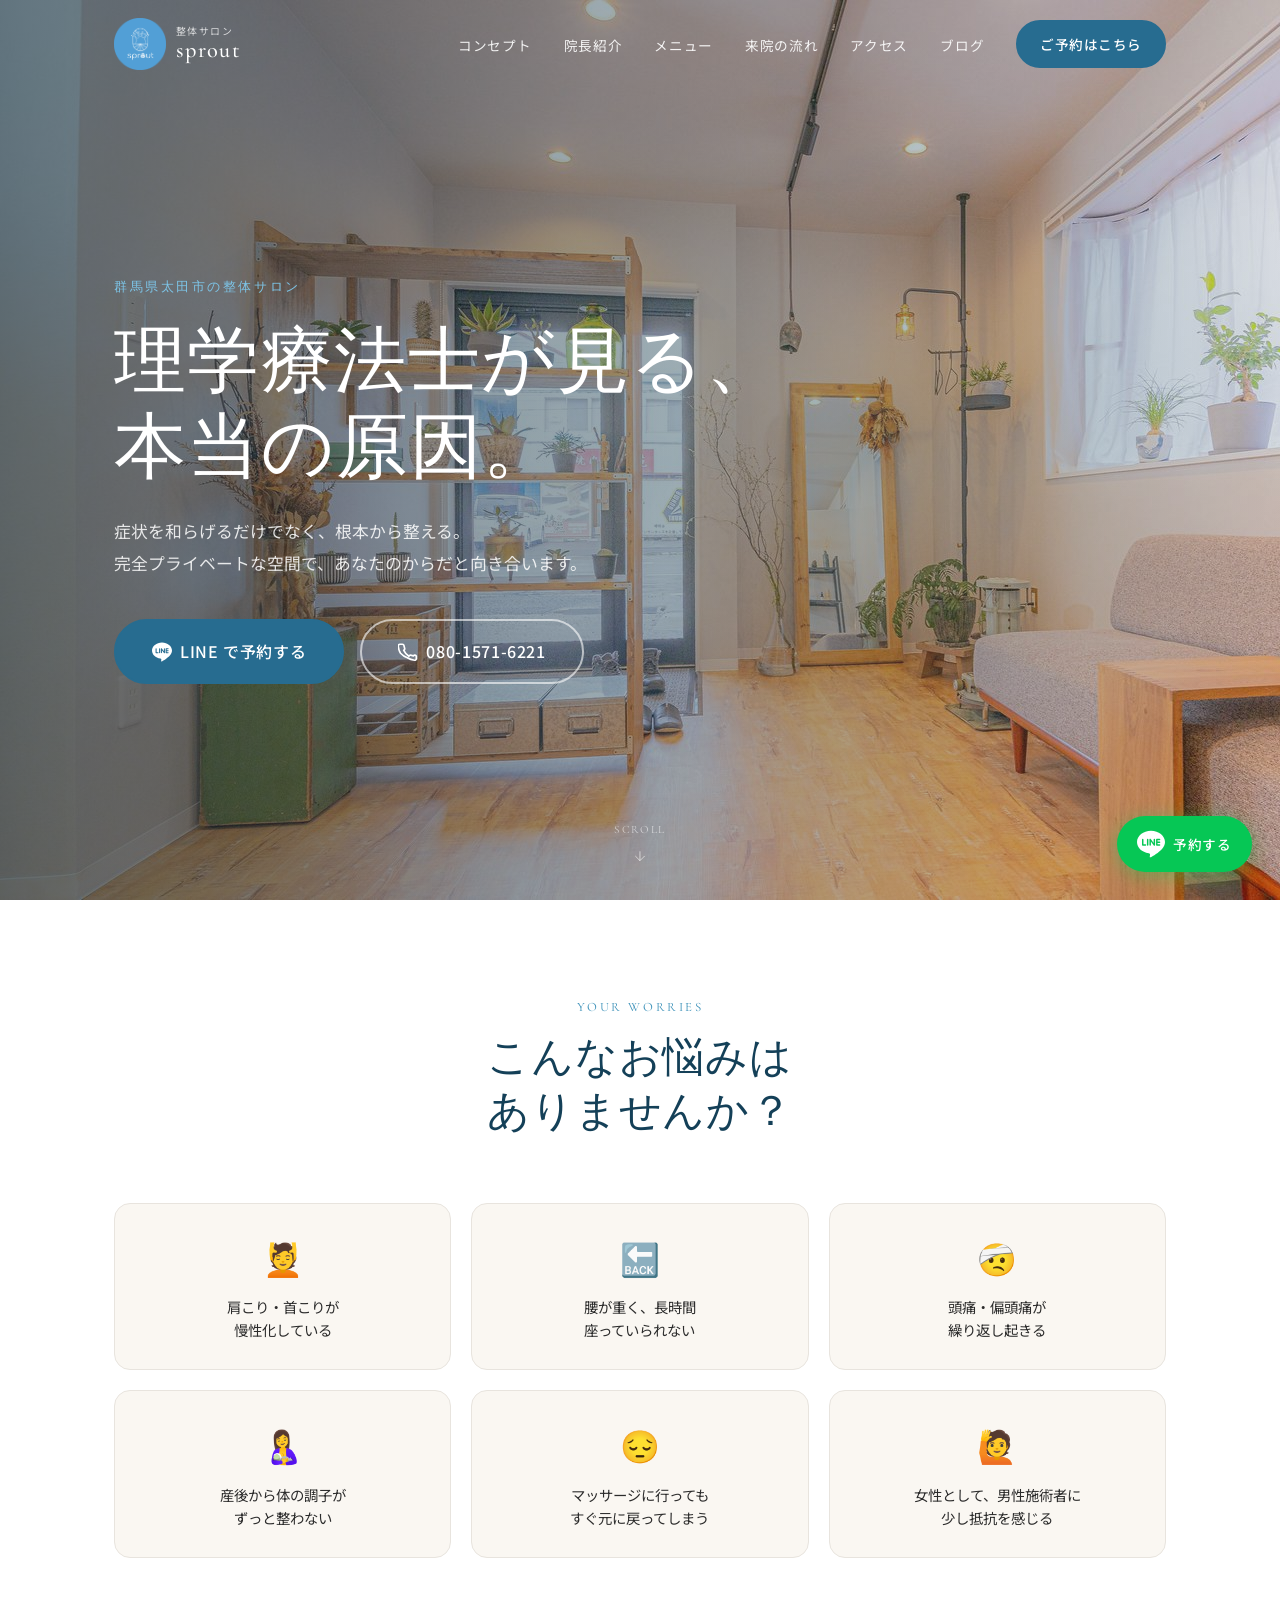
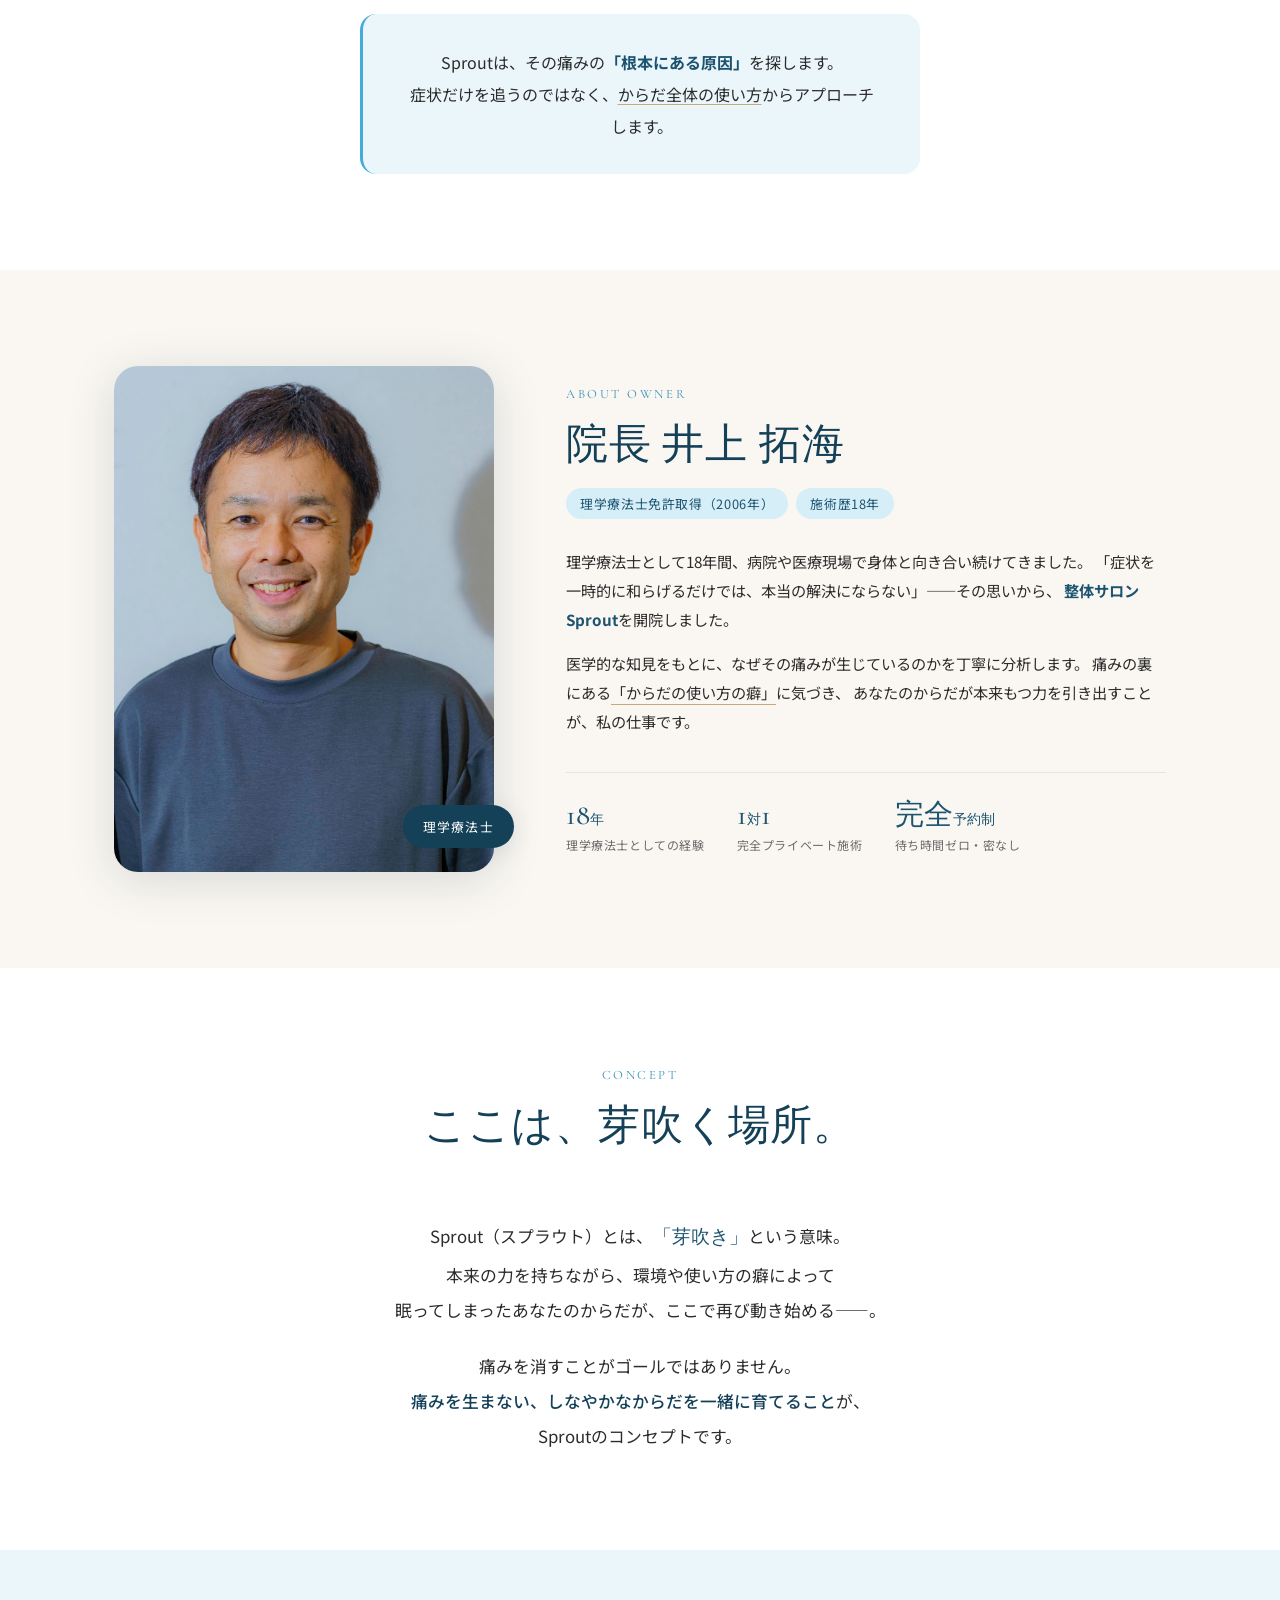
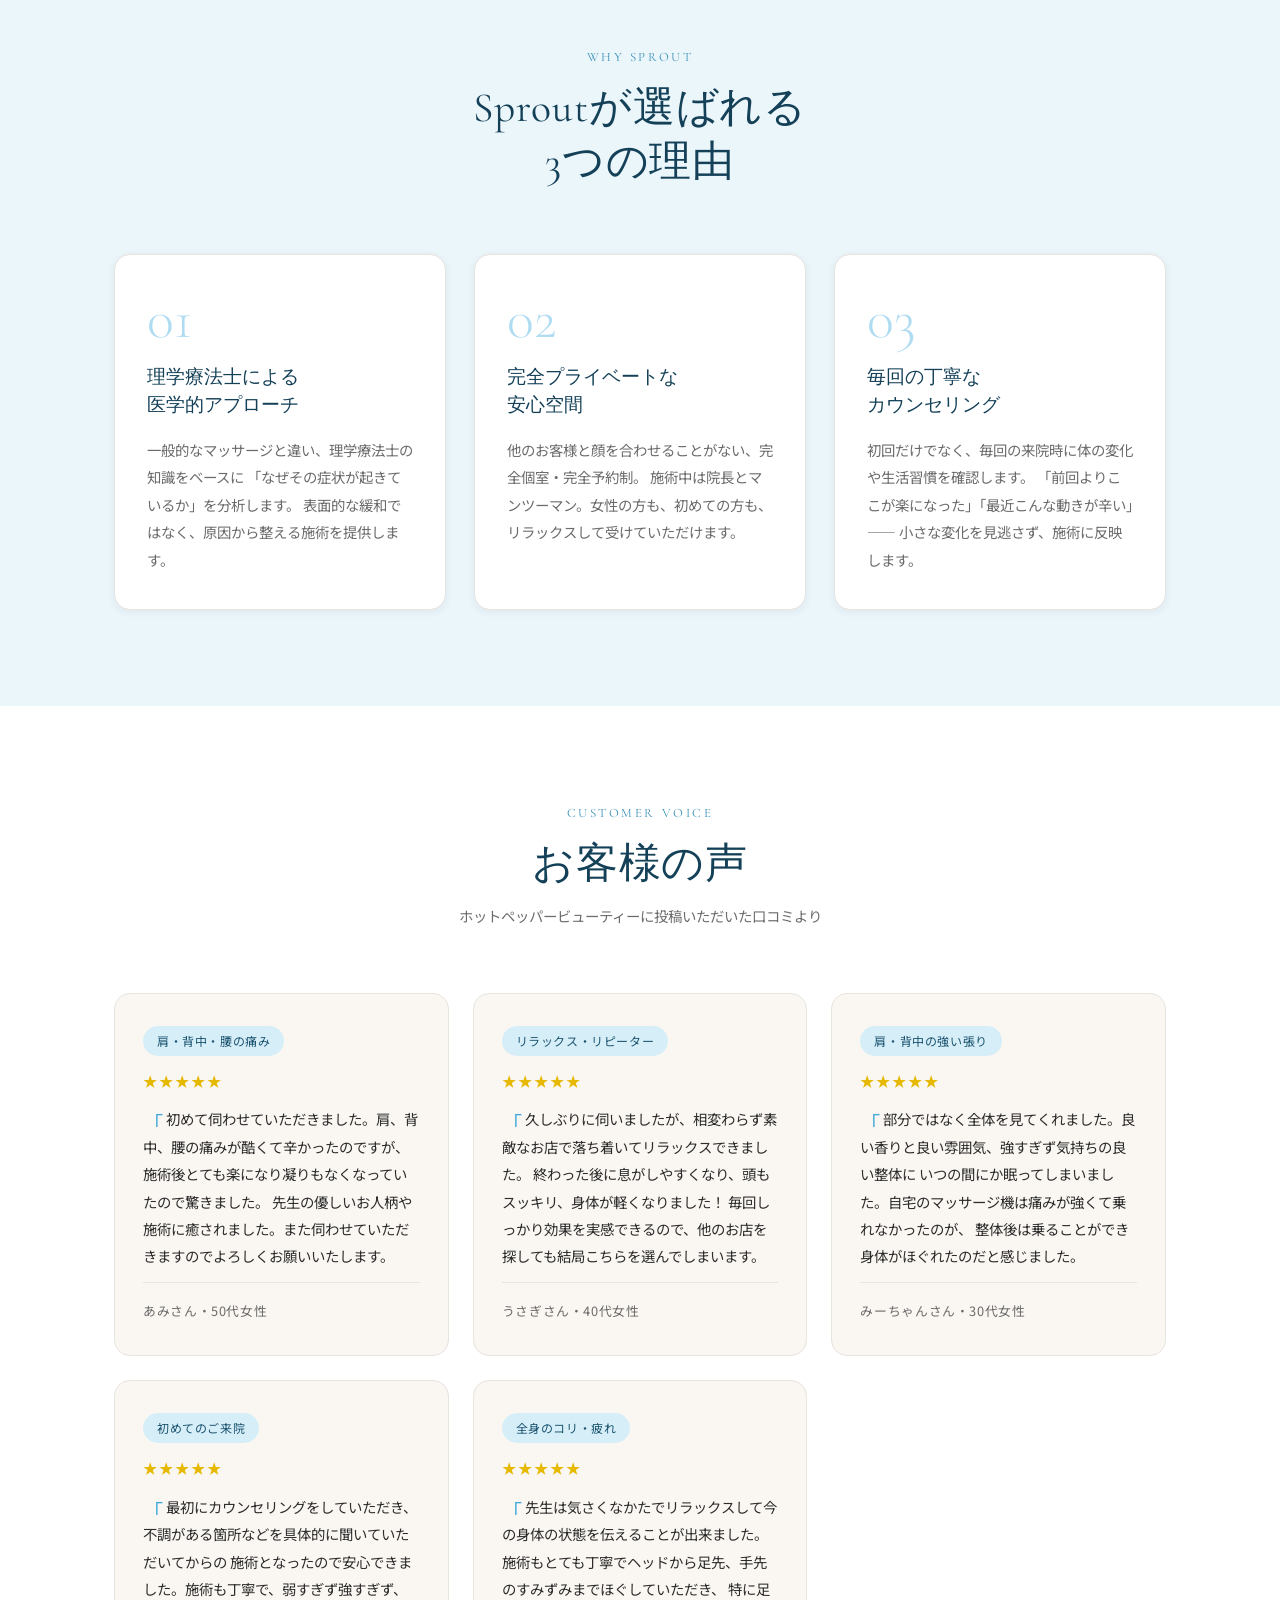
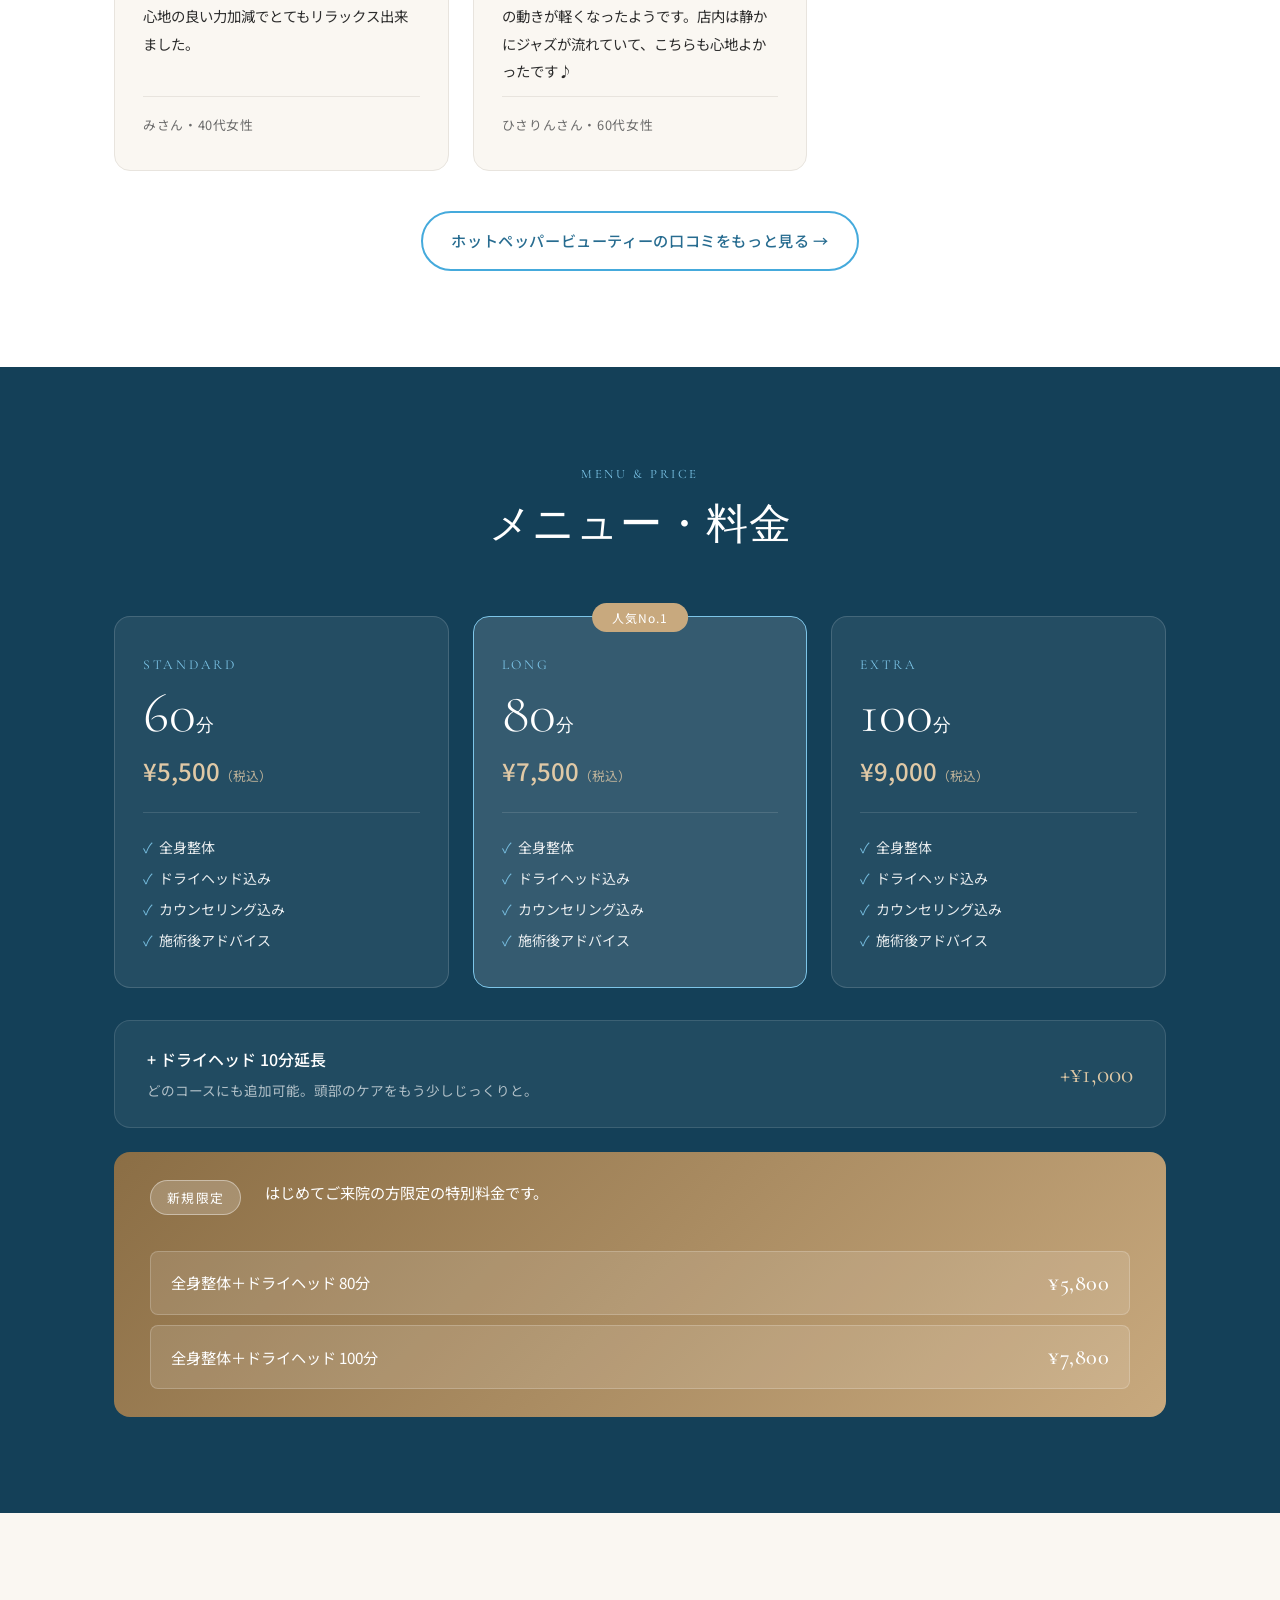
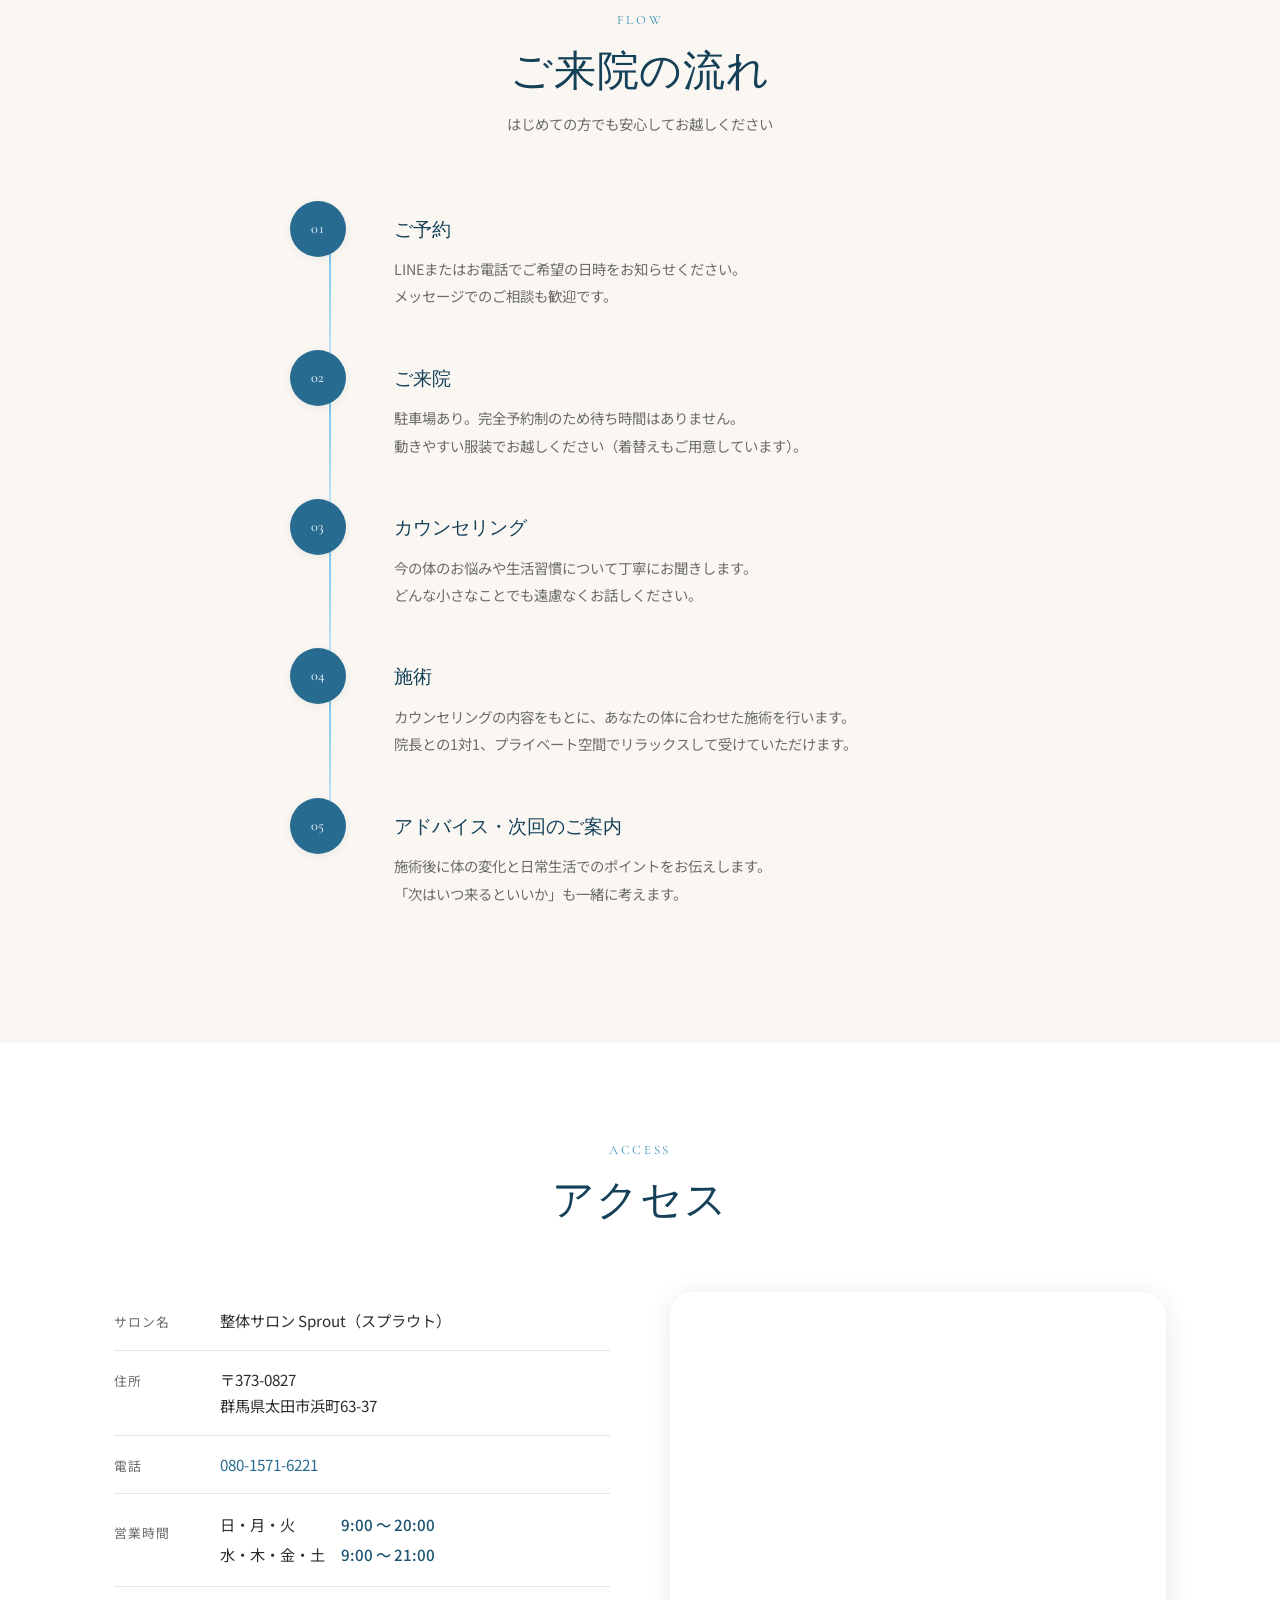
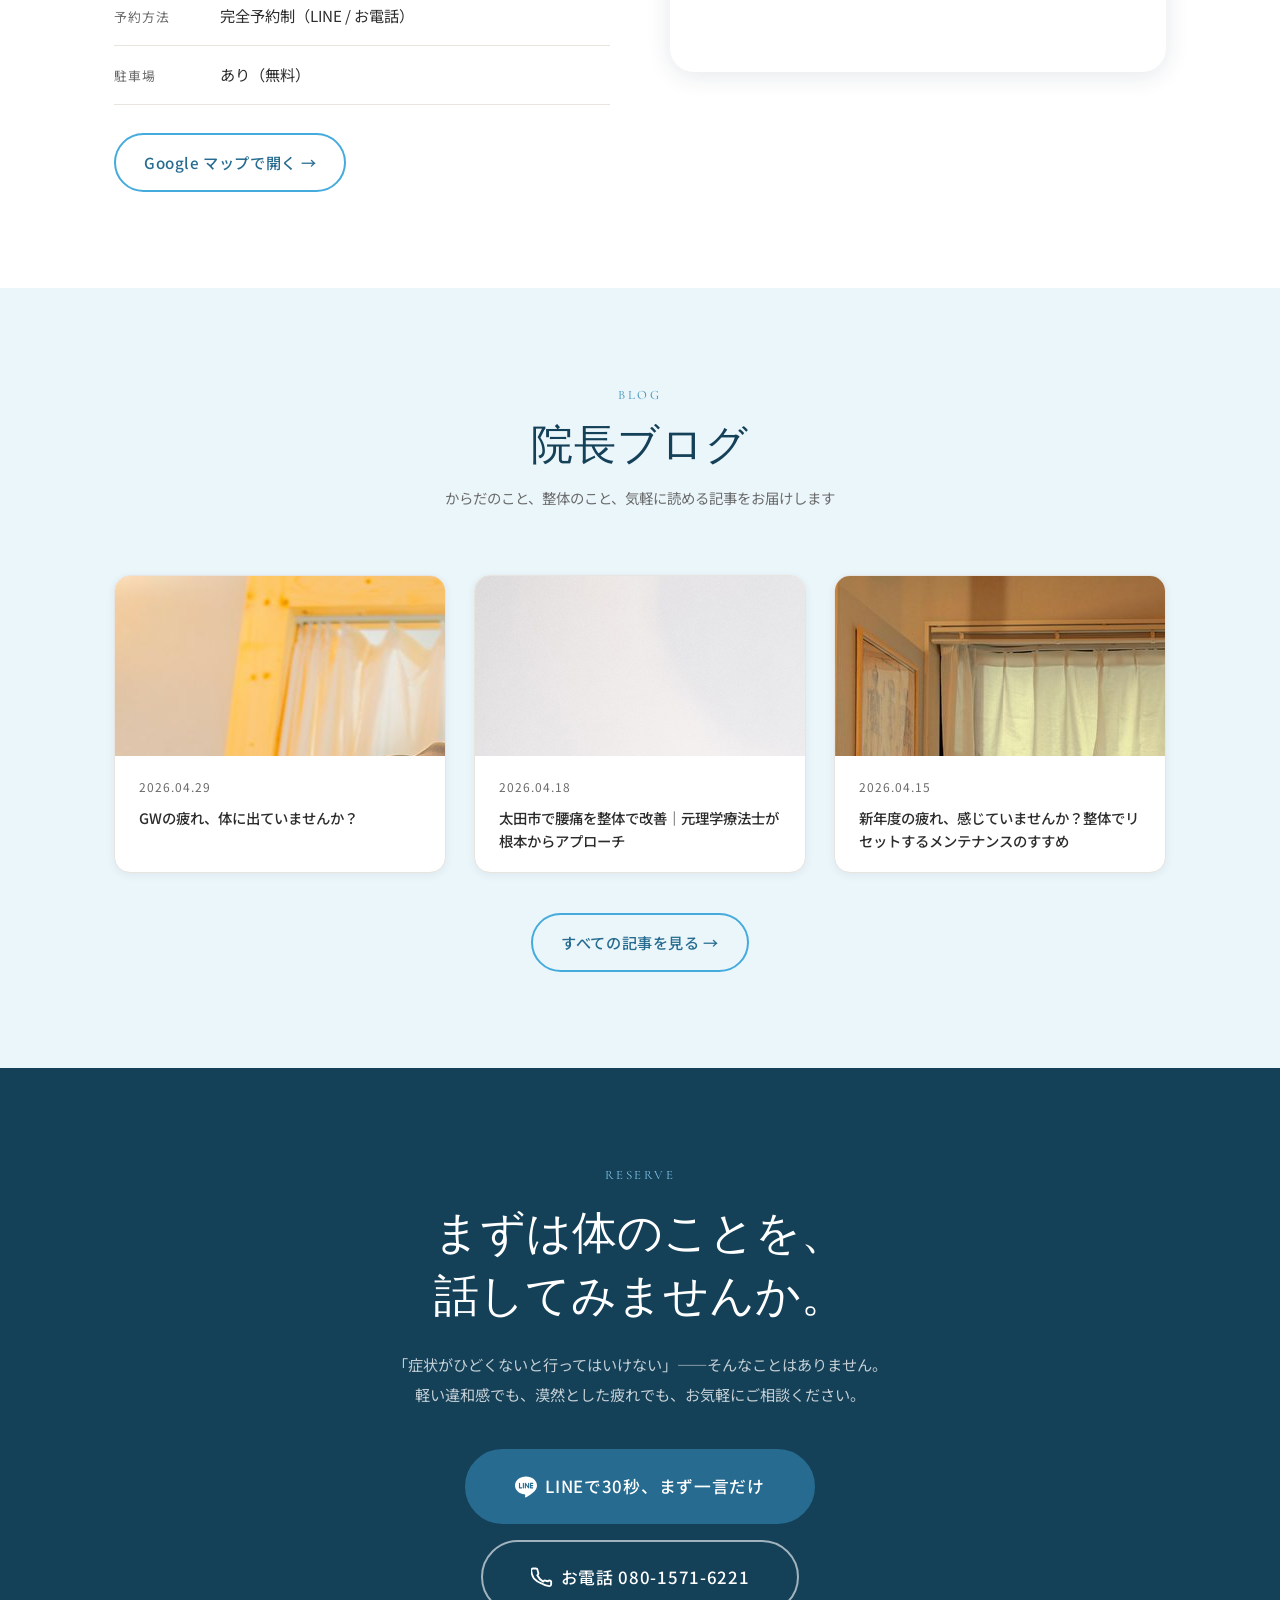
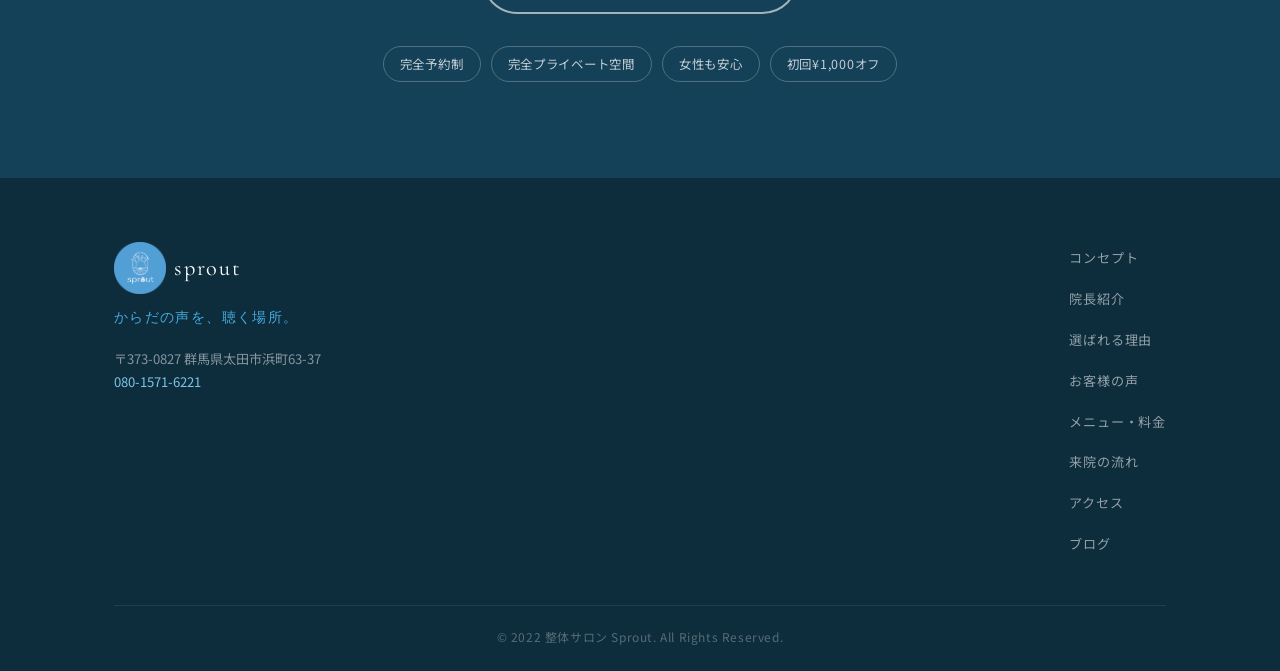
==== index.html @ b01bce03 "HP全面リニューアル：院長写真・口コミ・メニュー・OGP等を更新 - 院長プロフィール写真6枚を追加（owner_headshot, portrait, laugh等） - 院長紹介ページ（about" ====
<!DOCTYPE html>
<html lang="ja">
<head>
  <meta charset="UTF-8">
  <meta name="viewport" content="width=device-width, initial-scale=1.0">

  <!-- ============================================================
       SEO: Title & Description（エリナ仕様）
       ============================================================ -->
  <title>整体サロン Sprout（スプラウト）| 太田市の理学療法士による整体・ドライヘッド | 肩こり・腰痛・産後ケア</title>
  <meta name="description" content="群馬県太田市の整体サロンSprout。元理学療法士が肩こり・腰痛・頭痛・産後の不調を根本から整えます。完全プライベート空間で女性も安心。完全予約制。初回¥1,000オフ。">
  <link rel="canonical" href="https://seitai-sprout.com/">

  <!-- OGP -->
  <meta property="og:type" content="website">
  <meta property="og:title" content="整体サロン Sprout | 太田市の理学療法士による整体">
  <meta property="og:description" content="元理学療法士が肩こり・腰痛・産後の不調を根本から整えます。群馬県太田市、完全プライベート空間。">
  <meta property="og:url" content="https://seitai-sprout.com/">
  <meta property="og:image" content="https://seitai-sprout.com/images/ogp.jpg">
  <meta property="og:site_name" content="整体サロン Sprout">
  <meta property="og:locale" content="ja_JP">
  <meta name="twitter:card" content="summary_large_image">

  <!-- Schema.org 構造化データ -->
  <script type="application/ld+json">
  {
    "@context": "https://schema.org",
    "@type": "HealthAndBeautyBusiness",
    "name": "整体サロン Sprout（スプラウト）",
    "description": "元理学療法士が肩こり・腰痛・産後の不調を根本から整える整体サロン",
    "url": "https://seitai-sprout.com",
    "telephone": "080-1571-6221",
    "address": {
      "@type": "PostalAddress",
      "streetAddress": "浜町63-37",
      "addressLocality": "太田市",
      "addressRegion": "群馬県",
      "postalCode": "373-0827",
      "addressCountry": "JP"
    },
    "openingHoursSpecification": [
      {
        "@type": "OpeningHoursSpecification",
        "dayOfWeek": ["Sunday","Monday","Tuesday"],
        "opens": "09:00",
        "closes": "20:00"
      },
      {
        "@type": "OpeningHoursSpecification",
        "dayOfWeek": ["Wednesday","Thursday","Friday","Saturday"],
        "opens": "09:00",
        "closes": "21:00"
      }
    ],
    "priceRange": "¥5,500〜¥9,000"
  }
  </script>

  <!-- Fonts -->
  <link rel="preconnect" href="https://fonts.googleapis.com">
  <link rel="preconnect" href="https://fonts.gstatic.com" crossorigin>
  <link href="https://fonts.googleapis.com/css2?family=Cormorant+Garamond:ital,wght@0,300;0,400;0,500;0,600;1,300;1,400&family=Noto+Sans+JP:wght@300;400;500&display=swap" rel="stylesheet">

  <link rel="stylesheet" href="css/style.css?v=4">
</head>
<body>

  <!-- ============================================================
       HEADER
       ============================================================ -->
  <header class="header" id="header">
    <div class="header__inner">
      <a href="#" class="header__logo" aria-label="整体サロン Sprout トップへ">
        <!-- ロゴ画像版（logo.png を images/ に配置後に有効化） -->
        <img src="images/logo.png" alt="整体サロン Sprout" class="header__logo-img" width="52" height="52">
        <span class="header__logo-texts">
          <span class="header__logo-sub">整体サロン</span>
          <span class="header__logo-text">sprout</span>
        </span>
      </a>
      <nav class="header__nav" id="nav" aria-label="メインナビゲーション">
        <ul class="header__nav-list">
          <li><a href="#concept">コンセプト</a></li>
          <li><a href="about/">院長紹介</a></li>
          <li><a href="#menu">メニュー</a></li>
          <li><a href="#flow">来院の流れ</a></li>
          <li><a href="#access">アクセス</a></li>
          <li><a href="#blog">ブログ</a></li>
        </ul>
      </nav>
      <a href="#reserve" class="btn btn--primary header__cta">ご予約はこちら</a>
      <button class="header__burger" id="burger" aria-label="メニューを開く" aria-expanded="false">
        <span></span><span></span><span></span>
      </button>
    </div>
  </header>

  <main>

    <!-- ============================================================
         HERO
         ============================================================ -->
    <section class="hero" id="hero">
      <div class="hero__bg" style="background-image: url('images/hero.jpg');">
        <div class="hero__overlay"></div>
      </div>
      <div class="hero__content fade-in">
        <p class="hero__label">群馬県太田市の整体サロン</p>
        <h1 class="hero__title">
          理学療法士が見る、<br>本当の原因。
        </h1>
        <p class="hero__sub">
          症状を和らげるだけでなく、根本から整える。<br>
          完全プライベートな空間で、あなたのからだと向き合います。
        </p>
        <div class="hero__actions">
          <a href="https://lin.ee/uu1mPwV" class="btn btn--primary btn--lg" target="_blank" rel="noopener">
            <svg viewBox="0 0 24 24" fill="currentColor" width="20" height="20" aria-hidden="true"><path d="M19.365 9.863c.349 0 .63.285.63.631 0 .345-.281.63-.63.63H17.61v1.125h1.755c.349 0 .63.283.63.63 0 .344-.281.629-.63.629h-2.386c-.345 0-.627-.285-.627-.629V8.108c0-.345.282-.63.627-.63h2.386c.349 0 .63.285.63.63 0 .349-.281.63-.63.63H17.61v1.125h1.755zm-3.855 3.016c0 .27-.174.51-.432.596-.064.021-.133.031-.199.031-.211 0-.391-.09-.51-.25l-2.443-3.317v2.94c0 .344-.279.629-.631.629-.346 0-.626-.285-.626-.629V8.108c0-.27.173-.51.43-.595.06-.023.136-.033.194-.033.195 0 .375.104.495.254l2.462 3.33V8.108c0-.345.282-.63.63-.63.345 0 .63.285.63.63v4.771zm-5.741 0c0 .344-.282.629-.631.629-.345 0-.627-.285-.627-.629V8.108c0-.345.282-.63.627-.63.349 0 .631.285.631.63v4.771zm-2.466.629H4.917c-.345 0-.63-.285-.63-.629V8.108c0-.345.285-.63.63-.63.348 0 .63.285.63.63v4.141h1.756c.348 0 .629.283.629.63 0 .344-.281.629-.629.629M24 10.314C24 4.943 18.615.572 12 .572S0 4.943 0 10.314c0 4.811 4.27 8.842 10.035 9.608.391.082.923.258 1.058.59.12.301.079.766.038 1.08l-.164 1.02c-.045.301-.24 1.186 1.049.645 1.291-.539 6.916-4.070 9.436-6.975C23.176 14.393 24 12.458 24 10.314"/></svg>
            LINE で予約する
          </a>
          <a href="tel:080-1571-6221" class="btn btn--outline btn--lg">
            <svg viewBox="0 0 24 24" fill="none" stroke="currentColor" stroke-width="2" width="20" height="20" aria-hidden="true"><path d="M22 16.92v3a2 2 0 01-2.18 2 19.79 19.79 0 01-8.63-3.07A19.5 19.5 0 013.07 13.5 19.79 19.79 0 01.22 4.9 2 2 0 012.2 2.73h3a2 2 0 012 1.72c.127.96.361 1.903.7 2.81a2 2 0 01-.45 2.11L6.91 10.09A16 16 0 0013.09 17l.59-.59a2 2 0 012.11-.45c.907.339 1.85.573 2.81.7A2 2 0 0122 16.92z"/></svg>
            080-1571-6221
          </a>
        </div>
      </div>
      <a href="#worries" class="hero__scroll" aria-label="下へスクロール">
        <span>Scroll</span>
        <svg viewBox="0 0 24 24" fill="none" stroke="currentColor" stroke-width="1.5" width="16" height="16"><path d="M12 5v14M5 12l7 7 7-7"/></svg>
      </a>
    </section>

    <!-- ============================================================
         WORRIES（お悩み共感）
         ============================================================ -->
    <section class="worries section" id="worries">
      <div class="container">
        <div class="section-head reveal">
          <span class="section-label">Your Worries</span>
          <h2 class="section-title">こんなお悩みは<br>ありませんか？</h2>
        </div>
        <ul class="worries__list">
          <li class="worries__item reveal">
            <span class="worries__icon">💆</span>
            <span>肩こり・首こりが<br>慢性化している</span>
          </li>
          <li class="worries__item reveal">
            <span class="worries__icon">🔙</span>
            <span>腰が重く、長時間<br>座っていられない</span>
          </li>
          <li class="worries__item reveal">
            <span class="worries__icon">🤕</span>
            <span>頭痛・偏頭痛が<br>繰り返し起きる</span>
          </li>
          <li class="worries__item reveal">
            <span class="worries__icon">🤱</span>
            <span>産後から体の調子が<br>ずっと整わない</span>
          </li>
          <li class="worries__item reveal">
            <span class="worries__icon">😔</span>
            <span>マッサージに行っても<br>すぐ元に戻ってしまう</span>
          </li>
          <li class="worries__item reveal">
            <span class="worries__icon">🙋</span>
            <span>女性として、男性施術者に<br>少し抵抗を感じる</span>
          </li>
        </ul>
        <div class="worries__answer reveal">
          <p>Sproutは、その痛みの<strong>「根本にある原因」</strong>を探します。<br>
          症状だけを追うのではなく、<em>からだ全体の使い方</em>からアプローチします。</p>
        </div>
      </div>
    </section>

    <!-- ============================================================
         OWNER（院長紹介）
         ============================================================ -->
    <section class="owner section section--cream" id="owner">
      <div class="container">
        <div class="owner__inner">
          <div class="owner__photo reveal">
            <!-- 院長の顔写真を以下の div に background-image として設定してください -->
            <!-- 例: style="background-image: url('images/owner.jpg')" -->
            <img src="images/owner_headshot1.jpg" alt="整体サロン Sprout 院長 井上拓海" class="owner__real-photo">
            <div class="owner__badge">
              <span>理学療法士</span>
            </div>
          </div>
          <div class="owner__content reveal">
            <span class="section-label">About Owner</span>
            <h2 class="section-title owner__title">院長 井上 拓海</h2>
            <div class="owner__credential">
              <span class="tag">理学療法士免許取得（2006年）</span>
              <span class="tag">施術歴18年</span>
            </div>
            <div class="owner__text">
              <p>
                理学療法士として18年間、病院や医療現場で身体と向き合い続けてきました。
                「症状を一時的に和らげるだけでは、本当の解決にならない」——その思いから、
                <strong>整体サロン Sprout</strong>を開院しました。
              </p>
              <p>
                医学的な知見をもとに、なぜその痛みが生じているのかを丁寧に分析します。
                痛みの裏にある<em>「からだの使い方の癖」</em>に気づき、
                あなたのからだが本来もつ力を引き出すことが、私の仕事です。
              </p>
            </div>
            <div class="owner__stats">
              <div class="owner__stat">
                <span class="owner__stat-num">18<small>年</small></span>
                <span class="owner__stat-label">理学療法士としての経験</span>
              </div>
              <div class="owner__stat">
                <span class="owner__stat-num">1<small>対</small>1</span>
                <span class="owner__stat-label">完全プライベート施術</span>
              </div>
              <div class="owner__stat">
                <span class="owner__stat-num">完全<small>予約制</small></span>
                <span class="owner__stat-label">待ち時間ゼロ・密なし</span>
              </div>
            </div>
          </div>
        </div>
      </div>
    </section>

    <!-- ============================================================
         CONCEPT（コンセプト）
         ============================================================ -->
    <section class="concept section" id="concept">
      <div class="container container--narrow">
        <div class="section-head reveal">
          <span class="section-label">Concept</span>
          <h2 class="section-title">ここは、芽吹く場所。</h2>
        </div>
        <div class="concept__body reveal">
          <p>
            Sprout（スプラウト）とは、<em>「芽吹き」</em>という意味。<br>
            本来の力を持ちながら、環境や使い方の癖によって<br>
            眠ってしまったあなたのからだが、ここで再び動き始める——。
          </p>
          <p>
            痛みを消すことがゴールではありません。<br>
            <strong>痛みを生まない、しなやかなからだを一緒に育てること</strong>が、<br>
            Sproutのコンセプトです。
          </p>
        </div>
      </div>
    </section>

    <!-- ============================================================
         WHY SPROUT（選ばれる理由）
         ============================================================ -->
    <section class="why section section--sage-light" id="why">
      <div class="container">
        <div class="section-head reveal">
          <span class="section-label">Why Sprout</span>
          <h2 class="section-title">Sproutが選ばれる<br>3つの理由</h2>
        </div>
        <div class="why__grid">
          <div class="why__card reveal">
            <div class="why__num">01</div>
            <h3 class="why__title">理学療法士による<br>医学的アプローチ</h3>
            <p class="why__text">
              一般的なマッサージと違い、理学療法士の知識をベースに
              「なぜその症状が起きているか」を分析します。
              表面的な緩和ではなく、原因から整える施術を提供します。
            </p>
          </div>
          <div class="why__card reveal">
            <div class="why__num">02</div>
            <h3 class="why__title">完全プライベートな<br>安心空間</h3>
            <p class="why__text">
              他のお客様と顔を合わせることがない、完全個室・完全予約制。
              施術中は院長とマンツーマン。女性の方も、初めての方も、
              リラックスして受けていただけます。
            </p>
          </div>
          <div class="why__card reveal">
            <div class="why__num">03</div>
            <h3 class="why__title">毎回の丁寧な<br>カウンセリング</h3>
            <p class="why__text">
              初回だけでなく、毎回の来院時に体の変化や生活習慣を確認します。
              「前回よりここが楽になった」「最近こんな動きが辛い」——
              小さな変化を見逃さず、施術に反映します。
            </p>
          </div>
        </div>
      </div>
    </section>

    <!-- ============================================================
         VOICE（お客様の声）
         ============================================================ -->
    <section class="voice section" id="voice">
      <div class="container">
        <div class="section-head reveal">
          <span class="section-label">Customer Voice</span>
          <h2 class="section-title">お客様の声</h2>
          <p class="section-sub">ホットペッパービューティーに投稿いただいた口コミより</p>
        </div>
        <div class="voice__grid">
          <article class="voice__card reveal">
            <div class="voice__tag">肩・背中・腰の痛み</div>
            <div class="voice__stars" aria-label="評価：5つ星">★★★★★</div>
            <blockquote class="voice__text">
              初めて伺わせていただきました。肩、背中、腰の痛みが酷くて辛かったのですが、
              施術後とても楽になり凝りもなくなっていたので驚きました。
              先生の優しいお人柄や施術に癒されました。また伺わせていただきますのでよろしくお願いいたします。
            </blockquote>
            <footer class="voice__footer">
              <span class="voice__author">あみさん・50代女性</span>
            </footer>
          </article>
          <article class="voice__card reveal">
            <div class="voice__tag">リラックス・リピーター</div>
            <div class="voice__stars" aria-label="評価：5つ星">★★★★★</div>
            <blockquote class="voice__text">
              久しぶりに伺いましたが、相変わらず素敵なお店で落ち着いてリラックスできました。
              終わった後に息がしやすくなり、頭もスッキリ、身体が軽くなりました！
              毎回しっかり効果を実感できるので、他のお店を探しても結局こちらを選んでしまいます。
            </blockquote>
            <footer class="voice__footer">
              <span class="voice__author">うさぎさん・40代女性</span>
            </footer>
          </article>
          <article class="voice__card reveal">
            <div class="voice__tag">肩・背中の強い張り</div>
            <div class="voice__stars" aria-label="評価：5つ星">★★★★★</div>
            <blockquote class="voice__text">
              部分ではなく全体を見てくれました。良い香りと良い雰囲気、強すぎず気持ちの良い整体に
              いつの間にか眠ってしまいました。自宅のマッサージ機は痛みが強くて乗れなかったのが、
              整体後は乗ることができ身体がほぐれたのだと感じました。
            </blockquote>
            <footer class="voice__footer">
              <span class="voice__author">みーちゃんさん・30代女性</span>
            </footer>
          </article>
          <article class="voice__card reveal">
            <div class="voice__tag">初めてのご来院</div>
            <div class="voice__stars" aria-label="評価：5つ星">★★★★★</div>
            <blockquote class="voice__text">
              最初にカウンセリングをしていただき、不調がある箇所などを具体的に聞いていただいてからの
              施術となったので安心できました。施術も丁寧で、弱すぎず強すぎず、
              心地の良い力加減でとてもリラックス出来ました。
            </blockquote>
            <footer class="voice__footer">
              <span class="voice__author">みさん・40代女性</span>
            </footer>
          </article>
          <article class="voice__card reveal">
            <div class="voice__tag">全身のコリ・疲れ</div>
            <div class="voice__stars" aria-label="評価：5つ星">★★★★★</div>
            <blockquote class="voice__text">
              先生は気さくなかたでリラックスして今の身体の状態を伝えることが出来ました。
              施術もとても丁寧でヘッドから足先、手先のすみずみまでほぐしていただき、
              特に足の動きが軽くなったようです。店内は静かにジャズが流れていて、こちらも心地よかったです♪
            </blockquote>
            <footer class="voice__footer">
              <span class="voice__author">ひさりんさん・60代女性</span>
            </footer>
          </article>
        </div>
        <div class="voice__more reveal">
          <a href="http://b.hpr.jp/kr/hp/H000652698" target="_blank" rel="noopener" class="btn btn--ghost">
            ホットペッパービューティーの口コミをもっと見る →
          </a>
        </div>
      </div>
    </section>

    <!-- ============================================================
         MENU（メニュー・料金）
         ============================================================ -->
    <section class="menu section section--dark" id="menu">
      <div class="container">
        <div class="section-head reveal">
          <span class="section-label" style="color: var(--c-sage-300);">Menu & Price</span>
          <h2 class="section-title" style="color: var(--c-white);">メニュー・料金</h2>
        </div>
        <div class="menu__grid">
          <div class="menu__card reveal">
            <div class="menu__type">Standard</div>
            <div class="menu__time">60<small>分</small></div>
            <div class="menu__price">¥5,500<small>（税込）</small></div>
            <ul class="menu__features">
              <li>全身整体</li>
              <li>ドライヘッド込み</li>
              <li>カウンセリング込み</li>
              <li>施術後アドバイス</li>
            </ul>
          </div>
          <div class="menu__card menu__card--featured reveal">
            <div class="menu__badge">人気No.1</div>
            <div class="menu__type">Long</div>
            <div class="menu__time">80<small>分</small></div>
            <div class="menu__price">¥7,500<small>（税込）</small></div>
            <ul class="menu__features">
              <li>全身整体</li>
              <li>ドライヘッド込み</li>
              <li>カウンセリング込み</li>
              <li>施術後アドバイス</li>
            </ul>
          </div>
          <div class="menu__card reveal">
            <div class="menu__type">Extra</div>
            <div class="menu__time">100<small>分</small></div>
            <div class="menu__price">¥9,000<small>（税込）</small></div>
            <ul class="menu__features">
              <li>全身整体</li>
              <li>ドライヘッド込み</li>
              <li>カウンセリング込み</li>
              <li>施術後アドバイス</li>
            </ul>
          </div>
        </div>

        <!-- オプション -->
        <div class="menu__option reveal">
          <div class="menu__option-inner">
            <div>
              <p class="menu__option-name">+ ドライヘッド 10分延長</p>
              <p class="menu__option-desc">どのコースにも追加可能。頭部のケアをもう少しじっくりと。</p>
            </div>
            <div class="menu__option-price">+¥1,000</div>
          </div>
        </div>

        <!-- 新規限定 -->
        <div class="menu__firsttime reveal">
          <div class="menu__firsttime-inner">
            <span class="menu__firsttime-label">新規限定</span>
            <p>はじめてご来院の方限定の特別料金です。</p>
            <div class="menu__firsttime-prices">
              <div class="menu__firsttime-item">
                <span class="menu__firsttime-name">全身整体＋ドライヘッド 80分</span>
                <span class="menu__firsttime-price">¥5,800</span>
              </div>
              <div class="menu__firsttime-item">
                <span class="menu__firsttime-name">全身整体＋ドライヘッド 100分</span>
                <span class="menu__firsttime-price">¥7,800</span>
              </div>
            </div>
          </div>
        </div>
      </div>
    </section>

    <!-- ============================================================
         FLOW（来院の流れ）
         ============================================================ -->
    <section class="flow section section--cream" id="flow">
      <div class="container">
        <div class="section-head reveal">
          <span class="section-label">Flow</span>
          <h2 class="section-title">ご来院の流れ</h2>
          <p class="section-sub">はじめての方でも安心してお越しください</p>
        </div>
        <ol class="flow__list">
          <li class="flow__step reveal">
            <div class="flow__num">01</div>
            <div class="flow__content">
              <h3 class="flow__title">ご予約</h3>
              <p class="flow__text">LINEまたはお電話でご希望の日時をお知らせください。<br>メッセージでのご相談も歓迎です。</p>
            </div>
          </li>
          <li class="flow__step reveal">
            <div class="flow__num">02</div>
            <div class="flow__content">
              <h3 class="flow__title">ご来院</h3>
              <p class="flow__text">駐車場あり。完全予約制のため待ち時間はありません。<br>動きやすい服装でお越しください（着替えもご用意しています）。</p>
            </div>
          </li>
          <li class="flow__step reveal">
            <div class="flow__num">03</div>
            <div class="flow__content">
              <h3 class="flow__title">カウンセリング</h3>
              <p class="flow__text">今の体のお悩みや生活習慣について丁寧にお聞きします。<br>どんな小さなことでも遠慮なくお話しください。</p>
            </div>
          </li>
          <li class="flow__step reveal">
            <div class="flow__num">04</div>
            <div class="flow__content">
              <h3 class="flow__title">施術</h3>
              <p class="flow__text">カウンセリングの内容をもとに、あなたの体に合わせた施術を行います。<br>院長との1対1、プライベート空間でリラックスして受けていただけます。</p>
            </div>
          </li>
          <li class="flow__step reveal">
            <div class="flow__num">05</div>
            <div class="flow__content">
              <h3 class="flow__title">アドバイス・次回のご案内</h3>
              <p class="flow__text">施術後に体の変化と日常生活でのポイントをお伝えします。<br>「次はいつ来るといいか」も一緒に考えます。</p>
            </div>
          </li>
        </ol>
      </div>
    </section>

    <!-- ============================================================
         ACCESS（アクセス）
         ============================================================ -->
    <section class="access section" id="access">
      <div class="container">
        <div class="section-head reveal">
          <span class="section-label">Access</span>
          <h2 class="section-title">アクセス</h2>
        </div>
        <div class="access__inner">
          <div class="access__info reveal">
            <dl class="access__list">
              <div class="access__row">
                <dt>サロン名</dt>
                <dd>整体サロン Sprout（スプラウト）</dd>
              </div>
              <div class="access__row">
                <dt>住所</dt>
                <dd>
                  〒373-0827<br>
                  群馬県太田市浜町63-37
                </dd>
              </div>
              <div class="access__row">
                <dt>電話</dt>
                <dd><a href="tel:080-1571-6221">080-1571-6221</a></dd>
              </div>
              <div class="access__row">
                <dt>営業時間</dt>
                <dd>
                  <table class="access__hours">
                    <tr>
                      <td>日・月・火</td>
                      <td>9:00 〜 20:00</td>
                    </tr>
                    <tr>
                      <td>水・木・金・土</td>
                      <td>9:00 〜 21:00</td>
                    </tr>
                  </table>
                </dd>
              </div>
              <div class="access__row">
                <dt>予約方法</dt>
                <dd>完全予約制（LINE / お電話）</dd>
              </div>
              <div class="access__row">
                <dt>駐車場</dt>
                <dd>あり（無料）</dd>
              </div>
            </dl>
            <div class="access__cta">
              <a href="https://maps.google.com/?q=群馬県太田市浜町63-37" target="_blank" rel="noopener" class="btn btn--ghost">
                Google マップで開く →
              </a>
            </div>
          </div>
          <div class="access__map reveal">
            <!-- Google マップ埋め込み -->
            <iframe
              src="https://maps.google.com/maps?q=36.289674,139.3644225&z=17&output=embed&hl=ja"
              width="100%" height="100%" style="border:0;" allowfullscreen
              loading="lazy" referrerpolicy="no-referrer-when-downgrade"
              title="整体サロン Sprout の地図">
            </iframe>
          </div>
        </div>
      </div>
    </section>

    <!-- ============================================================
         BLOG
         ============================================================ -->
    <section class="blog section section--sage-light" id="blog">
      <div class="container">
        <div class="section-head reveal">
          <span class="section-label">Blog</span>
          <h2 class="section-title">院長ブログ</h2>
          <p class="section-sub">からだのこと、整体のこと、気軽に読める記事をお届けします</p>
        </div>
        <div class="blog__grid" id="blogGrid">
          <article class="blog__card reveal">
            <a href="https://blog.seitai-sprout.com/gw-tsukareseitai/" class="blog__link" target="_blank" rel="noopener">
              <div class="blog__thumb" style="background-image:url('images/treatment.jpg');" aria-hidden="true"></div>
              <div class="blog__body">
                <p class="blog__date">2026.04.29</p>
                <h3 class="blog__title">GWの疲れ、体に出ていませんか？</h3>
              </div>
            </a>
          </article>
          <article class="blog__card reveal">
            <a href="https://blog.seitai-sprout.com/ota-lumbago-seitai/" class="blog__link" target="_blank" rel="noopener">
              <div class="blog__thumb" style="background-image:url('images/counseling.jpg');" aria-hidden="true"></div>
              <div class="blog__body">
                <p class="blog__date">2026.04.18</p>
                <h3 class="blog__title">太田市で腰痛を整体で改善｜元理学療法士が根本からアプローチ</h3>
              </div>
            </a>
          </article>
          <article class="blog__card reveal">
            <a href="https://blog.seitai-sprout.com/shinnendo-tsukare-seitai/" class="blog__link" target="_blank" rel="noopener">
              <div class="blog__thumb" style="background-image:url('images/room.jpg');" aria-hidden="true"></div>
              <div class="blog__body">
                <p class="blog__date">2026.04.15</p>
                <h3 class="blog__title">新年度の疲れ、感じていませんか？整体でリセットするメンテナンスのすすめ</h3>
              </div>
            </a>
          </article>
        </div>
        <div class="blog__more reveal">
          <a href="https://blog.seitai-sprout.com/blog/" class="btn btn--ghost" target="_blank" rel="noopener">すべての記事を見る →</a>
        </div>
      </div>
    </section>

    <!-- ============================================================
         RESERVE（最終CTA）
         ============================================================ -->
    <section class="reserve section section--dark" id="reserve">
      <div class="container container--narrow">
        <div class="reserve__inner reveal">
          <span class="section-label" style="color: var(--c-sage-300);">Reserve</span>
          <h2 class="reserve__title">まずは体のことを、<br>話してみませんか。</h2>
          <p class="reserve__sub">
            「症状がひどくないと行ってはいけない」——そんなことはありません。<br>
            軽い違和感でも、漠然とした疲れでも、お気軽にご相談ください。
          </p>
          <div class="reserve__actions">
            <a href="https://lin.ee/uu1mPwV" class="btn btn--primary btn--xl" target="_blank" rel="noopener">
              <svg viewBox="0 0 24 24" fill="currentColor" width="22" height="22" aria-hidden="true"><path d="M19.365 9.863c.349 0 .63.285.63.631 0 .345-.281.63-.63.63H17.61v1.125h1.755c.349 0 .63.283.63.63 0 .344-.281.629-.63.629h-2.386c-.345 0-.627-.285-.627-.629V8.108c0-.345.282-.63.627-.63h2.386c.349 0 .63.285.63.63 0 .349-.281.63-.63.63H17.61v1.125h1.755zm-3.855 3.016c0 .27-.174.51-.432.596-.064.021-.133.031-.199.031-.211 0-.391-.09-.51-.25l-2.443-3.317v2.94c0 .344-.279.629-.631.629-.346 0-.626-.285-.626-.629V8.108c0-.27.173-.51.43-.595.06-.023.136-.033.194-.033.195 0 .375.104.495.254l2.462 3.33V8.108c0-.345.282-.63.63-.63.345 0 .63.285.63.63v4.771zm-5.741 0c0 .344-.282.629-.631.629-.345 0-.627-.285-.627-.629V8.108c0-.345.282-.63.627-.63.349 0 .631.285.631.63v4.771zm-2.466.629H4.917c-.345 0-.63-.285-.63-.629V8.108c0-.345.285-.63.63-.63.348 0 .63.285.63.63v4.141h1.756c.348 0 .629.283.629.63 0 .344-.281.629-.629.629M24 10.314C24 4.943 18.615.572 12 .572S0 4.943 0 10.314c0 4.811 4.27 8.842 10.035 9.608.391.082.923.258 1.058.59.12.301.079.766.038 1.08l-.164 1.02c-.045.301-.24 1.186 1.049.645 1.291-.539 6.916-4.070 9.436-6.975C23.176 14.393 24 12.458 24 10.314"/></svg>
              LINEで30秒、まず一言だけ
            </a>
            <a href="tel:080-1571-6221" class="btn btn--outline btn--xl">
              <svg viewBox="0 0 24 24" fill="none" stroke="currentColor" stroke-width="2" width="22" height="22" aria-hidden="true"><path d="M22 16.92v3a2 2 0 01-2.18 2 19.79 19.79 0 01-8.63-3.07A19.5 19.5 0 013.07 13.5 19.79 19.79 0 01.22 4.9 2 2 0 012.2 2.73h3a2 2 0 012 1.72c.127.96.361 1.903.7 2.81a2 2 0 01-.45 2.11L6.91 10.09A16 16 0 0013.09 17l.59-.59a2 2 0 012.11-.45c.907.339 1.85.573 2.81.7A2 2 0 0122 16.92z"/></svg>
              お電話 080-1571-6221
            </a>
          </div>
          <ul class="reserve__tags">
            <li>完全予約制</li>
            <li>完全プライベート空間</li>
            <li>女性も安心</li>
            <li>初回¥1,000オフ</li>
          </ul>
        </div>
      </div>
    </section>

  </main>

  <!-- ============================================================
       FOOTER
       ============================================================ -->
  <footer class="footer">
    <div class="container">
      <div class="footer__inner">
        <div class="footer__brand">
          <a href="#" class="footer__logo" aria-label="トップへ">
            <img src="images/logo.png" alt="" class="header__logo-img" width="36" height="36" aria-hidden="true">
            <span>sprout</span>
          </a>
          <p class="footer__tagline">からだの声を、聴く場所。</p>
          <address class="footer__address">
            〒373-0827 群馬県太田市浜町63-37<br>
            <a href="tel:080-1571-6221">080-1571-6221</a>
          </address>
        </div>
        <nav class="footer__nav" aria-label="フッターナビゲーション">
          <ul>
            <li><a href="#concept">コンセプト</a></li>
            <li><a href="#owner">院長紹介</a></li>
            <li><a href="#why">選ばれる理由</a></li>
            <li><a href="#voice">お客様の声</a></li>
            <li><a href="#menu">メニュー・料金</a></li>
            <li><a href="#flow">来院の流れ</a></li>
            <li><a href="#access">アクセス</a></li>
            <li><a href="#blog">ブログ</a></li>
          </ul>
        </nav>
      </div>
      <div class="footer__bottom">
        <p class="footer__copy">&copy; 2022 整体サロン Sprout. All Rights Reserved.</p>
      </div>
    </div>
  </footer>

  <!-- LINE floating button -->
  <a href="https://lin.ee/uu1mPwV" class="fab-line" target="_blank" rel="noopener" aria-label="LINEで予約する">
    <svg viewBox="0 0 24 24" fill="currentColor" width="28" height="28" aria-hidden="true"><path d="M19.365 9.863c.349 0 .63.285.63.631 0 .345-.281.63-.63.63H17.61v1.125h1.755c.349 0 .63.283.63.63 0 .344-.281.629-.63.629h-2.386c-.345 0-.627-.285-.627-.629V8.108c0-.345.282-.63.627-.63h2.386c.349 0 .63.285.63.63 0 .349-.281.63-.63.63H17.61v1.125h1.755zm-3.855 3.016c0 .27-.174.51-.432.596-.064.021-.133.031-.199.031-.211 0-.391-.09-.51-.25l-2.443-3.317v2.94c0 .344-.279.629-.631.629-.346 0-.626-.285-.626-.629V8.108c0-.27.173-.51.43-.595.06-.023.136-.033.194-.033.195 0 .375.104.495.254l2.462 3.33V8.108c0-.345.282-.63.63-.63.345 0 .63.285.63.63v4.771zm-5.741 0c0 .344-.282.629-.631.629-.345 0-.627-.285-.627-.629V8.108c0-.345.282-.63.627-.63.349 0 .631.285.631.63v4.771zm-2.466.629H4.917c-.345 0-.63-.285-.63-.629V8.108c0-.345.285-.63.63-.63.348 0 .63.285.63.63v4.141h1.756c.348 0 .629.283.629.63 0 .344-.281.629-.629.629M24 10.314C24 4.943 18.615.572 12 .572S0 4.943 0 10.314c0 4.811 4.27 8.842 10.035 9.608.391.082.923.258 1.058.59.12.301.079.766.038 1.08l-.164 1.02c-.045.301-.24 1.186 1.049.645 1.291-.539 6.916-4.070 9.436-6.975C23.176 14.393 24 12.458 24 10.314"/></svg>
    <span>予約する</span>
  </a>

  <script src="js/main.js"></script>
</body>
</html>
---- css/style.css ----
/* ============================================================
   整体サロン Sprout — Design System
   デザイン: ハル | 実装: ジン
   カラー: 薄い水色（水色スケール）
   ============================================================ */

/* ============================================================
   1. CSS Variables（設計トークン）
   ============================================================ */
:root {
  /* Colors — 水色（Mizuiro / Light Blue）Palette
     ロゴ実測値ベース: #45AADC（ロゴ背景の青）
  ================================================ */
  --c-sage-900: #0D2C3C;   /* 深い紺青 — hero, footer */
  --c-sage-800: #144058;   /* 濃い水青 — dark sections */
  --c-sage-700: #1C5470;   /* 中深い青 */
  --c-sage-600: #276C90;   /* ボタン・アクセント（アクセシブルな濃度） */
  --c-sage-500: #3A90B8;   /* ミディアム水色 */
  --c-sage-400: #45AADC;   /* ロゴの青（メインカラー）✦ */
  --c-sage-300: #7DC5E8;   /* ソフト水色 */
  --c-sage-200: #B0DCF2;   /* 非常に薄い水色 */
  --c-sage-100: #D6EEF8;   /* 限りなく白に近い水色 */
  --c-sage-50:  #EBF6FB;   /* 背景用 水色白 */

  /* Colors — Beige / Warm（温かみのアクセント・変更なし） */
  --c-beige-700: #8b6e45;
  --c-beige-500: #c8a97e;
  --c-beige-300: #e0c9a6;
  --c-beige-100: #f5ede0;
  --c-beige-50:  #faf7f2;

  /* Neutral */
  --c-white:      #ffffff;
  --c-text:       #2c2c2c;
  --c-text-muted: #6b6b6b;
  --c-border:     #e8e4de;

  /* Typography */
  --font-serif: 'Cormorant Garamond', 'Noto Serif JP', Georgia, serif;
  --font-sans:  'Noto Sans JP', 'Hiragino Kaku Gothic ProN', 'Yu Gothic', sans-serif;

  /* Spacing */
  --section-y:     96px;
  --content-max:   1100px;
  --content-narrow: 720px;

  /* Effects */
  --shadow-sm: 0 2px 8px rgba(18, 48, 63, 0.07);
  --shadow-md: 0 4px 24px rgba(18, 48, 63, 0.11);
  --shadow-lg: 0 8px 48px rgba(18, 48, 63, 0.15);
  --radius:    8px;
  --radius-lg: 16px;
  --radius-xl: 24px;
  --transition: 0.35s cubic-bezier(0.4, 0, 0.2, 1);
}

/* ============================================================
   2. Reset & Base
   ============================================================ */
*, *::before, *::after {
  box-sizing: border-box;
  margin: 0;
  padding: 0;
}

html {
  scroll-behavior: smooth;
  font-size: 16px;
  -webkit-text-size-adjust: 100%;
}

body {
  font-family: var(--font-sans);
  color: var(--c-text);
  background: var(--c-white);
  line-height: 1.8;
  -webkit-font-smoothing: antialiased;
}

img {
  max-width: 100%;
  height: auto;
  display: block;
}

a {
  color: inherit;
  text-decoration: none;
  transition: opacity var(--transition);
}

a:hover { opacity: 0.75; }

ul, ol { list-style: none; }

address { font-style: normal; }

/* ============================================================
   3. Typography helpers
   ============================================================ */
.section-label {
  display: block;
  font-family: var(--font-serif);
  font-size: 0.8rem;
  letter-spacing: 0.2em;
  text-transform: uppercase;
  color: var(--c-sage-500);
  margin-bottom: 12px;
}

.section-title {
  font-family: var(--font-serif);
  font-size: clamp(1.8rem, 4vw, 2.6rem);
  font-weight: 400;
  line-height: 1.3;
  color: var(--c-sage-800);
  letter-spacing: 0.02em;
}

.section-sub {
  margin-top: 12px;
  color: var(--c-text-muted);
  font-size: 0.9rem;
}

.section-head {
  text-align: center;
  margin-bottom: 64px;
}

/* ============================================================
   4. Layout helpers
   ============================================================ */
.container {
  max-width: var(--content-max);
  margin: 0 auto;
  padding: 0 24px;
}

.container--narrow {
  max-width: var(--content-narrow);
}

.section {
  padding: var(--section-y) 0;
}

.section--cream     { background: var(--c-beige-50); }
.section--sage-light { background: var(--c-sage-50); }
.section--dark       { background: var(--c-sage-800); }

/* ============================================================
   5. Buttons
   ============================================================ */
.btn {
  display: inline-flex;
  align-items: center;
  gap: 8px;
  padding: 14px 28px;
  border-radius: 100px;
  font-family: var(--font-sans);
  font-size: 0.95rem;
  font-weight: 500;
  letter-spacing: 0.04em;
  cursor: pointer;
  border: 2px solid transparent;
  transition: all var(--transition);
  white-space: nowrap;
  text-decoration: none;
}

.btn--primary {
  background: var(--c-sage-600);
  color: var(--c-white);
  border-color: var(--c-sage-600);
}
.btn--primary:hover {
  background: var(--c-sage-700);
  border-color: var(--c-sage-700);
  opacity: 1;
  transform: translateY(-2px);
  box-shadow: var(--shadow-md);
}

.btn--outline {
  background: transparent;
  color: var(--c-white);
  border-color: rgba(255,255,255,0.6);
}
.btn--outline:hover {
  background: rgba(255,255,255,0.12);
  border-color: var(--c-white);
  opacity: 1;
  transform: translateY(-2px);
}

.btn--ghost {
  background: transparent;
  color: var(--c-sage-600);
  border-color: var(--c-sage-400);
}
.btn--ghost:hover {
  background: var(--c-sage-50);
  border-color: var(--c-sage-600);
  opacity: 1;
  transform: translateY(-2px);
}

.btn--lg  { padding: 16px 36px; font-size: 1rem; }
.btn--xl  { padding: 20px 48px; font-size: 1.05rem; }

/* Tags */
.tag {
  display: inline-block;
  padding: 4px 14px;
  border-radius: 100px;
  background: var(--c-sage-100);
  color: var(--c-sage-700);
  font-size: 0.8rem;
  letter-spacing: 0.05em;
}

/* ============================================================
   6. Scroll animations
   ============================================================ */
.reveal {
  opacity: 0;
  transform: translateY(28px);
  transition: opacity 0.7s ease, transform 0.7s ease;
}

.reveal.visible {
  opacity: 1;
  transform: translateY(0);
}

.fade-in {
  opacity: 0;
  animation: fadeIn 1.2s ease 0.3s forwards;
}

@keyframes fadeIn {
  to { opacity: 1; }
}

/* ============================================================
   7. Header
   ============================================================ */
.header {
  position: fixed;
  top: 0;
  left: 0;
  right: 0;
  z-index: 1000;
  padding: 18px 0;
  transition: background var(--transition), box-shadow var(--transition), padding var(--transition);
}

.header.scrolled {
  background: rgba(255, 255, 255, 0.96);
  backdrop-filter: blur(8px);
  -webkit-backdrop-filter: blur(8px);
  box-shadow: var(--shadow-sm);
  padding: 12px 0;
}

.header__inner {
  max-width: var(--content-max);
  margin: 0 auto;
  padding: 0 24px;
  display: flex;
  align-items: center;
  gap: 32px;
}

.header__logo {
  display: grid;
  grid-template-columns: 52px auto;
  align-items: center;
  gap: 10px;
  flex-shrink: 0;
}

.header__logo-img {
  width: 52px;
  height: 52px;
  object-fit: contain;
  display: block;
  transition: opacity var(--transition);
}

/* ロゴ画像が読み込めない場合のフォールバックマーク */
.header__logo-mark {
  color: var(--c-sage-400);
  font-size: 1rem;
  display: none; /* ロゴ画像配置後は非表示 */
}

.header__logo-text {
  font-family: var(--font-serif);
  font-size: 1.4rem;
  font-weight: 500;
  color: var(--c-white);
  letter-spacing: 0.06em;
  transition: color var(--transition);
  line-height: 1;
}

.header.scrolled .header__logo-text { color: var(--c-sage-800); }

.header__logo-sub {
  font-size: 0.62rem;
  letter-spacing: 0.14em;
  color: rgba(255,255,255,0.75);
  transition: color var(--transition);
  line-height: 1;
}

.header.scrolled .header__logo-sub { color: var(--c-text-muted); }

/* テキストグループ：縦並び・Grid親が align-items:center で中央揃え */
.header__logo-texts {
  display: flex;
  flex-direction: column;
  align-items: flex-start;
  gap: 3px;
}

.header__nav {
  margin-left: auto;
}

.header__nav-list {
  display: flex;
  gap: 32px;
}

.header__nav-list a {
  font-size: 0.85rem;
  letter-spacing: 0.05em;
  color: rgba(255,255,255,0.9);
  position: relative;
  transition: color var(--transition);
}

.header__nav-list a::after {
  content: '';
  position: absolute;
  bottom: -2px;
  left: 0;
  width: 0;
  height: 1px;
  background: var(--c-sage-400);
  transition: width var(--transition);
}

.header__nav-list a:hover::after { width: 100%; }
.header__nav-list a:hover { opacity: 1; }

.header.scrolled .header__nav-list a { color: var(--c-text); }

.header__cta {
  flex-shrink: 0;
  padding: 10px 22px;
  font-size: 0.85rem;
}

/* Hamburger */
.header__burger {
  display: none;
  flex-direction: column;
  justify-content: center;
  gap: 5px;
  width: 36px;
  height: 36px;
  background: none;
  border: none;
  cursor: pointer;
  padding: 4px;
  margin-left: auto;
}

.header__burger span {
  display: block;
  height: 1.5px;
  background: var(--c-white);
  transition: all var(--transition);
}

.header.scrolled .header__burger span { background: var(--c-sage-800); }

.header__burger.open span:nth-child(1) { transform: translateY(6.5px) rotate(45deg); }
.header__burger.open span:nth-child(2) { opacity: 0; }
.header__burger.open span:nth-child(3) { transform: translateY(-6.5px) rotate(-45deg); }

/* ============================================================
   8. Hero
   ============================================================ */
.hero {
  position: relative;
  min-height: 100svh;
  display: flex;
  align-items: center;
  justify-content: center;
  overflow: hidden;
}

.hero__bg {
  position: absolute;
  inset: 0;
  /* 実際の施術・サロン写真を設定してください */
  /* background-image: url('../images/hero.jpg'); */
  background-size: cover;
  background-position: center;
  /* 写真がない場合の代替グラデーション */
  background: linear-gradient(135deg,
    var(--c-sage-900) 0%,
    var(--c-sage-800) 40%,
    var(--c-sage-600) 75%,
    var(--c-sage-500) 100%
  );
}

/* 植物的な装飾パターン */
.hero__bg::before {
  content: '';
  position: absolute;
  inset: 0;
  background-image:
    radial-gradient(ellipse 60% 80% at 70% 50%, rgba(107, 189, 214, 0.18) 0%, transparent 60%),
    radial-gradient(ellipse 40% 60% at 20% 80%, rgba(200, 169, 126, 0.1) 0%, transparent 50%);
}

.hero__overlay {
  position: absolute;
  inset: 0;
  background: linear-gradient(
    to right,
    rgba(18, 48, 63, 0.65) 0%,
    rgba(18, 48, 63, 0.35) 60%,
    rgba(18, 48, 63, 0.15) 100%
  );
}

.hero__content {
  position: relative;
  z-index: 1;
  max-width: var(--content-max);
  width: 100%;
  padding: 120px 24px 60px;
  margin: 0 auto;
}

.hero__label {
  font-size: 0.8rem;
  letter-spacing: 0.2em;
  color: var(--c-sage-300);
  margin-bottom: 20px;
  font-family: var(--font-serif);
  text-transform: uppercase;
}

.hero__title {
  font-family: var(--font-serif);
  font-size: clamp(2.6rem, 6.5vw, 4.5rem);
  font-weight: 400;
  color: var(--c-white);
  line-height: 1.2;
  letter-spacing: 0.02em;
  margin-bottom: 24px;
}

.hero__sub {
  font-size: clamp(0.9rem, 2vw, 1.05rem);
  color: rgba(255, 255, 255, 0.85);
  line-height: 1.9;
  margin-bottom: 40px;
  max-width: 520px;
}

.hero__actions {
  display: flex;
  flex-wrap: wrap;
  gap: 16px;
  align-items: center;
}

.hero__scroll {
  position: absolute;
  bottom: 36px;
  left: 50%;
  transform: translateX(-50%);
  display: flex;
  flex-direction: column;
  align-items: center;
  gap: 8px;
  color: rgba(255,255,255,0.6);
  font-size: 0.7rem;
  letter-spacing: 0.15em;
  text-transform: uppercase;
  font-family: var(--font-serif);
  animation: scrollBounce 2s ease-in-out infinite;
  z-index: 1;
}

@keyframes scrollBounce {
  0%, 100% { transform: translateX(-50%) translateY(0); }
  50%       { transform: translateX(-50%) translateY(6px); }
}

/* ============================================================
   9. Worries（お悩み）
   ============================================================ */
.worries__list {
  display: grid;
  grid-template-columns: repeat(3, 1fr);
  gap: 20px;
  margin-bottom: 56px;
}

.worries__item {
  display: flex;
  flex-direction: column;
  align-items: center;
  text-align: center;
  gap: 12px;
  padding: 28px 20px;
  background: var(--c-beige-50);
  border-radius: var(--radius-lg);
  border: 1px solid var(--c-border);
  font-size: 0.9rem;
  line-height: 1.6;
  transition: transform var(--transition), box-shadow var(--transition);
}

.worries__item:hover {
  transform: translateY(-4px);
  box-shadow: var(--shadow-md);
}

.worries__icon {
  font-size: 2rem;
}

.worries__answer {
  text-align: center;
  max-width: 560px;
  margin: 0 auto;
  padding: 32px 40px;
  background: var(--c-sage-50);
  border-radius: var(--radius-lg);
  border-left: 3px solid var(--c-sage-400);
  font-size: 1rem;
  line-height: 2;
}

.worries__answer strong { color: var(--c-sage-700); }
.worries__answer em { font-style: normal; text-decoration: underline; text-decoration-color: var(--c-beige-500); text-underline-offset: 3px; }

/* ============================================================
   10. Owner（院長紹介）
   ============================================================ */
.owner__inner {
  display: grid;
  grid-template-columns: 380px 1fr;
  gap: 72px;
  align-items: center;
}

.owner__photo {
  position: relative;
}

.owner__photo-placeholder {
  width: 100%;
  aspect-ratio: 3/4;
  background: linear-gradient(145deg, var(--c-sage-200) 0%, var(--c-beige-300) 100%);
  border-radius: var(--radius-xl);
  display: flex;
  align-items: center;
  justify-content: center;
  color: var(--c-sage-600);
  font-size: 0.9rem;
  text-align: center;
  line-height: 1.6;
  font-family: var(--font-serif);
}

/* 実際の院長写真 */
.owner__real-photo {
  width: 100%;
  aspect-ratio: 3/4;
  object-fit: cover;
  border-radius: var(--radius-xl);
  box-shadow: var(--shadow-lg);
}

/* ブログサムネ（背景画像版） */
.blog__thumb {
  background-size: cover;
  background-position: center;
}

.owner__badge {
  position: absolute;
  bottom: 24px;
  right: -20px;
  background: var(--c-sage-800);
  color: var(--c-white);
  padding: 10px 20px;
  border-radius: 100px;
  font-size: 0.8rem;
  letter-spacing: 0.1em;
  box-shadow: var(--shadow-md);
}

.owner__title {
  margin-bottom: 16px;
}

.owner__credential {
  display: flex;
  gap: 8px;
  flex-wrap: wrap;
  margin-bottom: 28px;
}

.owner__text {
  display: flex;
  flex-direction: column;
  gap: 16px;
  margin-bottom: 36px;
  font-size: 0.95rem;
  line-height: 1.9;
  color: var(--c-text);
}

.owner__text strong { color: var(--c-sage-700); }
.owner__text em {
  font-style: normal;
  border-bottom: 1px solid var(--c-beige-500);
  padding-bottom: 1px;
}

.owner__stats {
  display: flex;
  gap: 32px;
  flex-wrap: wrap;
  padding-top: 28px;
  border-top: 1px solid var(--c-border);
}

.owner__stat {
  display: flex;
  flex-direction: column;
  gap: 4px;
}

.owner__stat-num {
  font-family: var(--font-serif);
  font-size: 1.8rem;
  font-weight: 500;
  color: var(--c-sage-700);
  line-height: 1;
}

.owner__stat-num small {
  font-size: 0.9rem;
  font-weight: 400;
}

.owner__stat-label {
  font-size: 0.75rem;
  color: var(--c-text-muted);
  letter-spacing: 0.05em;
}

/* ============================================================
   11. Concept
   ============================================================ */
.concept__body {
  display: flex;
  flex-direction: column;
  gap: 20px;
  text-align: center;
  font-size: 1.05rem;
  line-height: 2.1;
}

.concept__body em {
  font-style: normal;
  font-family: var(--font-serif);
  font-size: 1.15em;
  color: var(--c-sage-700);
}

.concept__body strong {
  color: var(--c-sage-800);
  font-weight: 500;
}

/* ============================================================
   12. Why Sprout
   ============================================================ */
.why__grid {
  display: grid;
  grid-template-columns: repeat(3, 1fr);
  gap: 28px;
}

.why__card {
  background: var(--c-white);
  border-radius: var(--radius-lg);
  padding: 36px 32px;
  box-shadow: var(--shadow-sm);
  border: 1px solid var(--c-border);
  transition: transform var(--transition), box-shadow var(--transition);
}

.why__card:hover {
  transform: translateY(-6px);
  box-shadow: var(--shadow-lg);
}

.why__num {
  font-family: var(--font-serif);
  font-size: 3.5rem;
  font-weight: 300;
  color: var(--c-sage-200);
  line-height: 1;
  margin-bottom: 16px;
}

.why__title {
  font-family: var(--font-serif);
  font-size: 1.2rem;
  font-weight: 500;
  color: var(--c-sage-800);
  line-height: 1.5;
  margin-bottom: 16px;
}

.why__text {
  font-size: 0.9rem;
  line-height: 1.9;
  color: var(--c-text-muted);
}

/* ============================================================
   13. Voice（お客様の声）
   ============================================================ */
.voice__grid {
  display: grid;
  grid-template-columns: repeat(3, 1fr);
  gap: 24px;
  margin-bottom: 40px;
}

.voice__card {
  background: var(--c-beige-50);
  border-radius: var(--radius-lg);
  padding: 32px 28px;
  border: 1px solid var(--c-border);
  display: flex;
  flex-direction: column;
  gap: 12px;
  transition: transform var(--transition), box-shadow var(--transition);
}

.voice__card:hover {
  transform: translateY(-4px);
  box-shadow: var(--shadow-md);
}

.voice__tag {
  display: inline-block;
  padding: 4px 14px;
  background: var(--c-sage-100);
  color: var(--c-sage-700);
  border-radius: 100px;
  font-size: 0.75rem;
  letter-spacing: 0.05em;
  width: fit-content;
}

.voice__stars {
  color: #e6b800;
  font-size: 0.9rem;
  letter-spacing: 2px;
}

.voice__text {
  font-size: 0.9rem;
  line-height: 1.9;
  color: var(--c-text);
  flex: 1;
  quotes: "「" "」";
}

.voice__text::before { content: open-quote; color: var(--c-sage-400); font-size: 1.4em; line-height: 0; vertical-align: -0.3em; }

.voice__footer {
  padding-top: 12px;
  border-top: 1px solid var(--c-border);
}

.voice__author {
  font-size: 0.8rem;
  color: var(--c-text-muted);
  letter-spacing: 0.05em;
}

.voice__more {
  text-align: center;
}

/* ============================================================
   14. Menu（料金）
   ============================================================ */
.menu__grid {
  display: grid;
  grid-template-columns: repeat(3, 1fr);
  gap: 24px;
  margin-bottom: 32px;
}

.menu__card {
  position: relative;
  background: rgba(255,255,255,0.07);
  border: 1px solid rgba(255,255,255,0.15);
  border-radius: var(--radius-lg);
  padding: 36px 28px;
  color: var(--c-white);
  transition: transform var(--transition), background var(--transition);
}

.menu__card:hover {
  transform: translateY(-6px);
  background: rgba(255,255,255,0.11);
}

.menu__card--featured {
  background: rgba(255,255,255,0.14);
  border-color: var(--c-sage-300);
  transform: translateY(-8px);
}

.menu__card--featured:hover {
  transform: translateY(-14px);
}

.menu__badge {
  position: absolute;
  top: -14px;
  left: 50%;
  transform: translateX(-50%);
  background: var(--c-beige-500);
  color: var(--c-white);
  padding: 4px 20px;
  border-radius: 100px;
  font-size: 0.75rem;
  white-space: nowrap;
  letter-spacing: 0.08em;
}

.menu__type {
  font-family: var(--font-serif);
  font-size: 0.85rem;
  letter-spacing: 0.2em;
  text-transform: uppercase;
  color: var(--c-sage-300);
  margin-bottom: 8px;
}

.menu__time {
  font-family: var(--font-serif);
  font-size: 3.5rem;
  font-weight: 300;
  line-height: 1;
  margin-bottom: 8px;
}

.menu__time small {
  font-size: 1.1rem;
  font-weight: 400;
}

.menu__price {
  font-size: 1.5rem;
  font-weight: 500;
  color: var(--c-beige-300);
  margin-bottom: 24px;
  padding-bottom: 20px;
  border-bottom: 1px solid rgba(255,255,255,0.12);
}

.menu__price small {
  font-size: 0.8rem;
  font-weight: 400;
  opacity: 0.8;
}

.menu__features {
  display: flex;
  flex-direction: column;
  gap: 10px;
}

.menu__features li {
  font-size: 0.875rem;
  padding-left: 16px;
  position: relative;
  opacity: 0.9;
  line-height: 1.5;
}

.menu__features li::before {
  content: '✓';
  position: absolute;
  left: 0;
  color: var(--c-sage-300);
}

/* Option */
.menu__option {
  background: rgba(255,255,255,0.06);
  border: 1px solid rgba(255,255,255,0.12);
  border-radius: var(--radius-lg);
  padding: 24px 32px;
  margin-bottom: 24px;
}

.menu__option-inner {
  display: flex;
  justify-content: space-between;
  align-items: center;
  gap: 20px;
  flex-wrap: wrap;
}

.menu__option-name {
  font-size: 1rem;
  font-weight: 500;
  color: var(--c-white);
  margin-bottom: 4px;
}

.menu__option-desc {
  font-size: 0.85rem;
  color: rgba(255,255,255,0.65);
}

.menu__option-price {
  font-family: var(--font-serif);
  font-size: 1.6rem;
  font-weight: 400;
  color: var(--c-beige-300);
  flex-shrink: 0;
}

/* First-time discount */
.menu__firsttime {
  background: linear-gradient(135deg, var(--c-beige-700), var(--c-beige-500));
  border-radius: var(--radius-lg);
  padding: 28px 36px;
}

.menu__firsttime-inner {
  display: flex;
  align-items: flex-start;
  gap: 24px;
  flex-wrap: wrap;
  color: var(--c-white);
  font-size: 0.95rem;
  line-height: 1.7;
}

.menu__firsttime-inner strong { font-size: 1.2em; }

.menu__firsttime-label {
  display: inline-block;
  background: rgba(255,255,255,0.2);
  padding: 6px 16px;
  border-radius: 100px;
  font-size: 0.8rem;
  letter-spacing: 0.1em;
  white-space: nowrap;
  border: 1px solid rgba(255,255,255,0.4);
  flex-shrink: 0;
}

.menu__firsttime-prices {
  display: flex;
  flex-direction: column;
  gap: 10px;
  margin-top: 12px;
  width: 100%;
}

.menu__firsttime-item {
  display: flex;
  align-items: center;
  justify-content: space-between;
  background: rgba(255,255,255,0.12);
  border-radius: var(--radius);
  padding: 12px 20px;
  border: 1px solid rgba(255,255,255,0.2);
}

.menu__firsttime-name {
  font-size: 0.95rem;
}

.menu__firsttime-price {
  font-family: var(--font-serif);
  font-size: 1.4rem;
  font-weight: 500;
  letter-spacing: 0.02em;
}

/* ============================================================
   15. Flow（来院の流れ）
   ============================================================ */
.flow__list {
  display: flex;
  flex-direction: column;
  gap: 0;
  max-width: 700px;
  margin: 0 auto;
  counter-reset: flow;
}

.flow__step {
  display: grid;
  grid-template-columns: 80px 1fr;
  gap: 24px;
  align-items: flex-start;
  padding-bottom: 40px;
  position: relative;
}

.flow__step:not(:last-child)::after {
  content: '';
  position: absolute;
  top: 52px;
  left: 39px;
  width: 2px;
  height: calc(100% - 12px);
  background: linear-gradient(to bottom, var(--c-sage-300), var(--c-sage-100));
}

.flow__num {
  width: 56px;
  height: 56px;
  background: var(--c-sage-600);
  color: var(--c-white);
  border-radius: 50%;
  display: flex;
  align-items: center;
  justify-content: center;
  font-family: var(--font-serif);
  font-size: 0.9rem;
  letter-spacing: 0.05em;
  flex-shrink: 0;
  box-shadow: var(--shadow-sm);
  position: relative;
  z-index: 1;
}

.flow__title {
  font-family: var(--font-serif);
  font-size: 1.2rem;
  font-weight: 500;
  color: var(--c-sage-800);
  margin-bottom: 8px;
  padding-top: 12px;
}

.flow__text {
  font-size: 0.9rem;
  line-height: 1.9;
  color: var(--c-text-muted);
}

/* ============================================================
   16. Access（アクセス）
   ============================================================ */
.access__inner {
  display: grid;
  grid-template-columns: 1fr 1fr;
  gap: 60px;
  align-items: start;
}

.access__list {
  display: flex;
  flex-direction: column;
  gap: 0;
}

.access__row {
  display: grid;
  grid-template-columns: 90px 1fr;
  gap: 16px;
  padding: 16px 0;
  border-bottom: 1px solid var(--c-border);
  align-items: baseline;
}

.access__row dt {
  font-size: 0.8rem;
  letter-spacing: 0.08em;
  color: var(--c-text-muted);
  padding-top: 2px;
}

.access__row dd {
  font-size: 0.95rem;
  line-height: 1.7;
}

.access__row dd a {
  color: var(--c-sage-600);
}

.access__hours {
  border-collapse: collapse;
  font-size: 0.95rem;
}

.access__hours td {
  padding: 2px 16px 2px 0;
}

.access__hours td:last-child {
  color: var(--c-sage-700);
  font-weight: 500;
}

.access__cta {
  margin-top: 28px;
}

.access__map {
  border-radius: var(--radius-xl);
  overflow: hidden;
  height: 380px;
  box-shadow: var(--shadow-md);
}

.access__map iframe {
  width: 100%;
  height: 100%;
  border: none;
}

.access__map-placeholder {
  width: 100%;
  height: 100%;
  background: var(--c-sage-100);
  display: flex;
  flex-direction: column;
  align-items: center;
  justify-content: center;
  color: var(--c-sage-600);
  font-size: 0.95rem;
}

/* ============================================================
   17. Blog
   ============================================================ */
.blog__grid {
  display: grid;
  grid-template-columns: repeat(3, 1fr);
  gap: 28px;
  margin-bottom: 40px;
}

.blog__card {
  background: var(--c-white);
  border-radius: var(--radius-lg);
  overflow: hidden;
  box-shadow: var(--shadow-sm);
  border: 1px solid var(--c-border);
  transition: transform var(--transition), box-shadow var(--transition);
}

.blog__card:hover {
  transform: translateY(-4px);
  box-shadow: var(--shadow-md);
  opacity: 1;
}

.blog__link { display: block; }

.blog__thumb {
  height: 180px;
  background: linear-gradient(135deg, var(--c-sage-200) 0%, var(--c-sage-300) 100%);
  display: flex;
  align-items: center;
  justify-content: center;
  color: var(--c-sage-700);
  font-size: 0.85rem;
  letter-spacing: 0.1em;
  /* 実際のサムネイル画像をbackground-imageで設定してください */
}

.blog__body {
  padding: 20px 24px;
}

.blog__date {
  font-size: 0.75rem;
  color: var(--c-text-muted);
  letter-spacing: 0.08em;
  margin-bottom: 8px;
}

.blog__title {
  font-size: 0.9rem;
  font-weight: 500;
  line-height: 1.6;
  color: var(--c-text);
}

.blog__more {
  text-align: center;
}

/* ============================================================
   18. Reserve（最終CTA）
   ============================================================ */
.reserve__inner {
  text-align: center;
}

.reserve__title {
  font-family: var(--font-serif);
  font-size: clamp(1.8rem, 4vw, 2.8rem);
  font-weight: 400;
  color: var(--c-white);
  line-height: 1.4;
  margin: 16px 0 20px;
}

.reserve__sub {
  font-size: 0.95rem;
  color: rgba(255,255,255,0.75);
  line-height: 2;
  margin-bottom: 40px;
}

.reserve__actions {
  display: flex;
  justify-content: center;
  flex-wrap: wrap;
  gap: 16px;
  margin-bottom: 32px;
}

.reserve__tags {
  display: flex;
  justify-content: center;
  flex-wrap: wrap;
  gap: 10px;
}

.reserve__tags li {
  padding: 6px 16px;
  border-radius: 100px;
  border: 1px solid rgba(255,255,255,0.25);
  color: rgba(255,255,255,0.75);
  font-size: 0.78rem;
  letter-spacing: 0.06em;
}

/* ============================================================
   19. Footer
   ============================================================ */
.footer {
  background: var(--c-sage-900);
  padding: 64px 0 24px;
}

.footer__inner {
  display: grid;
  grid-template-columns: 1fr auto;
  gap: 60px;
  margin-bottom: 48px;
  align-items: start;
}

.footer__logo {
  display: flex;
  align-items: center;
  gap: 8px;
  font-family: var(--font-serif);
  font-size: 1.4rem;
  color: var(--c-white);
  letter-spacing: 0.08em;
  margin-bottom: 12px;
}

.footer__tagline {
  font-family: var(--font-serif);
  font-size: 0.85rem;
  color: var(--c-sage-400);
  margin-bottom: 16px;
  letter-spacing: 0.1em;
}

.footer__address {
  font-size: 0.82rem;
  color: rgba(255,255,255,0.5);
  line-height: 1.8;
}

.footer__address a {
  color: var(--c-sage-300);
}

.footer__nav ul {
  display: flex;
  flex-direction: column;
  gap: 12px;
}

.footer__nav a {
  font-size: 0.82rem;
  color: rgba(255,255,255,0.55);
  letter-spacing: 0.06em;
  transition: color var(--transition);
}

.footer__nav a:hover {
  color: var(--c-white);
  opacity: 1;
}

.footer__bottom {
  border-top: 1px solid rgba(255,255,255,0.08);
  padding-top: 20px;
}

.footer__copy {
  font-size: 0.75rem;
  color: rgba(255,255,255,0.3);
  text-align: center;
  letter-spacing: 0.05em;
}

/* ============================================================
   20. LINE FAB（フローティングボタン）
   ============================================================ */
.fab-line {
  position: fixed;
  bottom: 28px;
  right: 28px;
  z-index: 900;
  display: flex;
  align-items: center;
  gap: 8px;
  background: #06c755;
  color: var(--c-white);
  padding: 14px 20px;
  border-radius: 100px;
  font-size: 0.85rem;
  font-weight: 500;
  letter-spacing: 0.06em;
  box-shadow: 0 4px 20px rgba(6, 199, 85, 0.4);
  transition: all var(--transition);
  text-decoration: none;
}

.fab-line:hover {
  opacity: 1;
  transform: translateY(-3px);
  box-shadow: 0 8px 28px rgba(6, 199, 85, 0.5);
}

/* ============================================================
   21. Mobile Navigation overlay
   ============================================================ */
@media (max-width: 900px) {
  .header__nav {
    position: fixed;
    inset: 0;
    background: rgba(26, 42, 32, 0.97);
    backdrop-filter: blur(12px);
    display: flex;
    align-items: center;
    justify-content: center;
    transform: translateX(100%);
    transition: transform 0.4s cubic-bezier(0.4, 0, 0.2, 1);
    margin-left: 0;
  }

  .header__nav.open {
    transform: translateX(0);
  }

  .header__nav-list {
    flex-direction: column;
    align-items: center;
    gap: 36px;
  }

  .header__nav-list a {
    font-family: var(--font-serif);
    font-size: 1.4rem;
    color: var(--c-white);
    letter-spacing: 0.1em;
  }

  .header__cta { display: none; }
  .header__burger { display: flex; }
}

/* ============================================================
   22. Responsive — Tablet（max 900px）
   ============================================================ */
@media (max-width: 900px) {
  :root {
    --section-y: 72px;
  }

  .worries__list {
    grid-template-columns: repeat(2, 1fr);
  }

  .owner__inner {
    grid-template-columns: 1fr;
    gap: 48px;
  }

  .owner__photo-placeholder {
    aspect-ratio: 4/3;
    max-width: 400px;
    margin: 0 auto;
  }

  .owner__badge {
    right: 0;
  }

  .why__grid {
    grid-template-columns: 1fr;
    max-width: 480px;
    margin: 0 auto;
  }

  .voice__grid {
    grid-template-columns: 1fr;
    max-width: 480px;
    margin: 0 auto 40px;
  }

  .menu__grid {
    grid-template-columns: 1fr;
    max-width: 380px;
    margin: 0 auto 32px;
  }

  .menu__card--featured {
    transform: none;
    order: -1;
  }

  .access__inner {
    grid-template-columns: 1fr;
    gap: 40px;
  }

  .access__map {
    height: 300px;
  }

  .blog__grid {
    grid-template-columns: 1fr;
    max-width: 480px;
    margin: 0 auto 40px;
  }

  .footer__inner {
    grid-template-columns: 1fr;
    gap: 36px;
  }
}

/* ============================================================
   23. Responsive — Mobile（max 600px）
   ============================================================ */
@media (max-width: 600px) {
  :root {
    --section-y: 60px;
  }

  .hero__content {
    padding: 100px 20px 60px;
  }

  .hero__actions {
    flex-direction: column;
    align-items: flex-start;
  }

  .hero__actions .btn {
    width: 100%;
    justify-content: center;
  }

  .worries__list {
    grid-template-columns: 1fr;
  }

  .worries__answer {
    padding: 24px 20px;
  }

  .owner__stats {
    gap: 20px;
  }

  .flow__step {
    grid-template-columns: 60px 1fr;
  }

  .flow__step::after {
    left: 28px;
  }

  .flow__num {
    width: 46px;
    height: 46px;
    font-size: 0.8rem;
  }

  .access__row {
    grid-template-columns: 80px 1fr;
  }

  .reserve__actions {
    flex-direction: column;
    align-items: center;
  }

  .reserve__actions .btn {
    width: 100%;
    justify-content: center;
  }

  .fab-line span { display: none; }
  .fab-line { padding: 14px; border-radius: 50%; }
}
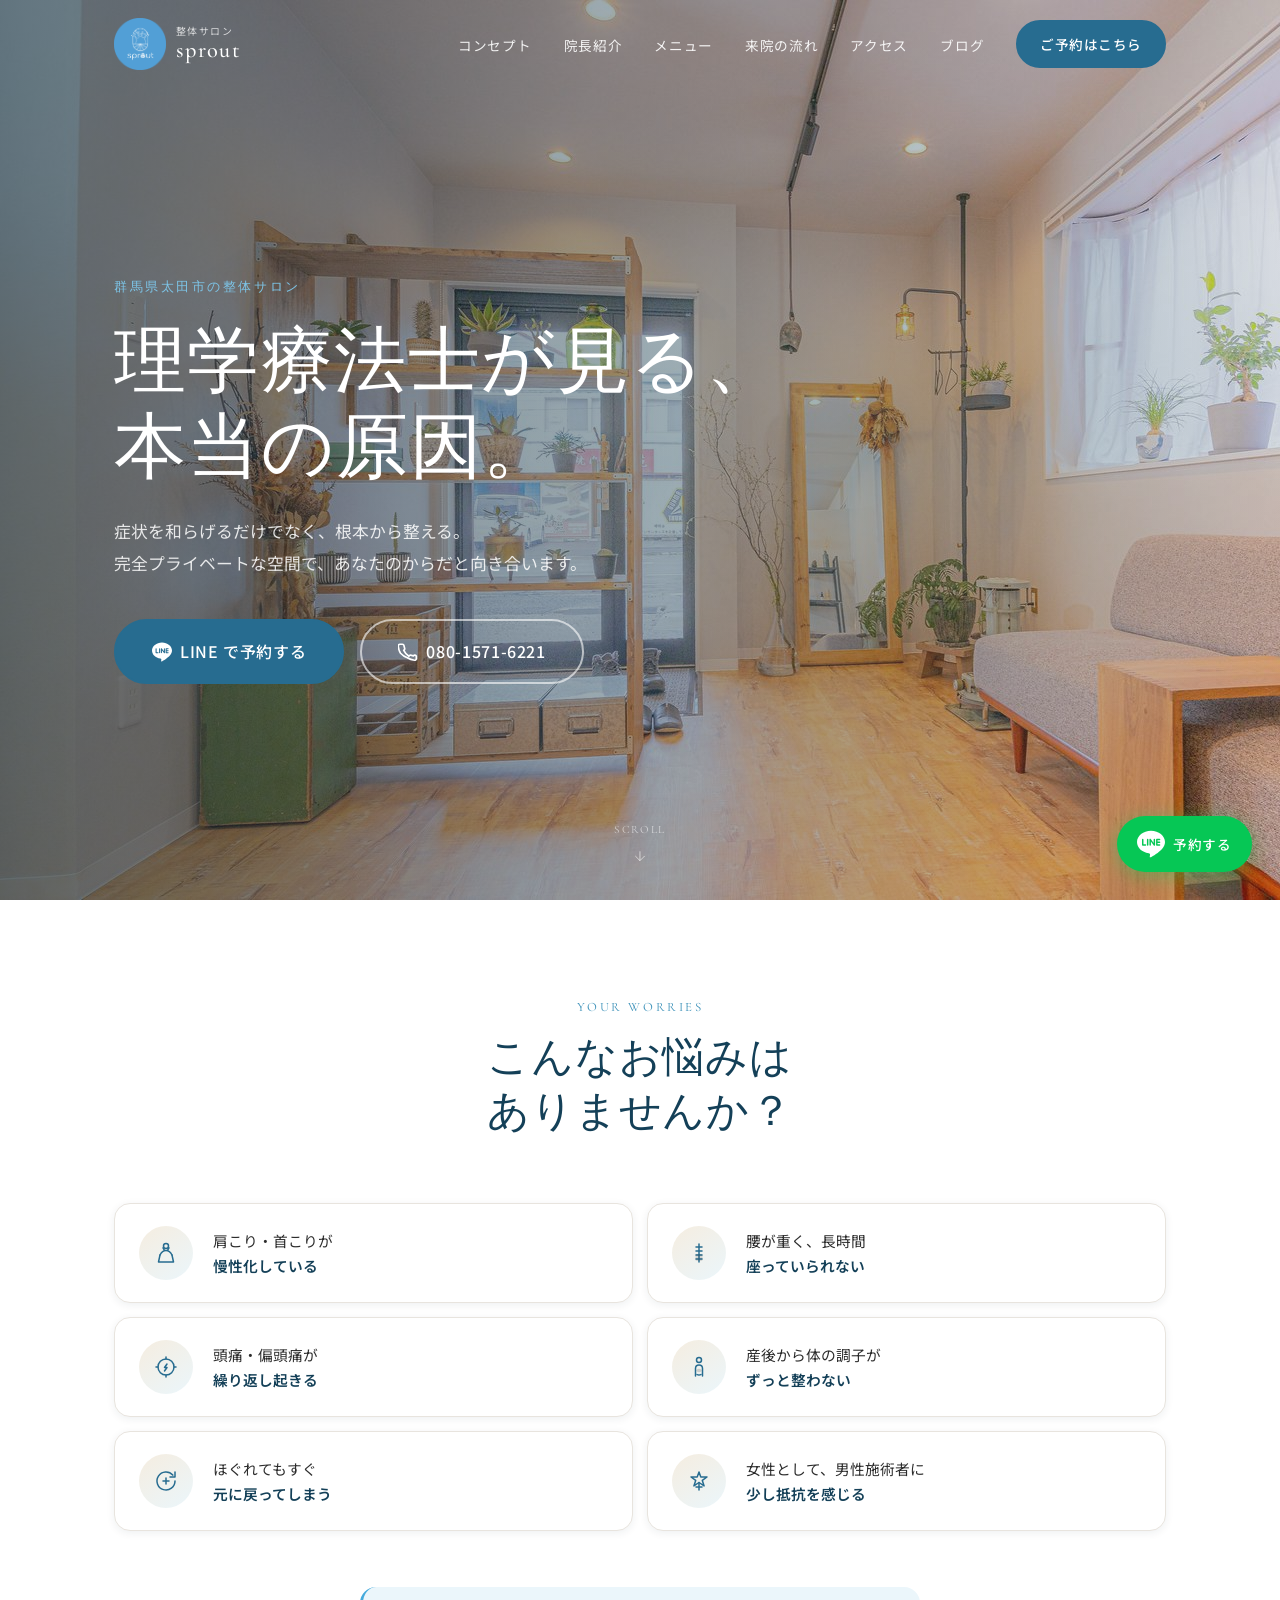
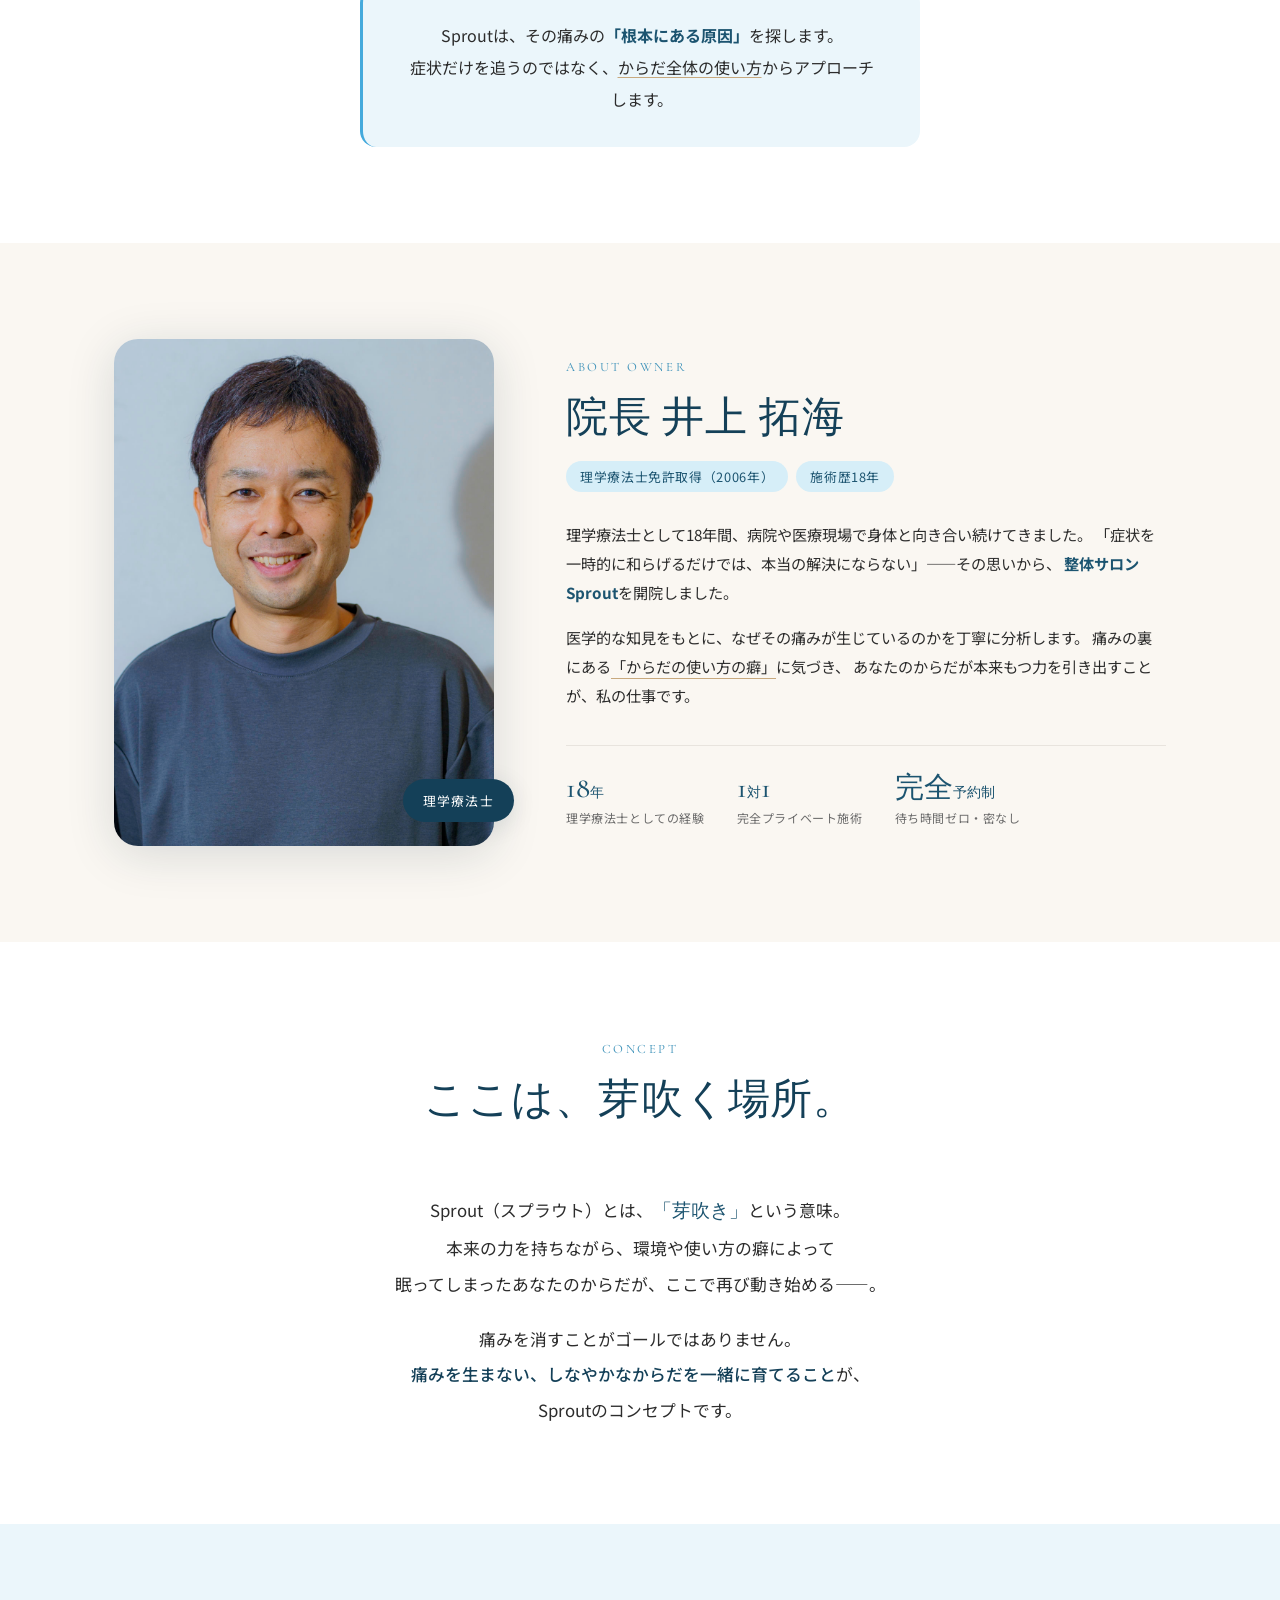
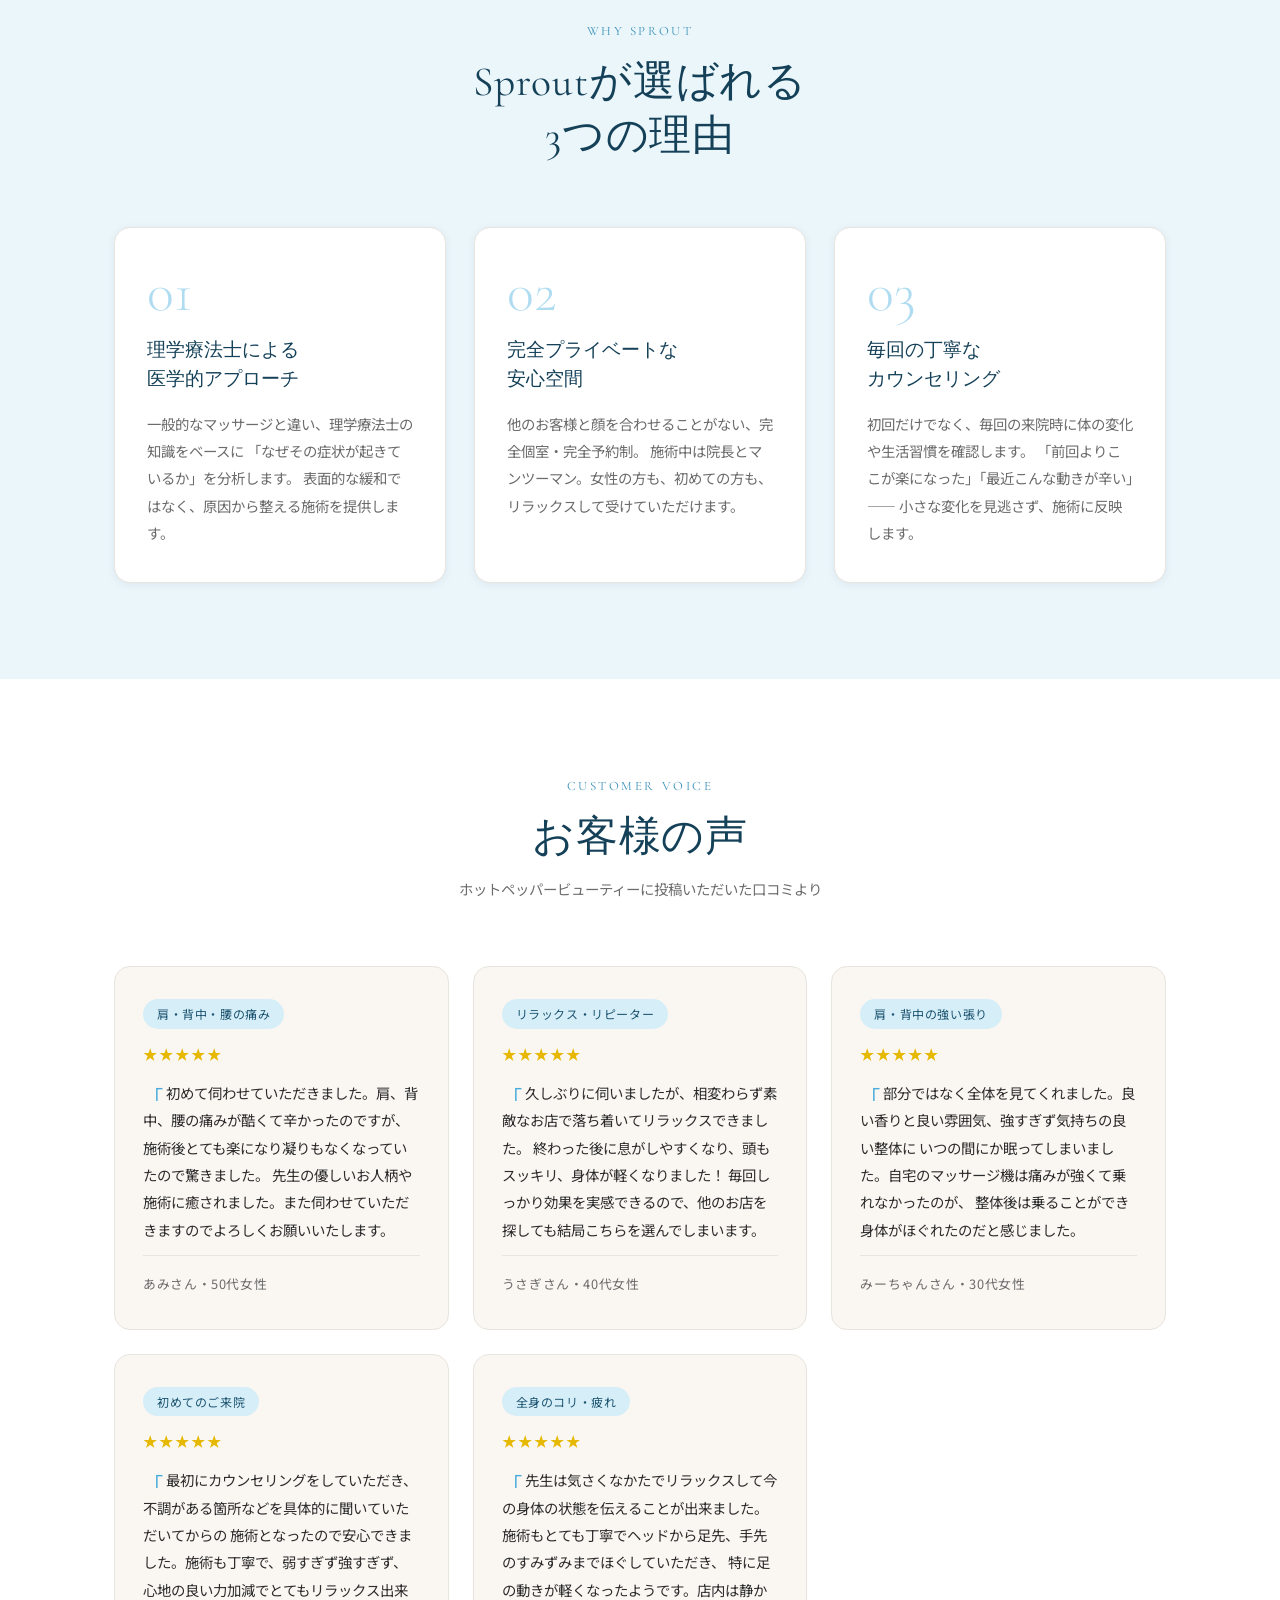
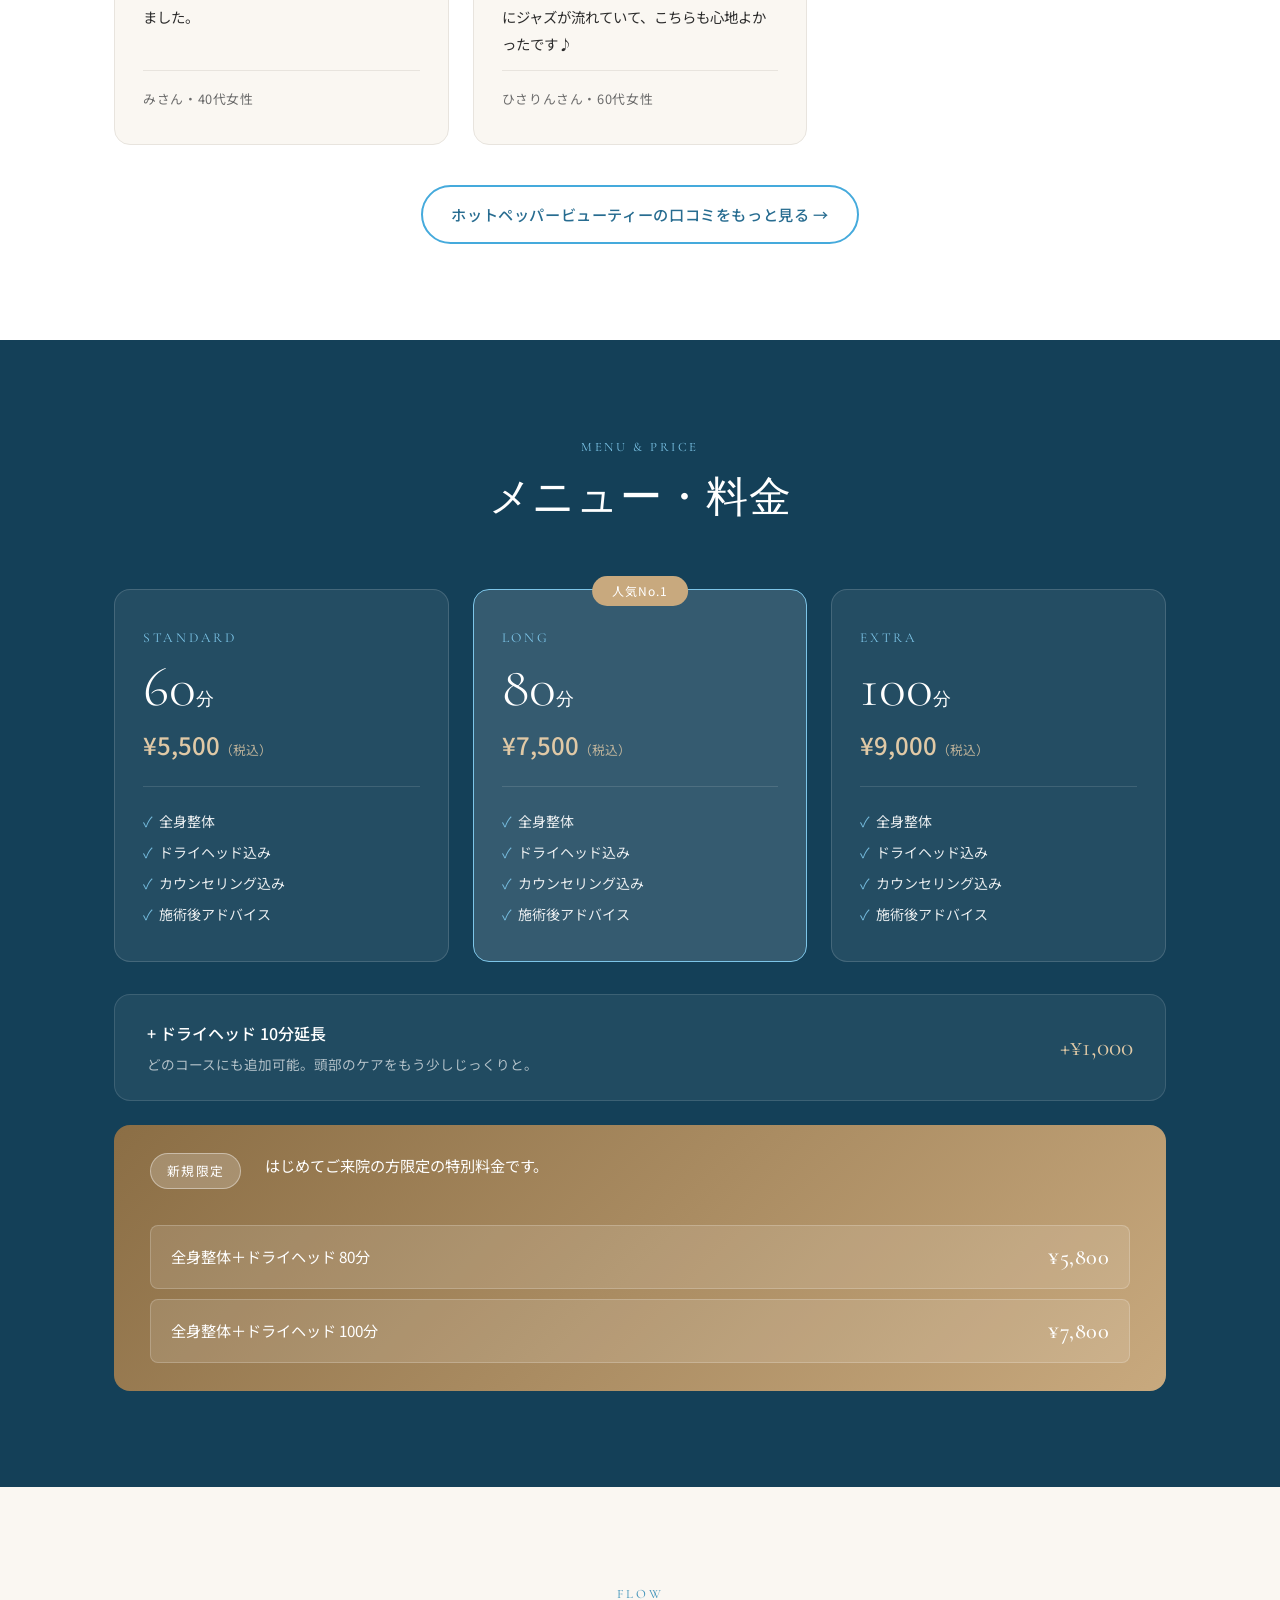
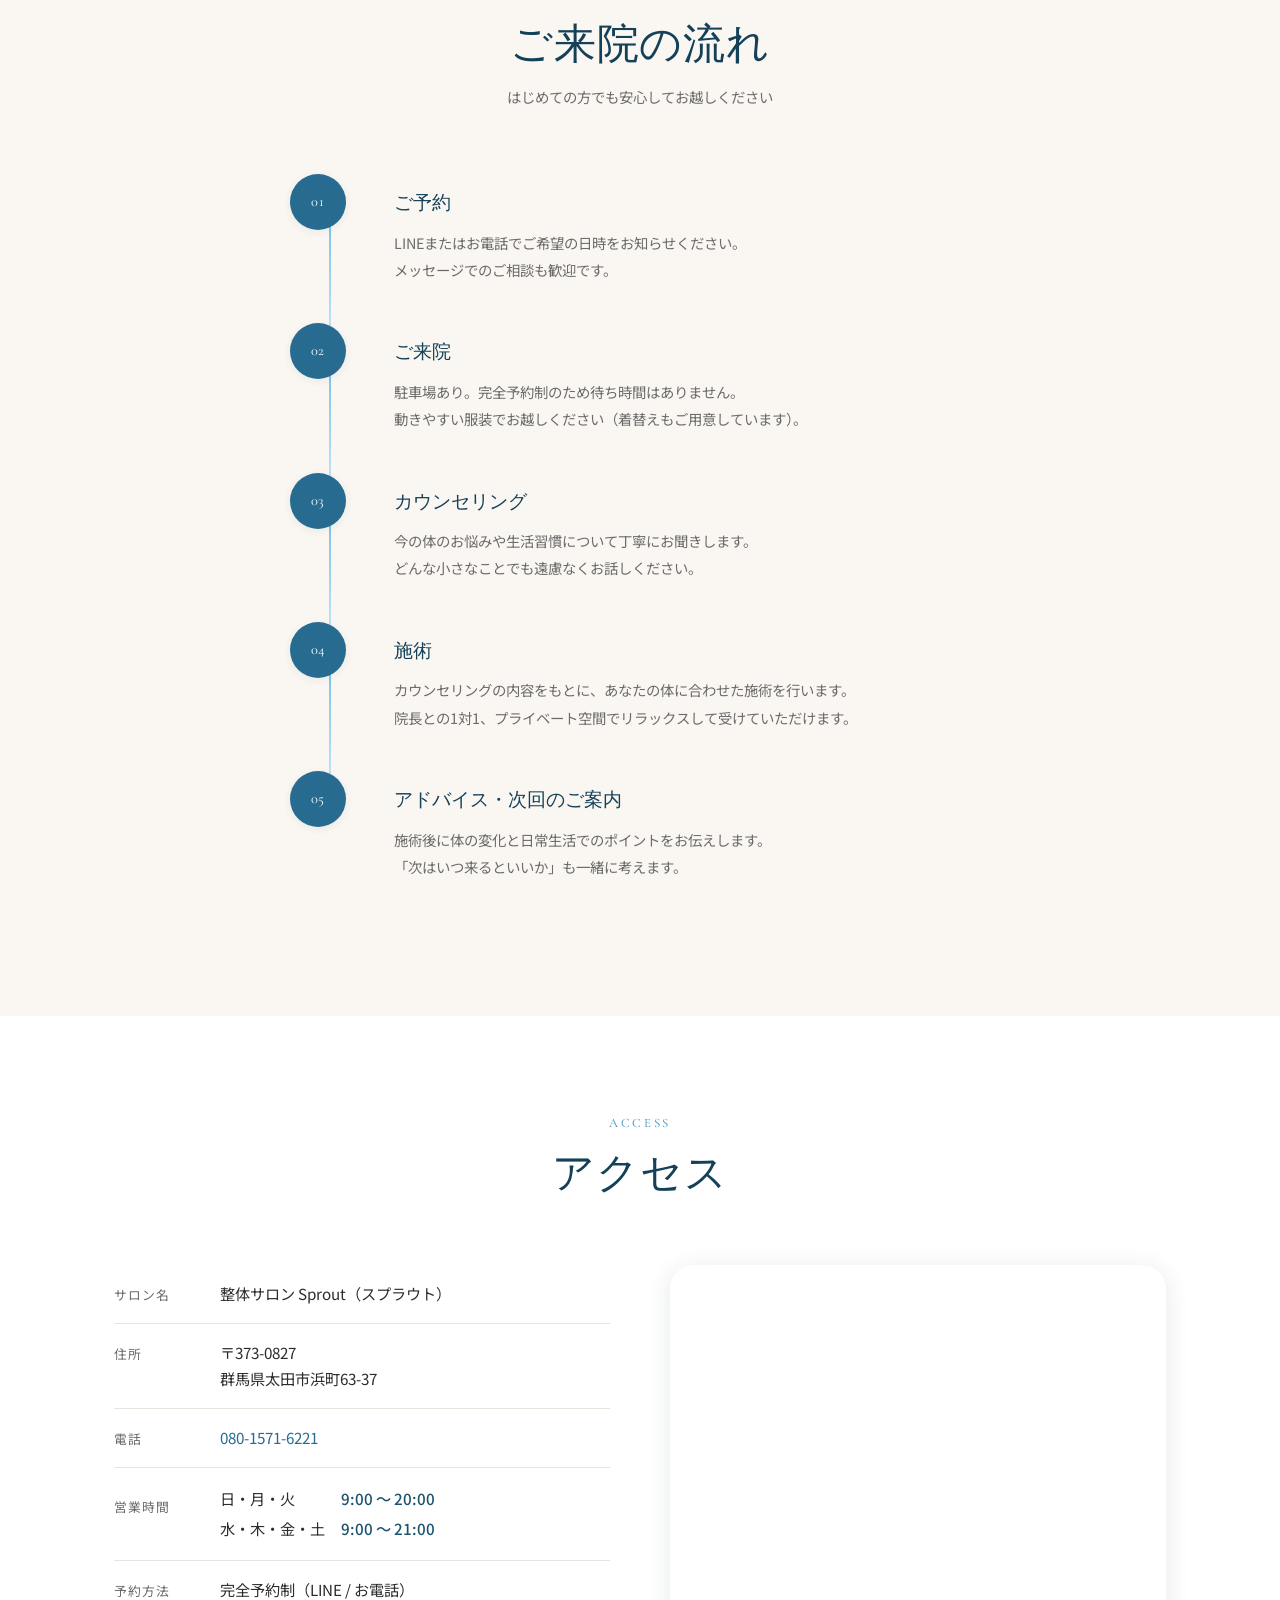
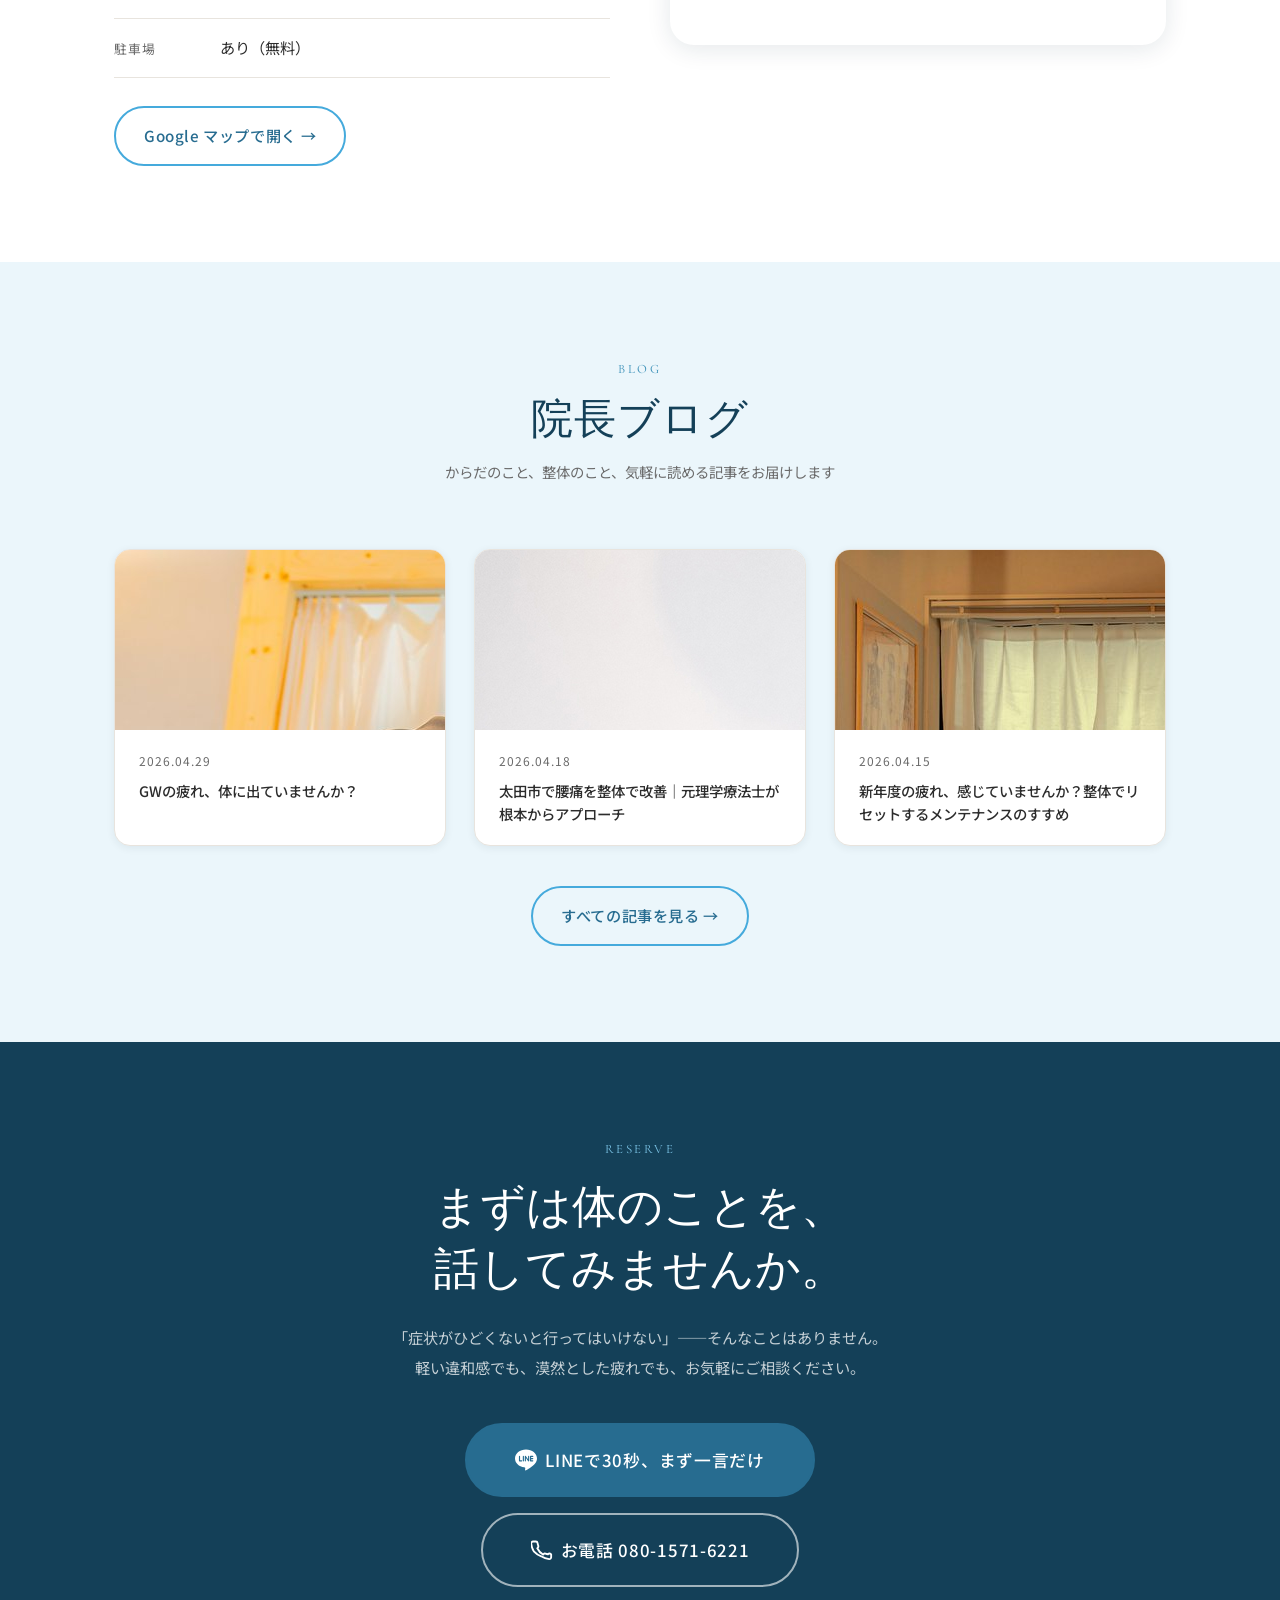
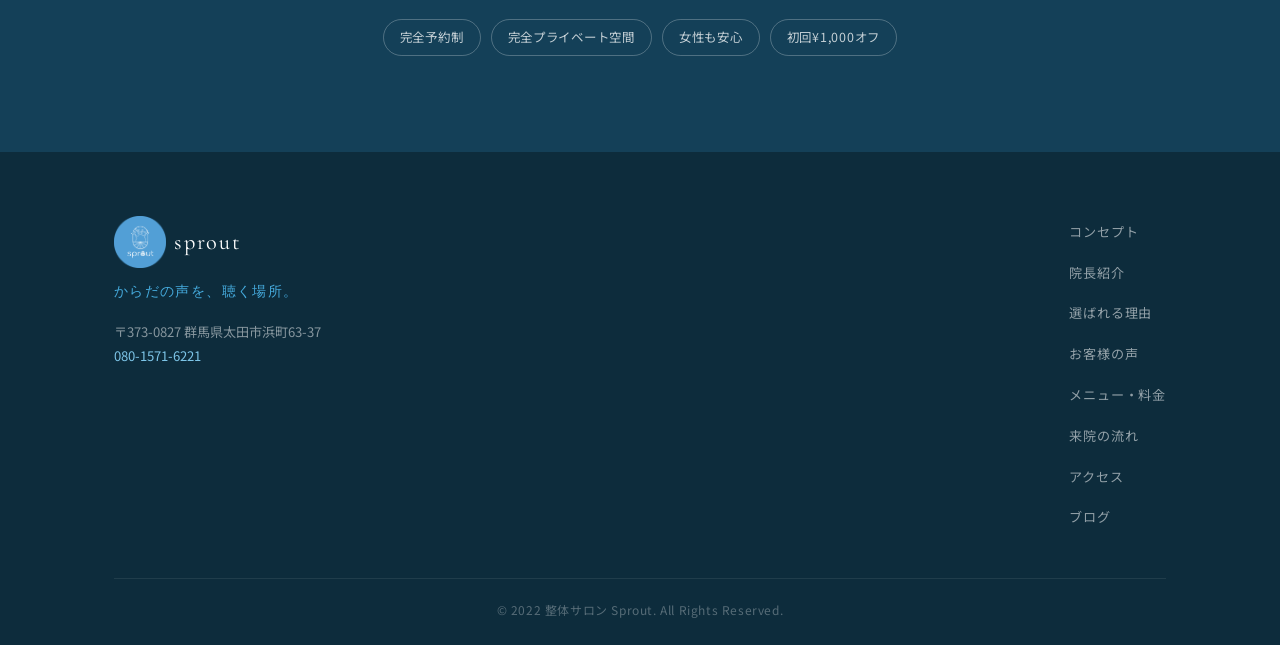
==== commit eebdcee5: "お悩みセクションをSVGアイコン横並びカードにリデザイン、CSSをv5に更新 Co-Authored-By: Claude Sonnet 4.6 <noreply@anthropic.com>" ====
--- a/index.html
+++ b/index.html
@@ -56,12 +56,21 @@
   }
   </script>
 
+  <!-- Google Analytics -->
+  <script async src="https://www.googletagmanager.com/gtag/js?id=G-YCEWCBF01L"></script>
+  <script>
+    window.dataLayer = window.dataLayer || [];
+    function gtag(){dataLayer.push(arguments);}
+    gtag('js', new Date());
+    gtag('config', 'G-YCEWCBF01L');
+  </script>
+
   <!-- Fonts -->
   <link rel="preconnect" href="https://fonts.googleapis.com">
   <link rel="preconnect" href="https://fonts.gstatic.com" crossorigin>
   <link href="https://fonts.googleapis.com/css2?family=Cormorant+Garamond:ital,wght@0,300;0,400;0,500;0,600;1,300;1,400&family=Noto+Sans+JP:wght@300;400;500&display=swap" rel="stylesheet">
 
-  <link rel="stylesheet" href="css/style.css?v=4">
+  <link rel="stylesheet" href="css/style.css?v=5">
 </head>
 <body>
 
@@ -140,29 +149,72 @@
           <h2 class="section-title">こんなお悩みは<br>ありませんか？</h2>
         </div>
         <ul class="worries__list">
+          <!-- 肩こり・首こり -->
           <li class="worries__item reveal">
-            <span class="worries__icon">💆</span>
-            <span>肩こり・首こりが<br>慢性化している</span>
-          </li>
+            <div class="worries__icon-wrap">
+              <svg viewBox="0 0 24 24" xmlns="http://www.w3.org/2000/svg">
+                <circle cx="12" cy="5" r="2.5"/>
+                <path d="M6 14c1.5-3 3.3-4.5 6-4.5s4.5 1.5 6 4.5"/>
+                <path d="M6 14l-1.5 7h15L18 14"/>
+                <path d="M10.2 8.8 9 6.8M13.8 8.8 15 6.8"/>
+              </svg>
+            </div>
+            <span class="worries__text">肩こり・首こりが<br><strong>慢性化している</strong></span>
+          </li>
+          <!-- 腰痛 -->
           <li class="worries__item reveal">
-            <span class="worries__icon">🔙</span>
-            <span>腰が重く、長時間<br>座っていられない</span>
-          </li>
+            <div class="worries__icon-wrap">
+              <svg viewBox="0 0 24 24" xmlns="http://www.w3.org/2000/svg">
+                <line x1="12" y1="3" x2="12" y2="21"/>
+                <path d="M9 6h6M9 10h6M9 14h6M9 18h6"/>
+                <rect x="8.5" y="13" width="7" height="7" rx="1.5" fill="currentColor" opacity="0.15" stroke="none"/>
+              </svg>
+            </div>
+            <span class="worries__text">腰が重く、長時間<br><strong>座っていられない</strong></span>
+          </li>
+          <!-- 頭痛 -->
           <li class="worries__item reveal">
-            <span class="worries__icon">🤕</span>
-            <span>頭痛・偏頭痛が<br>繰り返し起きる</span>
-          </li>
+            <div class="worries__icon-wrap">
+              <svg viewBox="0 0 24 24" xmlns="http://www.w3.org/2000/svg">
+                <circle cx="12" cy="12" r="8"/>
+                <path d="M12 4V2M12 22v-2M4 12H2M22 12h-2"/>
+                <path d="M13 9l-2.5 3.5H13L10.5 16"/>
+              </svg>
+            </div>
+            <span class="worries__text">頭痛・偏頭痛が<br><strong>繰り返し起きる</strong></span>
+          </li>
+          <!-- 産後 -->
           <li class="worries__item reveal">
-            <span class="worries__icon">🤱</span>
-            <span>産後から体の調子が<br>ずっと整わない</span>
-          </li>
+            <div class="worries__icon-wrap">
+              <svg viewBox="0 0 24 24" xmlns="http://www.w3.org/2000/svg">
+                <circle cx="12" cy="5" r="2.5"/>
+                <path d="M8.5 21v-7.5c0-2 1.5-3.5 3.5-3.5s3.5 1.5 3.5 3.5V21"/>
+                <ellipse cx="12" cy="15.5" rx="2.5" ry="1.8" fill="currentColor" opacity="0.18" stroke="none"/>
+                <path d="M10 19.5c.6.4 1.3.5 2 .5s1.4-.1 2-.5"/>
+              </svg>
+            </div>
+            <span class="worries__text">産後から体の調子が<br><strong>ずっと整わない</strong></span>
+          </li>
+          <!-- マッサージ効果が続かない -->
           <li class="worries__item reveal">
-            <span class="worries__icon">😔</span>
-            <span>マッサージに行っても<br>すぐ元に戻ってしまう</span>
-          </li>
+            <div class="worries__icon-wrap">
+              <svg viewBox="0 0 24 24" xmlns="http://www.w3.org/2000/svg">
+                <path d="M21 12a9 9 0 1 1-2.2-5.9"/>
+                <path d="M21 3v5h-5"/>
+                <path d="M9 12h6M12 9v6"/>
+              </svg>
+            </div>
+            <span class="worries__text">ほぐれてもすぐ<br><strong>元に戻ってしまう</strong></span>
+          </li>
+          <!-- 女性として -->
           <li class="worries__item reveal">
-            <span class="worries__icon">🙋</span>
-            <span>女性として、男性施術者に<br>少し抵抗を感じる</span>
+            <div class="worries__icon-wrap">
+              <svg viewBox="0 0 24 24" xmlns="http://www.w3.org/2000/svg">
+                <path d="M12 3l1.8 5H20l-4.7 3.4 1.8 5.5L12 13.5l-5.1 3.4 1.8-5.5L4 8h6.2z"/>
+                <path d="M12 13.5V21M9 18h6"/>
+              </svg>
+            </div>
+            <span class="worries__text">女性として、男性施術者に<br><strong>少し抵抗を感じる</strong></span>
           </li>
         </ul>
         <div class="worries__answer reveal">
--- a/css/style.css
+++ b/css/style.css
@@ -513,33 +513,62 @@
    ============================================================ */
 .worries__list {
   display: grid;
-  grid-template-columns: repeat(3, 1fr);
+  grid-template-columns: repeat(2, 1fr);
+  gap: 14px;
+  margin-bottom: 56px;
+}
+
+.worries__item {
+  display: flex;
+  flex-direction: row;
+  align-items: center;
   gap: 20px;
-  margin-bottom: 56px;
-}
-
-.worries__item {
-  display: flex;
-  flex-direction: column;
-  align-items: center;
-  text-align: center;
-  gap: 12px;
-  padding: 28px 20px;
-  background: var(--c-beige-50);
+  padding: 22px 24px;
+  background: var(--c-white);
   border-radius: var(--radius-lg);
   border: 1px solid var(--c-border);
-  font-size: 0.9rem;
-  line-height: 1.6;
-  transition: transform var(--transition), box-shadow var(--transition);
+  font-size: 0.92rem;
+  line-height: 1.7;
+  color: var(--c-text);
+  box-shadow: var(--shadow-sm);
+  transition: transform var(--transition), box-shadow var(--transition), border-color var(--transition);
 }
 
 .worries__item:hover {
-  transform: translateY(-4px);
+  transform: translateY(-3px);
   box-shadow: var(--shadow-md);
-}
-
-.worries__icon {
-  font-size: 2rem;
+  border-color: var(--c-beige-300);
+}
+
+.worries__item strong {
+  font-weight: 600;
+  color: var(--c-sage-800);
+}
+
+.worries__icon-wrap {
+  width: 54px;
+  height: 54px;
+  min-width: 54px;
+  border-radius: 50%;
+  background: linear-gradient(145deg, var(--c-beige-100) 0%, var(--c-sage-50) 100%);
+  border: 1px solid var(--c-beige-200);
+  display: flex;
+  align-items: center;
+  justify-content: center;
+}
+
+.worries__icon-wrap svg {
+  width: 24px;
+  height: 24px;
+  stroke: var(--c-sage-600);
+  fill: none;
+  stroke-width: 1.5;
+  stroke-linecap: round;
+  stroke-linejoin: round;
+}
+
+.worries__text {
+  flex: 1;
 }
 
 .worries__answer {
@@ -1425,7 +1454,8 @@
   }
 
   .worries__list {
-    grid-template-columns: repeat(2, 1fr);
+    grid-template-columns: 1fr;
+    gap: 10px;
   }
 
   .owner__inner {
@@ -1509,8 +1539,9 @@
     justify-content: center;
   }
 
-  .worries__list {
-    grid-template-columns: 1fr;
+  .worries__item {
+    gap: 16px;
+    padding: 18px 20px;
   }
 
   .worries__answer {
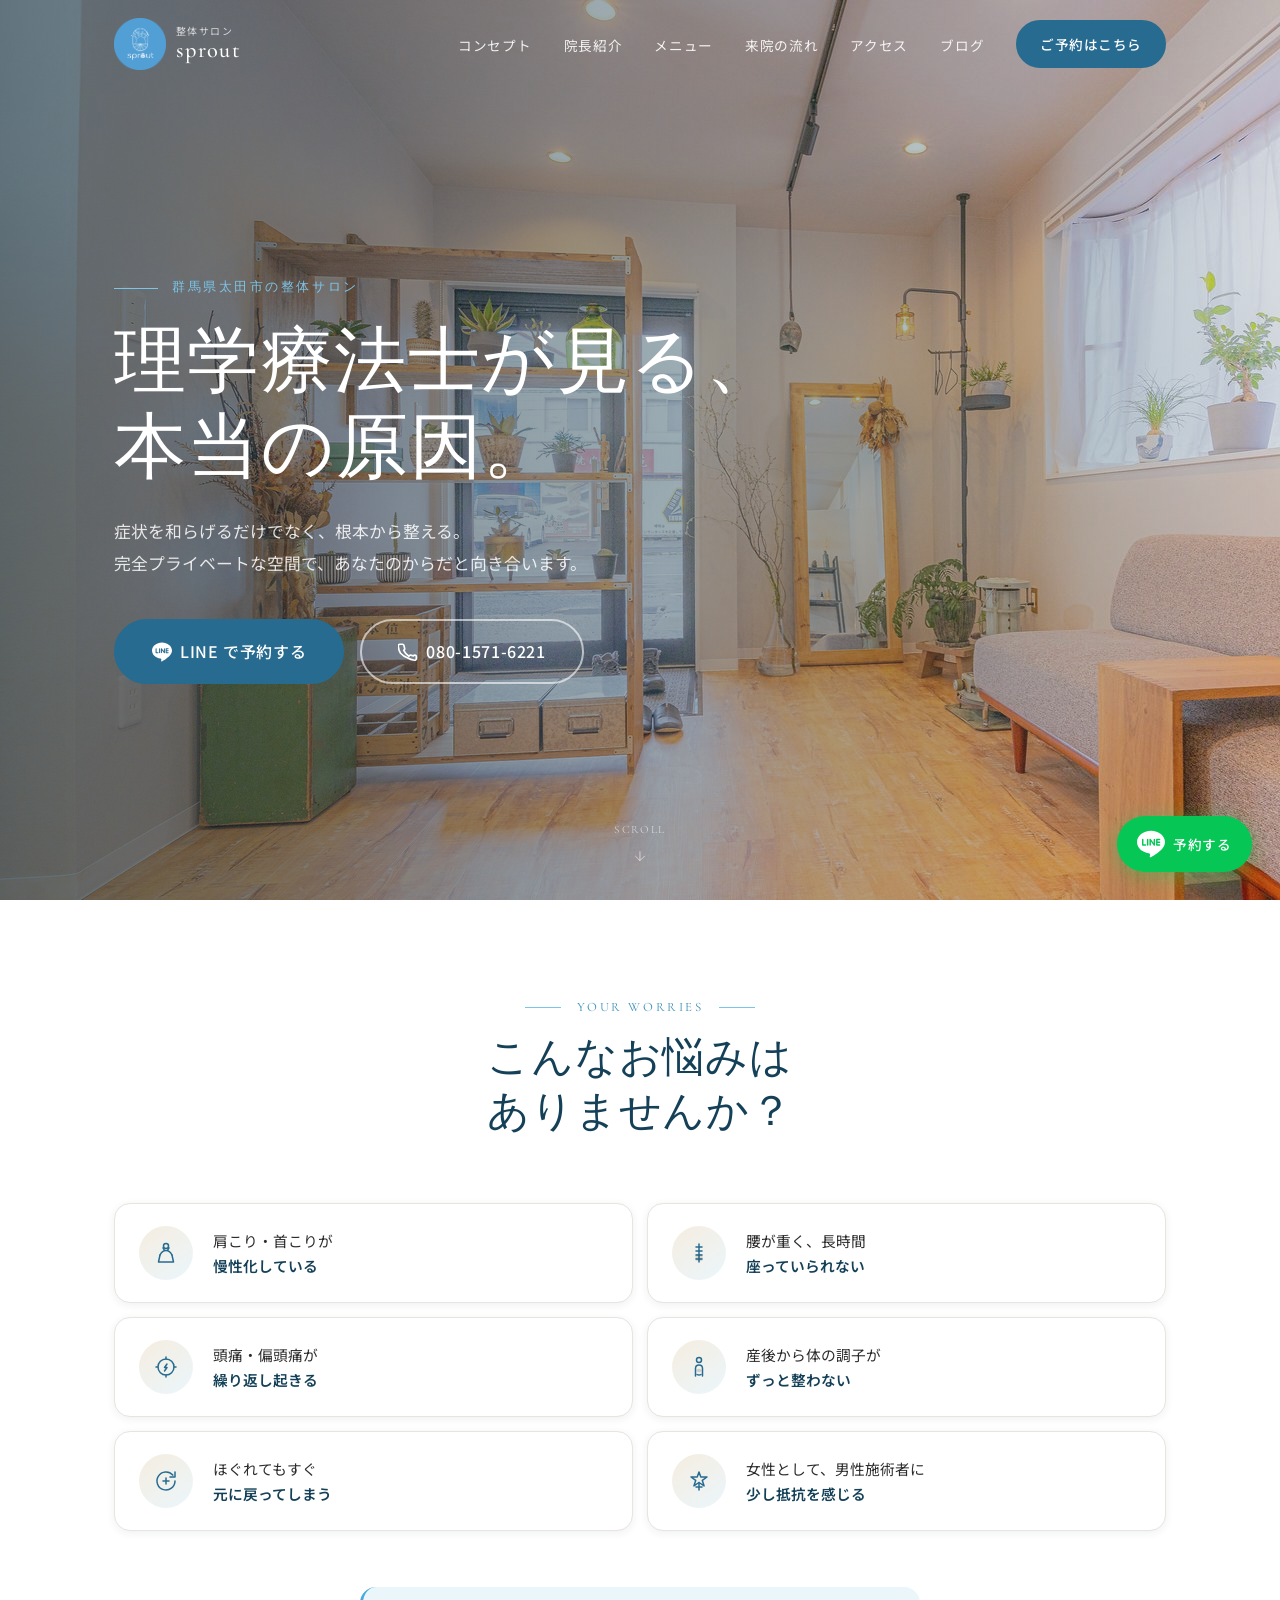
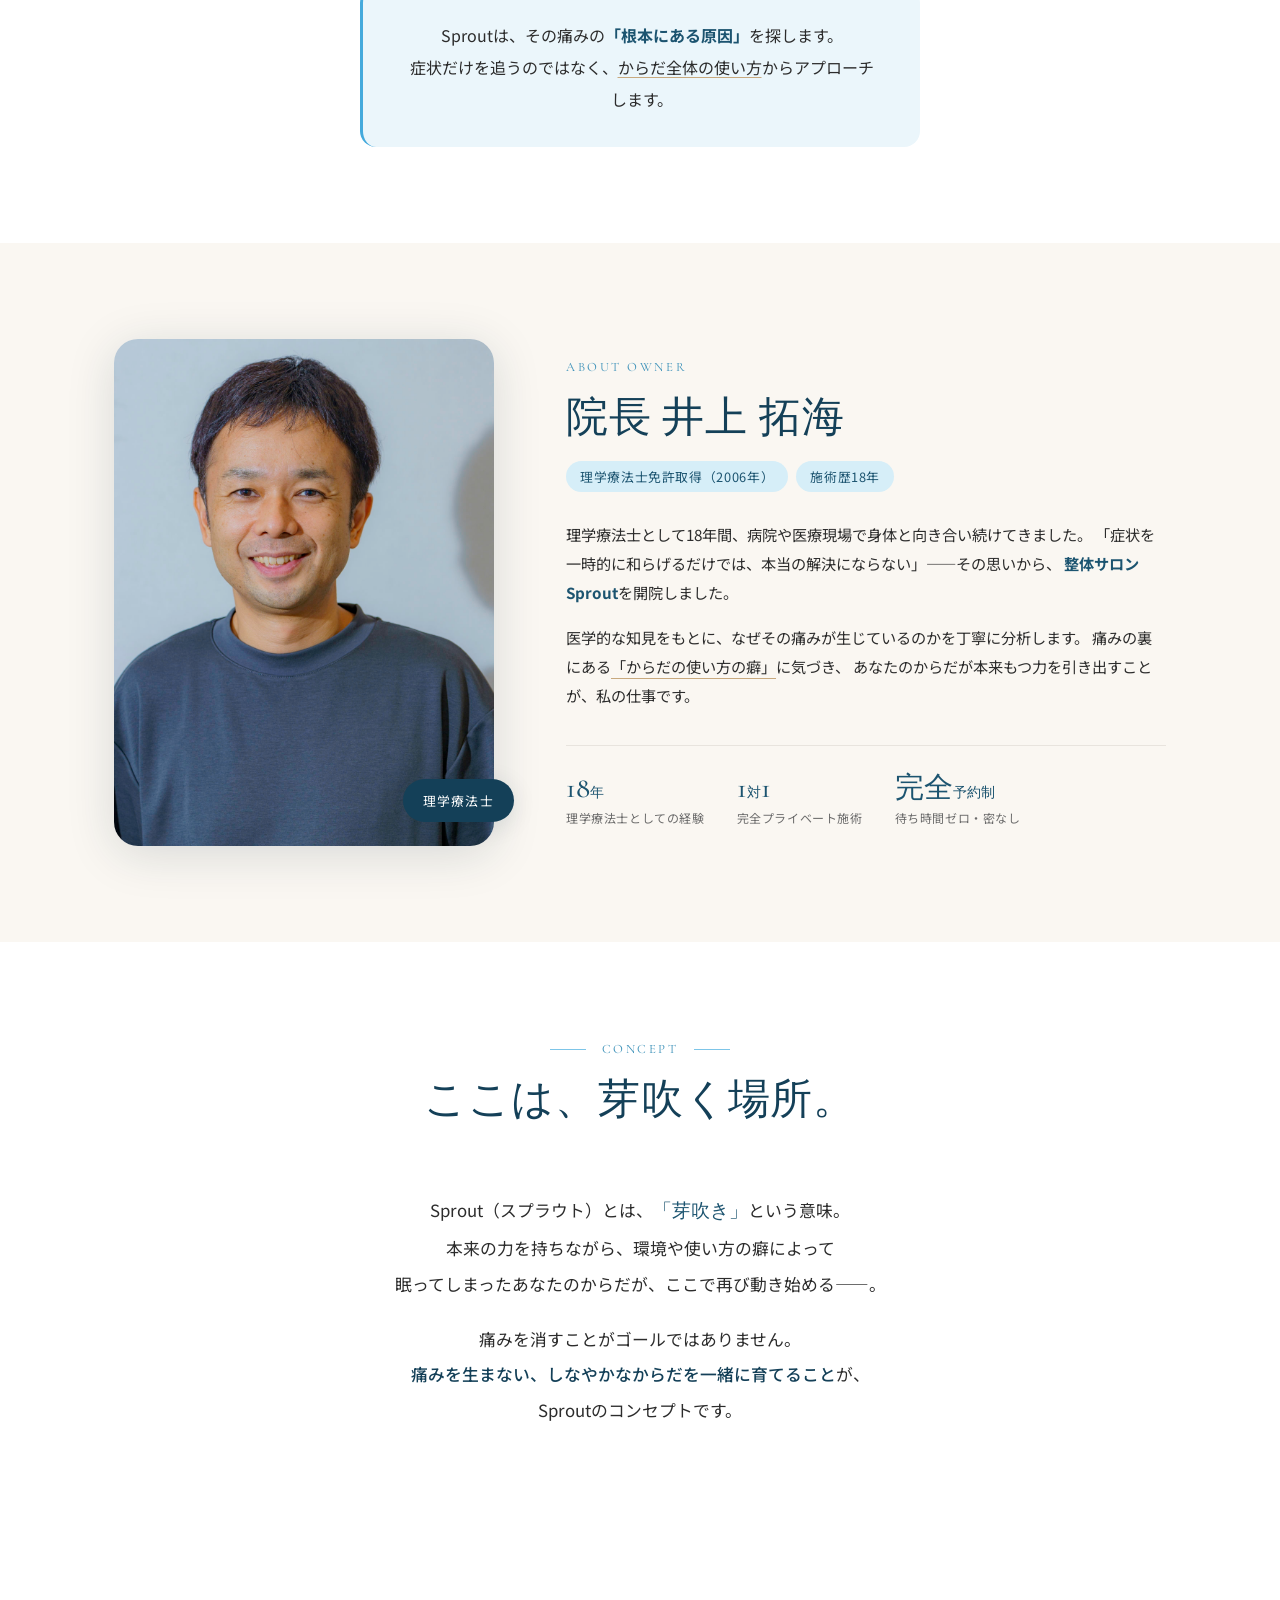
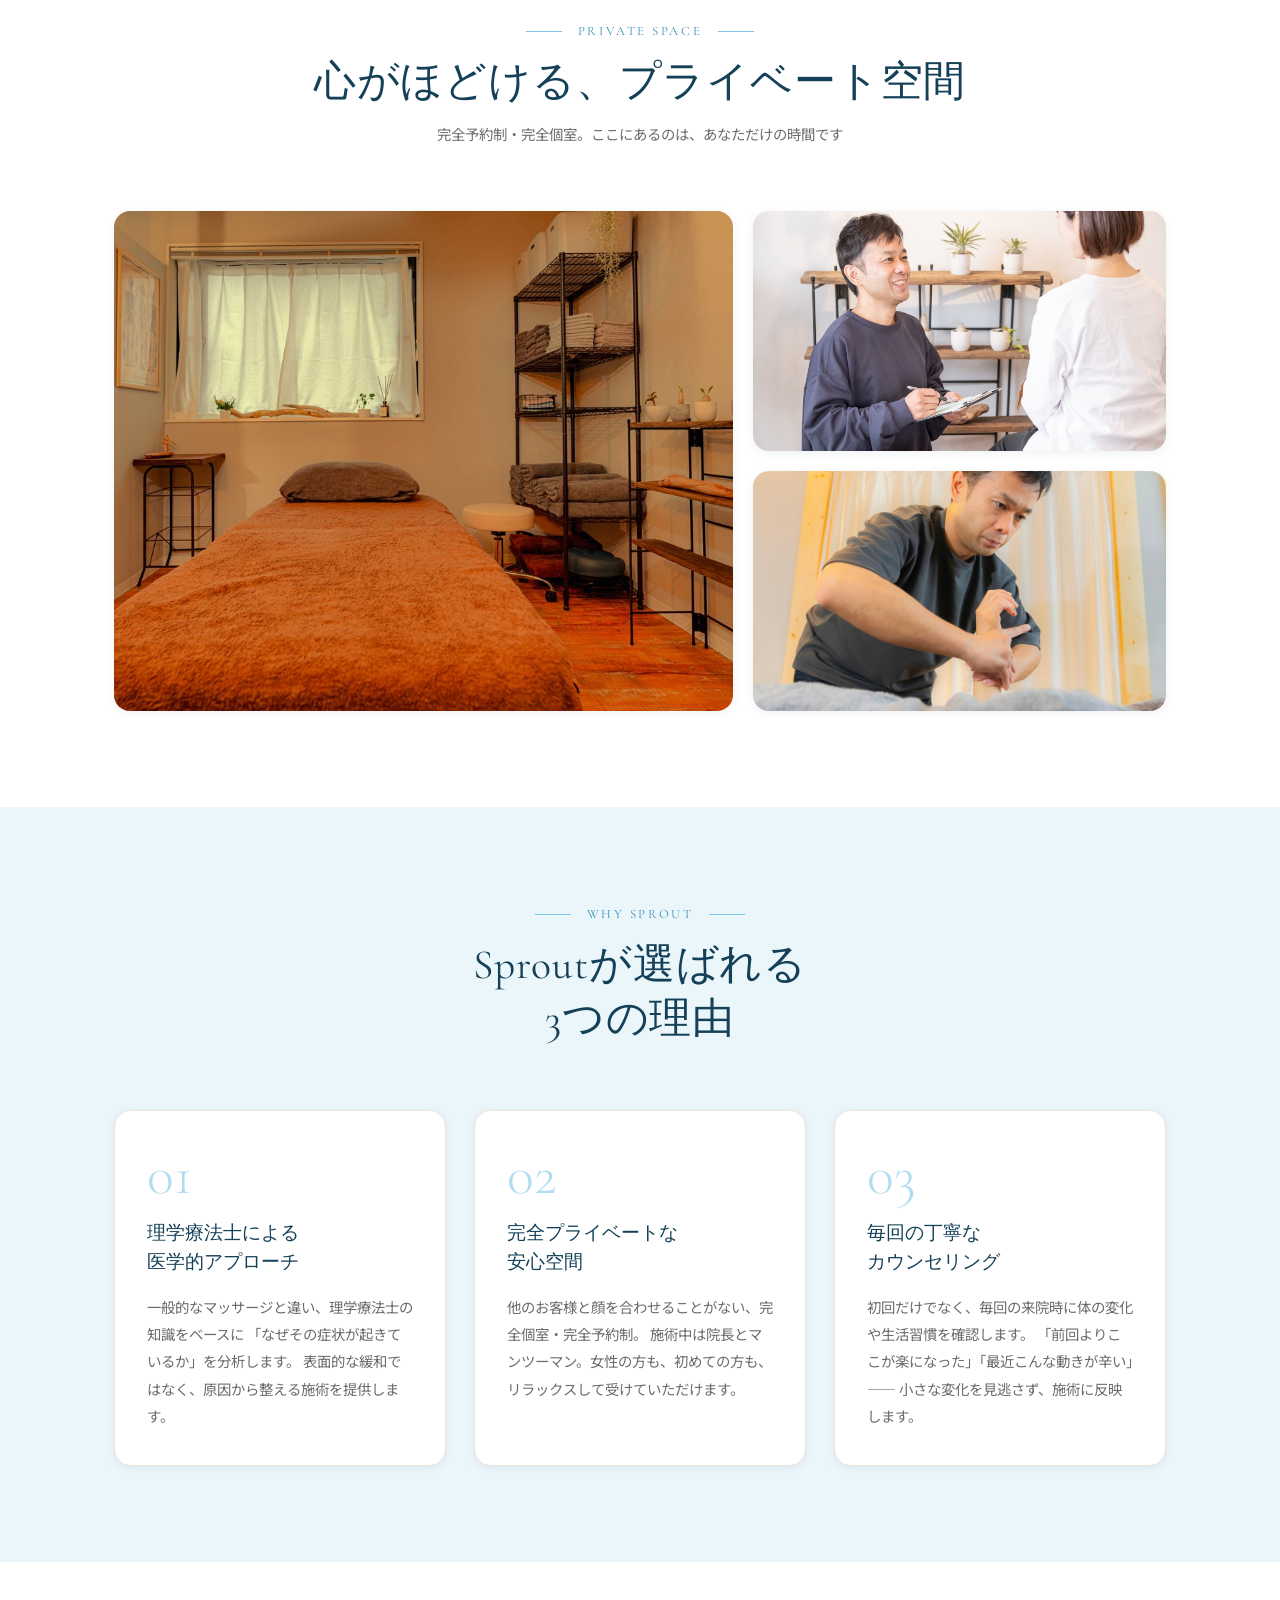
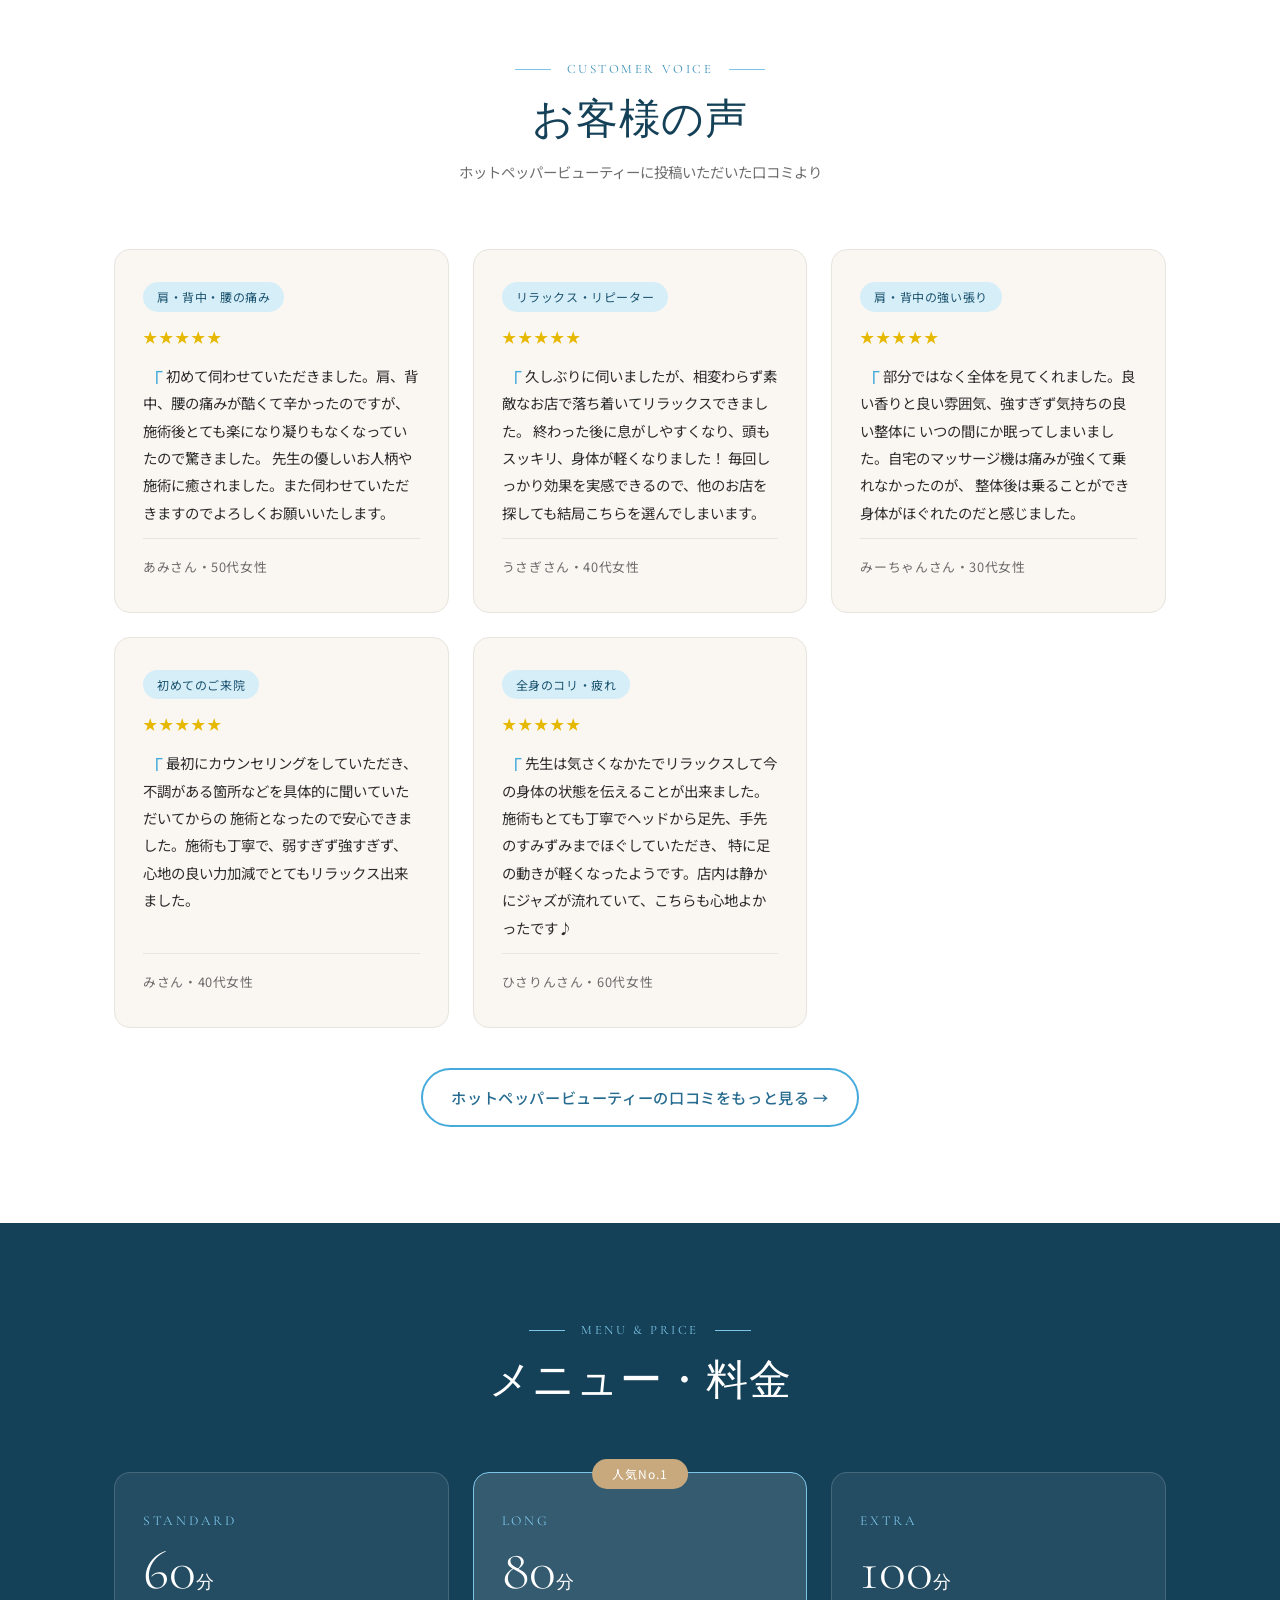
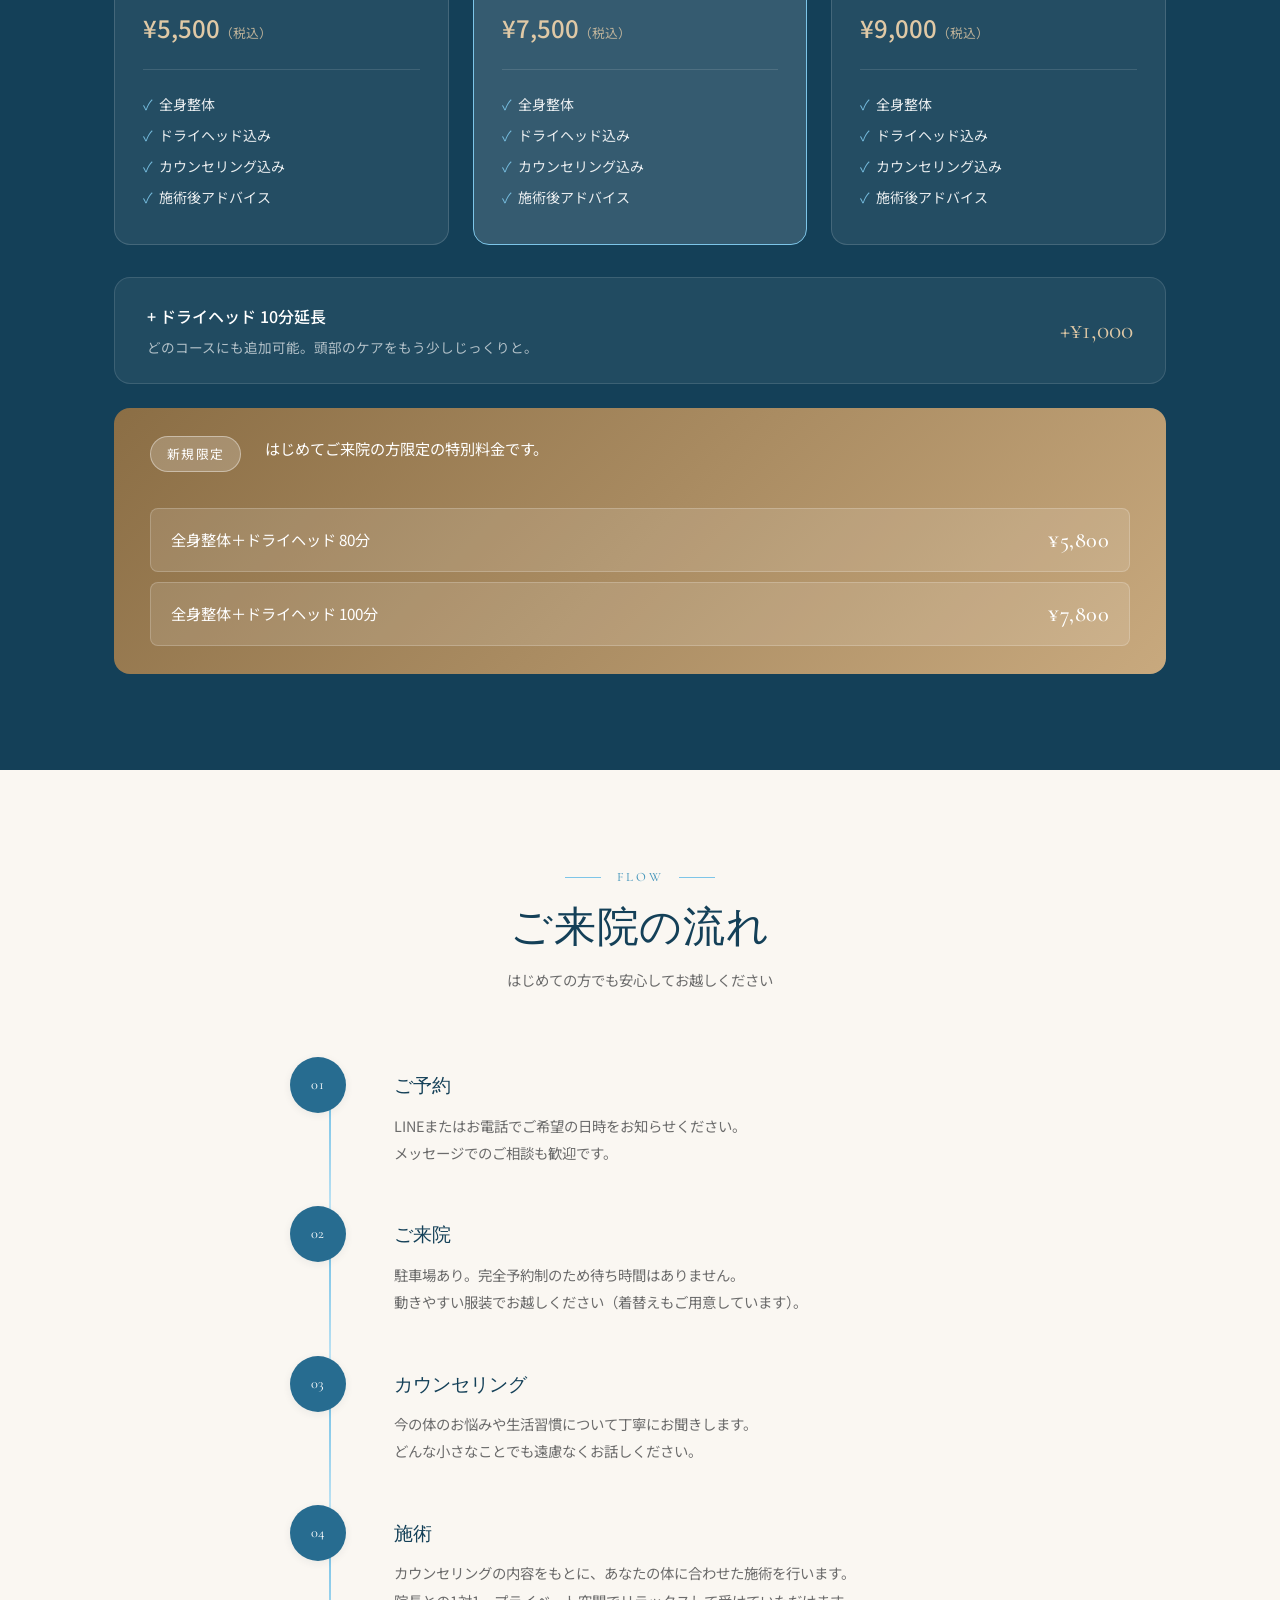
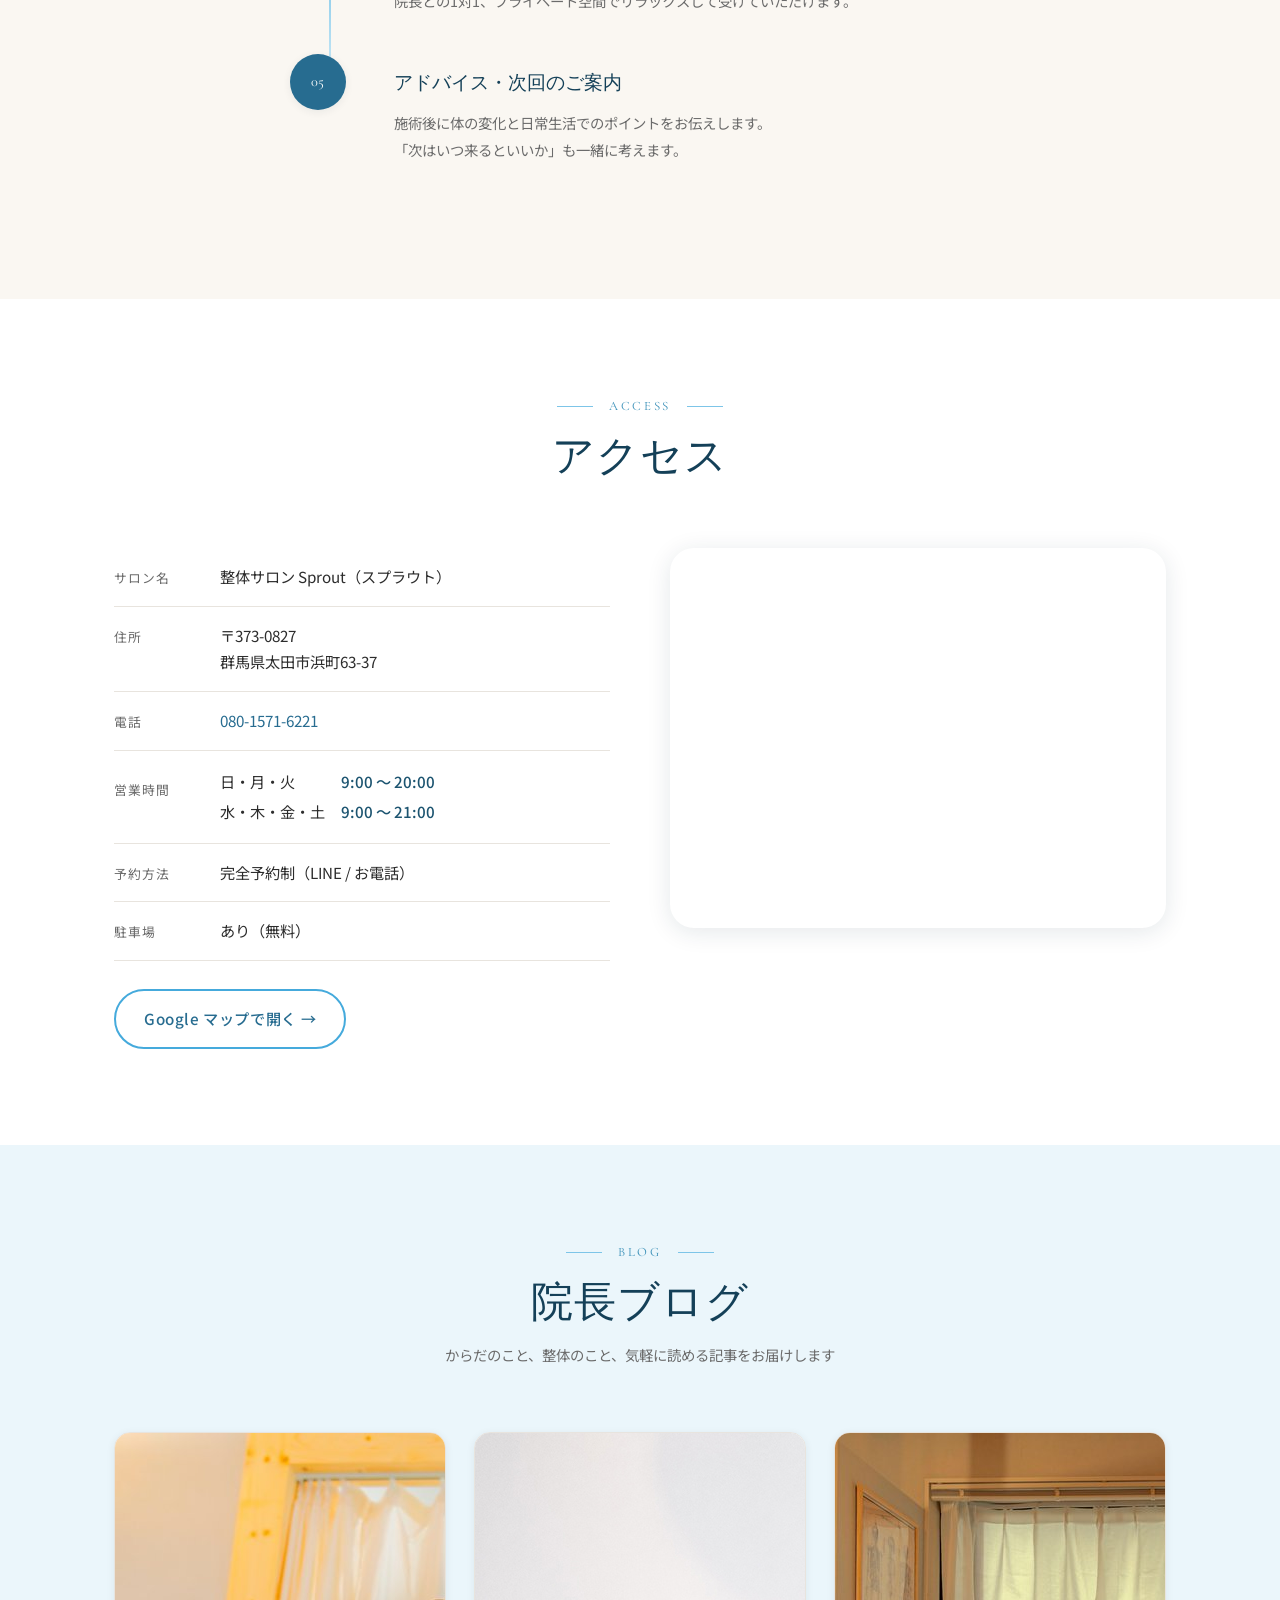
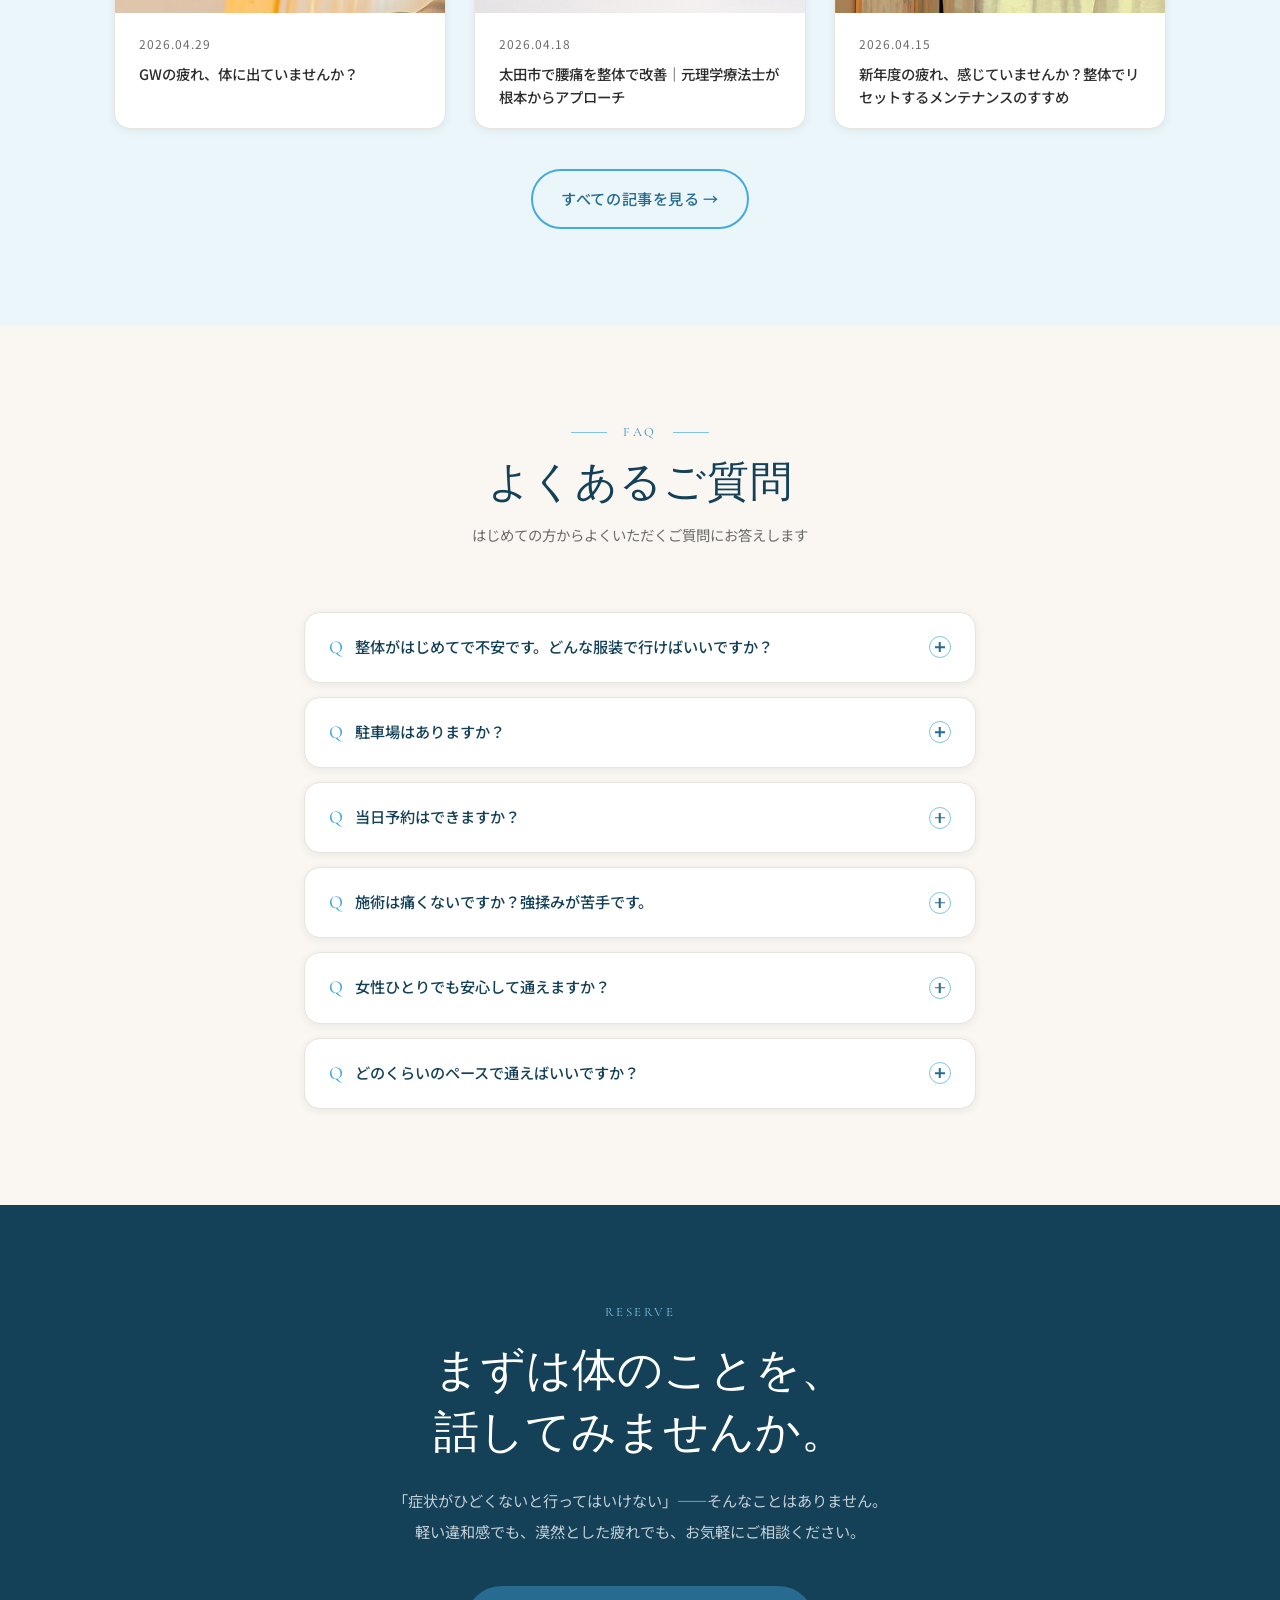
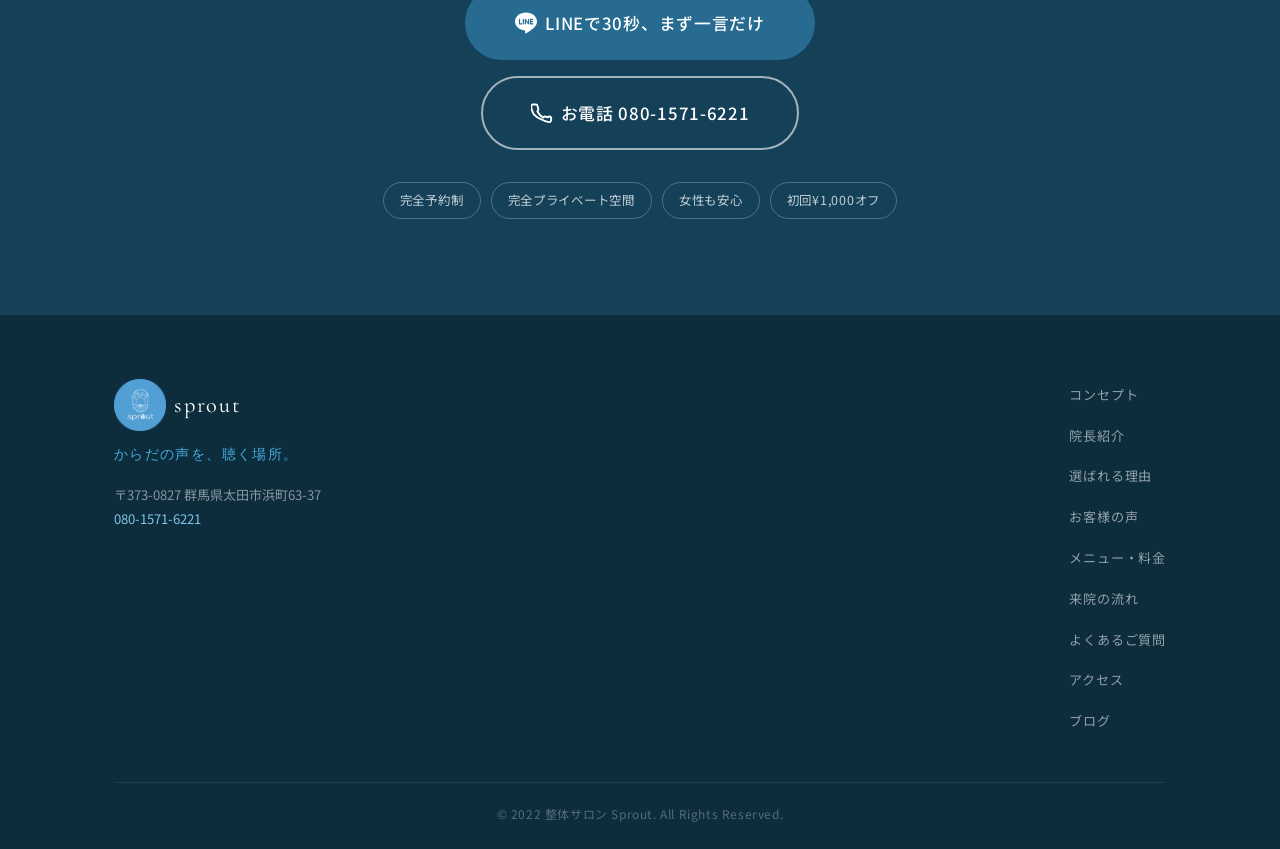
==== commit 980de24f: "デザイン・SEO強化リニューアル: ギャラリー/FAQセクション追加、構造化データ拡充、sitemap/robots新設 Co-Authored-By: Claude Fable 5 <noreply" ====
--- a/index.html
+++ b/index.html
@@ -7,29 +7,44 @@
   <!-- ============================================================
        SEO: Title & Description（エリナ仕様）
        ============================================================ -->
-  <title>整体サロン Sprout（スプラウト）| 太田市の理学療法士による整体・ドライヘッド | 肩こり・腰痛・産後ケア</title>
-  <meta name="description" content="群馬県太田市の整体サロンSprout。元理学療法士が肩こり・腰痛・頭痛・産後の不調を根本から整えます。完全プライベート空間で女性も安心。完全予約制。初回¥1,000オフ。">
+  <title>太田市の整体サロン Sprout（スプラウト）｜理学療法士による整体・ドライヘッド</title>
+  <meta name="description" content="群馬県太田市の整体サロンSprout。理学療法士歴18年の院長が肩こり・腰痛・頭痛・産後の不調を根本から整えます。完全予約制・完全個室で女性も安心。無料駐車場あり。新規限定価格80分¥5,800。">
   <link rel="canonical" href="https://seitai-sprout.com/">
 
   <!-- OGP -->
   <meta property="og:type" content="website">
-  <meta property="og:title" content="整体サロン Sprout | 太田市の理学療法士による整体">
-  <meta property="og:description" content="元理学療法士が肩こり・腰痛・産後の不調を根本から整えます。群馬県太田市、完全プライベート空間。">
+  <meta property="og:title" content="太田市の整体サロン Sprout｜理学療法士による整体・ドライヘッド">
+  <meta property="og:description" content="理学療法士歴18年の院長が肩こり・腰痛・産後の不調を根本から整えます。群馬県太田市、完全予約制・完全個室。">
   <meta property="og:url" content="https://seitai-sprout.com/">
   <meta property="og:image" content="https://seitai-sprout.com/images/ogp.jpg">
+  <meta property="og:image:width" content="1200">
+  <meta property="og:image:height" content="630">
   <meta property="og:site_name" content="整体サロン Sprout">
   <meta property="og:locale" content="ja_JP">
   <meta name="twitter:card" content="summary_large_image">
-
-  <!-- Schema.org 構造化データ -->
+  <meta name="twitter:title" content="太田市の整体サロン Sprout｜理学療法士による整体・ドライヘッド">
+  <meta name="twitter:description" content="理学療法士歴18年の院長が肩こり・腰痛・産後の不調を根本から整えます。完全予約制・完全個室。">
+
+  <!-- Favicon -->
+  <link rel="icon" type="image/png" href="images/logo.png">
+  <link rel="apple-touch-icon" href="images/logo.png">
+
+  <!-- LCP対策: ヒーロー画像を最優先で読み込む -->
+  <link rel="preload" as="image" href="images/hero.jpg" fetchpriority="high">
+
+  <!-- Schema.org 構造化データ: ローカルビジネス -->
   <script type="application/ld+json">
   {
     "@context": "https://schema.org",
     "@type": "HealthAndBeautyBusiness",
+    "@id": "https://seitai-sprout.com/#salon",
     "name": "整体サロン Sprout（スプラウト）",
-    "description": "元理学療法士が肩こり・腰痛・産後の不調を根本から整える整体サロン",
-    "url": "https://seitai-sprout.com",
-    "telephone": "080-1571-6221",
+    "alternateName": "sprout",
+    "description": "理学療法士歴18年の院長が肩こり・腰痛・頭痛・産後の不調を根本から整える、群馬県太田市の完全予約制プライベート整体サロン",
+    "url": "https://seitai-sprout.com/",
+    "telephone": "+81-80-1571-6221",
+    "image": "https://seitai-sprout.com/images/ogp.jpg",
+    "logo": "https://seitai-sprout.com/images/logo.png",
     "address": {
       "@type": "PostalAddress",
       "streetAddress": "浜町63-37",
@@ -38,6 +53,27 @@
       "postalCode": "373-0827",
       "addressCountry": "JP"
     },
+    "geo": {
+      "@type": "GeoCoordinates",
+      "latitude": 36.289674,
+      "longitude": 139.3644225
+    },
+    "hasMap": "https://maps.google.com/?q=36.289674,139.3644225",
+    "areaServed": {
+      "@type": "City",
+      "name": "太田市"
+    },
+    "founder": {
+      "@type": "Person",
+      "name": "井上 拓海",
+      "jobTitle": "理学療法士",
+      "url": "https://seitai-sprout.com/about/"
+    },
+    "sameAs": [
+      "http://b.hpr.jp/kr/hp/H000652698",
+      "https://lin.ee/uu1mPwV",
+      "https://blog.seitai-sprout.com/"
+    ],
     "openingHoursSpecification": [
       {
         "@type": "OpeningHoursSpecification",
@@ -52,7 +88,90 @@
         "closes": "21:00"
       }
     ],
-    "priceRange": "¥5,500〜¥9,000"
+    "priceRange": "¥5,500〜¥9,000",
+    "currenciesAccepted": "JPY",
+    "hasOfferCatalog": {
+      "@type": "OfferCatalog",
+      "name": "施術メニュー",
+      "itemListElement": [
+        {
+          "@type": "Offer",
+          "name": "Standard 全身整体60分（ドライヘッド込み）",
+          "price": "5500",
+          "priceCurrency": "JPY"
+        },
+        {
+          "@type": "Offer",
+          "name": "Long 全身整体80分（ドライヘッド込み）",
+          "price": "7500",
+          "priceCurrency": "JPY"
+        },
+        {
+          "@type": "Offer",
+          "name": "Extra 全身整体100分（ドライヘッド込み）",
+          "price": "9000",
+          "priceCurrency": "JPY"
+        }
+      ]
+    }
+  }
+  </script>
+
+  <!-- Schema.org 構造化データ: FAQ（ページ内FAQセクションと完全一致） -->
+  <script type="application/ld+json">
+  {
+    "@context": "https://schema.org",
+    "@type": "FAQPage",
+    "mainEntity": [
+      {
+        "@type": "Question",
+        "name": "整体がはじめてで不安です。どんな服装で行けばいいですか？",
+        "acceptedAnswer": {
+          "@type": "Answer",
+          "text": "動きやすい服装であればそのままで大丈夫です。お仕事帰りなどの場合は、お着替えも無料でご用意していますのでご安心ください。施術前のカウンセリングで分からないことは何でもお聞きいただけます。"
+        }
+      },
+      {
+        "@type": "Question",
+        "name": "駐車場はありますか？",
+        "acceptedAnswer": {
+          "@type": "Answer",
+          "text": "はい、無料駐車場がございます。お車でそのままお越しください。太田市内はもちろん、近隣の市町村からもお越しいただいています。"
+        }
+      },
+      {
+        "@type": "Question",
+        "name": "当日予約はできますか？",
+        "acceptedAnswer": {
+          "@type": "Answer",
+          "text": "空きがあれば当日のご予約も可能です。LINEまたはお電話でご希望の時間をお知らせください。完全予約制のため、確実にご希望の時間を押さえたい場合はお早めのご連絡がおすすめです。"
+        }
+      },
+      {
+        "@type": "Question",
+        "name": "施術は痛くないですか？強揉みが苦手です。",
+        "acceptedAnswer": {
+          "@type": "Answer",
+          "text": "強い力でグイグイ押す施術ではありません。理学療法士の知識をもとに、強すぎず心地よい圧で全身を整えます。力加減はいつでも遠慮なくお伝えください。"
+        }
+      },
+      {
+        "@type": "Question",
+        "name": "女性ひとりでも安心して通えますか？",
+        "acceptedAnswer": {
+          "@type": "Answer",
+          "text": "はい。完全予約制・完全個室のため、他のお客様と顔を合わせることはありません。実際にお客様の多くは女性で、30代から60代まで幅広い世代の方に通っていただいています。"
+        }
+      },
+      {
+        "@type": "Question",
+        "name": "どのくらいのペースで通えばいいですか？",
+        "acceptedAnswer": {
+          "@type": "Answer",
+          "text": "お体の状態によって異なるため、施術後にあなたに合ったペースをご提案します。無理に通院を勧めることはありません。"
+        }
+      }
+    ]
   }
   </script>
 
@@ -70,7 +189,7 @@
   <link rel="preconnect" href="https://fonts.gstatic.com" crossorigin>
   <link href="https://fonts.googleapis.com/css2?family=Cormorant+Garamond:ital,wght@0,300;0,400;0,500;0,600;1,300;1,400&family=Noto+Sans+JP:wght@300;400;500&display=swap" rel="stylesheet">
 
-  <link rel="stylesheet" href="css/style.css?v=5">
+  <link rel="stylesheet" href="css/style.css?v=6">
 </head>
 <body>
 
@@ -233,7 +352,7 @@
           <div class="owner__photo reveal">
             <!-- 院長の顔写真を以下の div に background-image として設定してください -->
             <!-- 例: style="background-image: url('images/owner.jpg')" -->
-            <img src="images/owner_headshot1.jpg" alt="整体サロン Sprout 院長 井上拓海" class="owner__real-photo">
+            <img src="images/owner_headshot1.jpg" alt="太田市の整体サロン Sprout 院長・理学療法士 井上拓海" class="owner__real-photo" loading="lazy" decoding="async">
             <div class="owner__badge">
               <span>理学療法士</span>
             </div>
@@ -296,6 +415,30 @@
             <strong>痛みを生まない、しなやかなからだを一緒に育てること</strong>が、<br>
             Sproutのコンセプトです。
           </p>
+        </div>
+      </div>
+    </section>
+
+    <!-- ============================================================
+         SPACE（プライベート空間ギャラリー）
+         ============================================================ -->
+    <section class="space section" id="space">
+      <div class="container">
+        <div class="section-head reveal">
+          <span class="section-label">Private Space</span>
+          <h2 class="section-title">心がほどける、<br class="sp-only">プライベート空間</h2>
+          <p class="section-sub">完全予約制・完全個室。ここにあるのは、あなただけの時間です</p>
+        </div>
+        <div class="space__grid">
+          <figure class="space__item space__item--main reveal">
+            <img src="images/room.jpg" alt="整体サロンSprout（群馬県太田市）の落ち着いた完全個室の施術ルーム" loading="lazy" decoding="async">
+          </figure>
+          <figure class="space__item reveal">
+            <img src="images/counseling.jpg" alt="太田市の整体サロンSproutで行う丁寧なカウンセリングの様子" loading="lazy" decoding="async">
+          </figure>
+          <figure class="space__item reveal">
+            <img src="images/treatment.jpg" alt="理学療法士による全身整体の施術風景" loading="lazy" decoding="async">
+          </figure>
         </div>
       </div>
     </section>
@@ -664,6 +807,75 @@
     </section>
 
     <!-- ============================================================
+         FAQ（よくあるご質問）
+         ============================================================ -->
+    <section class="faq section section--cream" id="faq">
+      <div class="container container--narrow">
+        <div class="section-head reveal">
+          <span class="section-label">FAQ</span>
+          <h2 class="section-title">よくあるご質問</h2>
+          <p class="section-sub">はじめての方からよくいただくご質問にお答えします</p>
+        </div>
+        <div class="faq__list">
+          <details class="faq__item reveal">
+            <summary class="faq__q">
+              <span>整体がはじめてで不安です。どんな服装で行けばいいですか？</span>
+              <span class="faq__icon" aria-hidden="true"></span>
+            </summary>
+            <div class="faq__a">
+              <p>動きやすい服装であればそのままで大丈夫です。お仕事帰りなどの場合は、お着替えも無料でご用意していますのでご安心ください。施術前のカウンセリングで分からないことは何でもお聞きいただけます。</p>
+            </div>
+          </details>
+          <details class="faq__item reveal">
+            <summary class="faq__q">
+              <span>駐車場はありますか？</span>
+              <span class="faq__icon" aria-hidden="true"></span>
+            </summary>
+            <div class="faq__a">
+              <p>はい、無料駐車場がございます。お車でそのままお越しください。太田市内はもちろん、近隣の市町村からもお越しいただいています。</p>
+            </div>
+          </details>
+          <details class="faq__item reveal">
+            <summary class="faq__q">
+              <span>当日予約はできますか？</span>
+              <span class="faq__icon" aria-hidden="true"></span>
+            </summary>
+            <div class="faq__a">
+              <p>空きがあれば当日のご予約も可能です。LINEまたはお電話でご希望の時間をお知らせください。完全予約制のため、確実にご希望の時間を押さえたい場合はお早めのご連絡がおすすめです。</p>
+            </div>
+          </details>
+          <details class="faq__item reveal">
+            <summary class="faq__q">
+              <span>施術は痛くないですか？強揉みが苦手です。</span>
+              <span class="faq__icon" aria-hidden="true"></span>
+            </summary>
+            <div class="faq__a">
+              <p>強い力でグイグイ押す施術ではありません。理学療法士の知識をもとに、強すぎず心地よい圧で全身を整えます。「いつの間にか眠ってしまった」というお声を多くいただいています。力加減はいつでも遠慮なくお伝えください。</p>
+            </div>
+          </details>
+          <details class="faq__item reveal">
+            <summary class="faq__q">
+              <span>女性ひとりでも安心して通えますか？</span>
+              <span class="faq__icon" aria-hidden="true"></span>
+            </summary>
+            <div class="faq__a">
+              <p>はい。完全予約制・完全個室のため、他のお客様と顔を合わせることはありません。実際にお客様の多くは女性で、30代から60代まで幅広い世代の方に通っていただいています。</p>
+            </div>
+          </details>
+          <details class="faq__item reveal">
+            <summary class="faq__q">
+              <span>どのくらいのペースで通えばいいですか？</span>
+              <span class="faq__icon" aria-hidden="true"></span>
+            </summary>
+            <div class="faq__a">
+              <p>お体の状態によって異なるため、施術後にあなたに合ったペースをご提案します。無理に通院を勧めることはありません。「次はいつ来るといいか」を毎回一緒に考えていきましょう。</p>
+            </div>
+          </details>
+        </div>
+      </div>
+    </section>
+
+    <!-- ============================================================
          RESERVE（最終CTA）
          ============================================================ -->
     <section class="reserve section section--dark" id="reserve">
@@ -722,6 +934,7 @@
             <li><a href="#voice">お客様の声</a></li>
             <li><a href="#menu">メニュー・料金</a></li>
             <li><a href="#flow">来院の流れ</a></li>
+            <li><a href="#faq">よくあるご質問</a></li>
             <li><a href="#access">アクセス</a></li>
             <li><a href="#blog">ブログ</a></li>
           </ul>
--- a/css/style.css
+++ b/css/style.css
@@ -126,6 +126,26 @@
 .section-head {
   text-align: center;
   margin-bottom: 64px;
+}
+
+/* セクションラベルの飾り線（中央揃えの見出しのみ） */
+.section-head .section-label {
+  display: flex;
+  align-items: center;
+  justify-content: center;
+  gap: 16px;
+}
+
+.section-head .section-label::before,
+.section-head .section-label::after {
+  content: '';
+  width: 36px;
+  height: 1px;
+  background: var(--c-sage-300);
+}
+
+.section-title {
+  text-wrap: balance;
 }
 
 /* ============================================================
@@ -408,6 +428,9 @@
 .hero__bg {
   position: absolute;
   inset: 0;
+  /* ゆっくりとズームアウトする動きで上質な第一印象に */
+  animation: heroZoom 16s ease-out forwards;
+  will-change: transform;
   /* 実際の施術・サロン写真を設定してください */
   /* background-image: url('../images/hero.jpg'); */
   background-size: cover;
@@ -506,6 +529,22 @@
 @keyframes scrollBounce {
   0%, 100% { transform: translateX(-50%) translateY(0); }
   50%       { transform: translateX(-50%) translateY(6px); }
+}
+
+@keyframes heroZoom {
+  from { transform: scale(1.08); }
+  to   { transform: scale(1); }
+}
+
+/* ヒーローラベルの飾り線 */
+.hero__label::before {
+  content: '';
+  display: inline-block;
+  width: 44px;
+  height: 1px;
+  background: var(--c-sage-300);
+  margin-right: 14px;
+  vertical-align: middle;
 }
 
 /* ============================================================
@@ -738,6 +777,8 @@
 }
 
 .why__card {
+  position: relative;
+  overflow: hidden;
   background: var(--c-white);
   border-radius: var(--radius-lg);
   padding: 36px 32px;
@@ -746,9 +787,27 @@
   transition: transform var(--transition), box-shadow var(--transition);
 }
 
+/* ホバー時に上辺へアクセントラインが走る */
+.why__card::before {
+  content: '';
+  position: absolute;
+  top: 0;
+  left: 0;
+  right: 0;
+  height: 3px;
+  background: linear-gradient(to right, var(--c-sage-400), var(--c-sage-300));
+  transform: scaleX(0);
+  transform-origin: left;
+  transition: transform var(--transition);
+}
+
 .why__card:hover {
   transform: translateY(-6px);
   box-shadow: var(--shadow-lg);
+}
+
+.why__card:hover::before {
+  transform: scaleX(1);
 }
 
 .why__num {
@@ -1257,6 +1316,131 @@
 }
 
 /* ============================================================
+   17b. Space（プライベート空間ギャラリー）
+   ============================================================ */
+.space__grid {
+  display: grid;
+  grid-template-columns: 1.5fr 1fr;
+  grid-template-rows: repeat(2, 240px);
+  gap: 20px;
+}
+
+.space__item {
+  position: relative;
+  overflow: hidden;
+  border-radius: var(--radius-lg);
+  box-shadow: var(--shadow-sm);
+}
+
+.space__item--main {
+  grid-row: span 2;
+}
+
+.space__item img {
+  width: 100%;
+  height: 100%;
+  object-fit: cover;
+  transition: transform 0.8s cubic-bezier(0.4, 0, 0.2, 1);
+}
+
+.space__item:hover img {
+  transform: scale(1.05);
+}
+
+/* ============================================================
+   17c. FAQ（よくあるご質問）
+   ============================================================ */
+.faq__list {
+  display: flex;
+  flex-direction: column;
+  gap: 14px;
+}
+
+.faq__item {
+  background: var(--c-white);
+  border: 1px solid var(--c-border);
+  border-radius: var(--radius-lg);
+  box-shadow: var(--shadow-sm);
+  transition: box-shadow var(--transition);
+}
+
+.faq__item[open] {
+  box-shadow: var(--shadow-md);
+}
+
+.faq__q {
+  display: flex;
+  align-items: center;
+  justify-content: space-between;
+  gap: 16px;
+  padding: 20px 24px;
+  cursor: pointer;
+  font-size: 0.95rem;
+  font-weight: 500;
+  color: var(--c-sage-800);
+  line-height: 1.6;
+  list-style: none;
+}
+
+.faq__q::-webkit-details-marker { display: none; }
+
+.faq__q span:first-child {
+  flex: 1;
+}
+
+/* 質問頭の「Q」マーク */
+.faq__q span:first-child::before {
+  content: 'Q';
+  font-family: var(--font-serif);
+  color: var(--c-sage-400);
+  font-size: 1.2em;
+  margin-right: 12px;
+}
+
+/* 開閉アイコン（＋ → −） */
+.faq__icon {
+  position: relative;
+  width: 22px;
+  height: 22px;
+  min-width: 22px;
+  border-radius: 50%;
+  border: 1px solid var(--c-sage-300);
+}
+
+.faq__icon::before,
+.faq__icon::after {
+  content: '';
+  position: absolute;
+  top: 50%;
+  left: 50%;
+  width: 10px;
+  height: 1.5px;
+  background: var(--c-sage-600);
+  transform: translate(-50%, -50%);
+  transition: transform var(--transition);
+}
+
+.faq__icon::after {
+  transform: translate(-50%, -50%) rotate(90deg);
+}
+
+.faq__item[open] .faq__icon::after {
+  transform: translate(-50%, -50%) rotate(0deg);
+}
+
+.faq__a {
+  padding: 0 24px 22px;
+  font-size: 0.9rem;
+  line-height: 1.9;
+  color: var(--c-text-muted);
+}
+
+.faq__a p {
+  padding-left: 26px;
+  border-left: 2px solid var(--c-sage-100);
+}
+
+/* ============================================================
    18. Reserve（最終CTA）
    ============================================================ */
 .reserve__inner {
@@ -1414,7 +1598,7 @@
   .header__nav {
     position: fixed;
     inset: 0;
-    background: rgba(26, 42, 32, 0.97);
+    background: rgba(13, 44, 60, 0.97); /* --c-sage-900 と統一 */
     backdrop-filter: blur(12px);
     display: flex;
     align-items: center;
@@ -1511,11 +1695,25 @@
     margin: 0 auto 40px;
   }
 
+  .space__grid {
+    grid-template-columns: 1fr;
+    grid-template-rows: 280px 200px 200px;
+    max-width: 560px;
+    margin: 0 auto;
+  }
+
+  .space__item--main {
+    grid-row: auto;
+  }
+
   .footer__inner {
     grid-template-columns: 1fr;
     gap: 36px;
   }
 }
+
+/* スマホ専用改行（デフォルトは非表示・600px以下で表示） */
+.sp-only { display: none; }
 
 /* ============================================================
    23. Responsive — Mobile（max 600px）
@@ -1582,4 +1780,33 @@
 
   .fab-line span { display: none; }
   .fab-line { padding: 14px; border-radius: 50%; }
-}
+
+  .sp-only { display: inline; }
+
+  .faq__q { padding: 18px 18px; }
+  .faq__a { padding: 0 18px 18px; }
+  .faq__a p { padding-left: 16px; }
+}
+
+/* ============================================================
+   24. Reduced Motion（動きを抑える設定の方への配慮）
+   ============================================================ */
+@media (prefers-reduced-motion: reduce) {
+  html { scroll-behavior: auto; }
+
+  .hero__bg,
+  .hero__scroll {
+    animation: none;
+  }
+
+  .reveal {
+    opacity: 1;
+    transform: none;
+    transition: none;
+  }
+
+  .fade-in {
+    opacity: 1;
+    animation: none;
+  }
+}
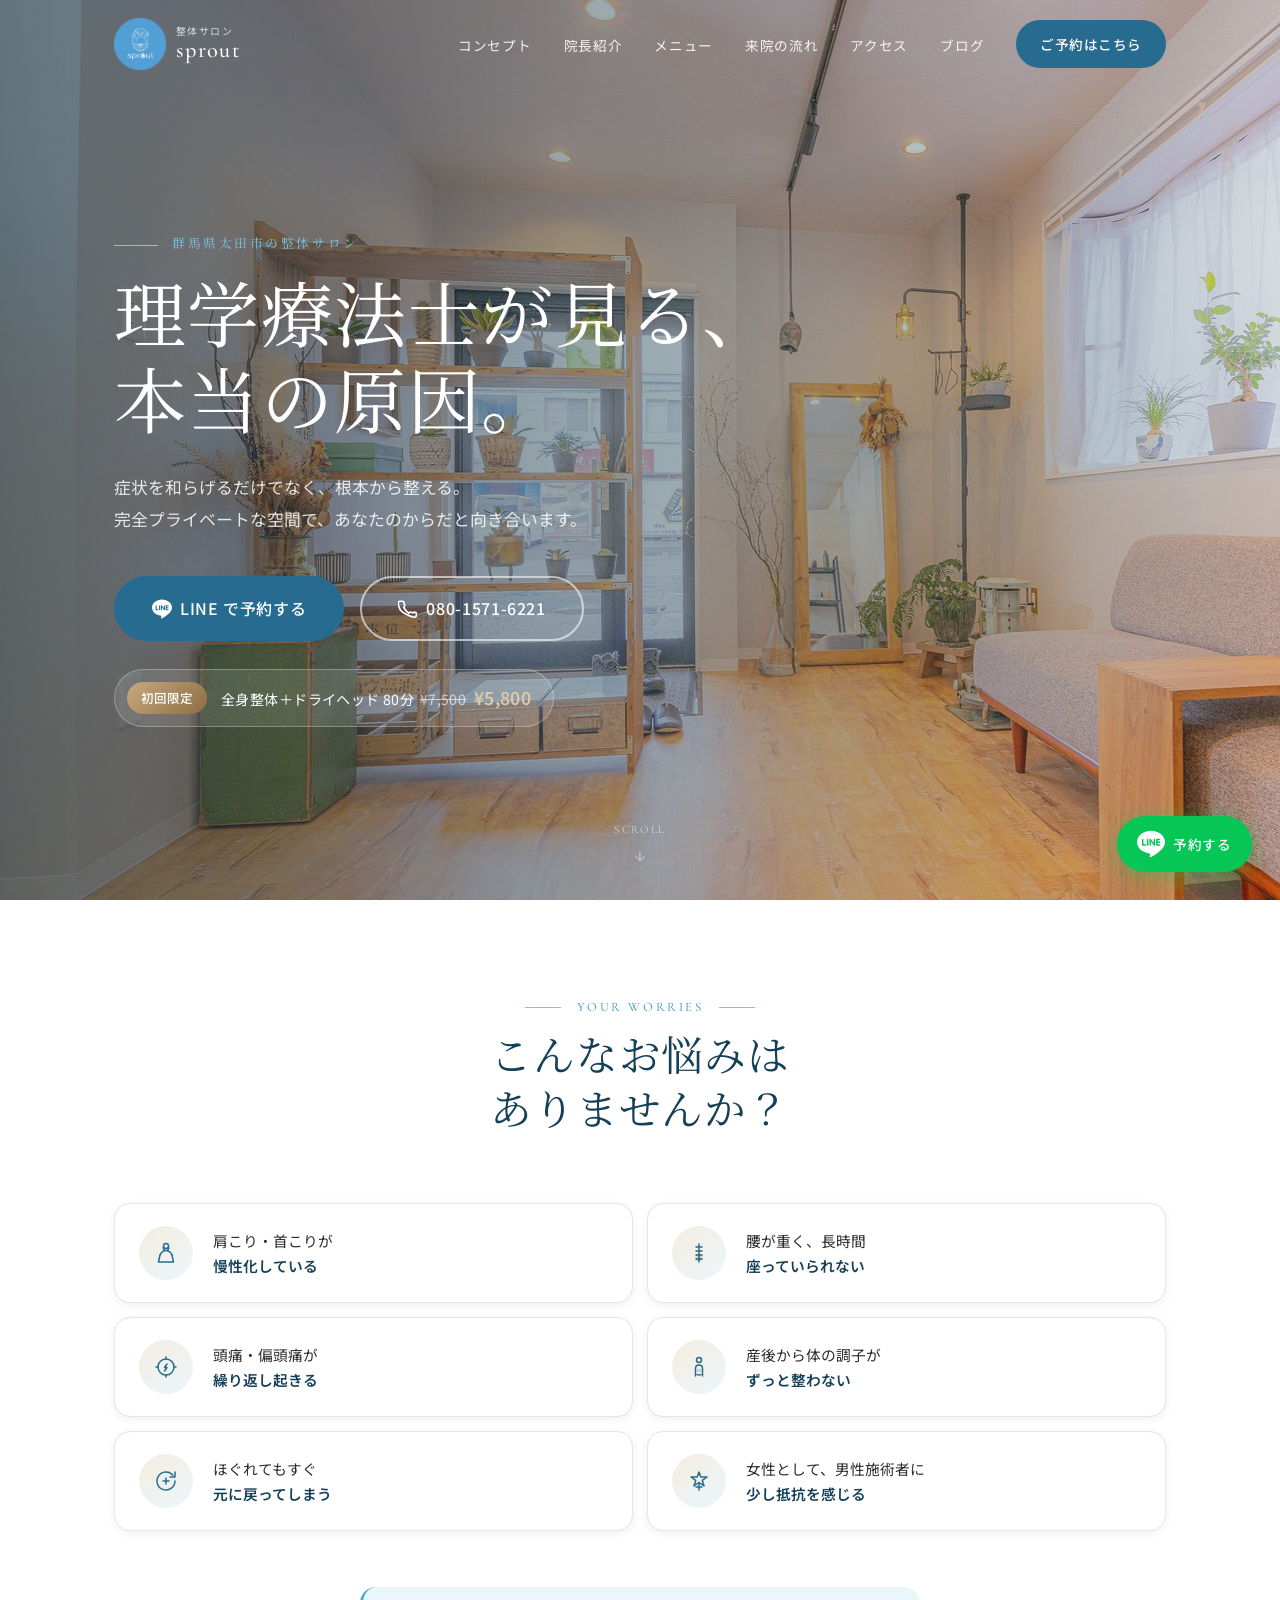
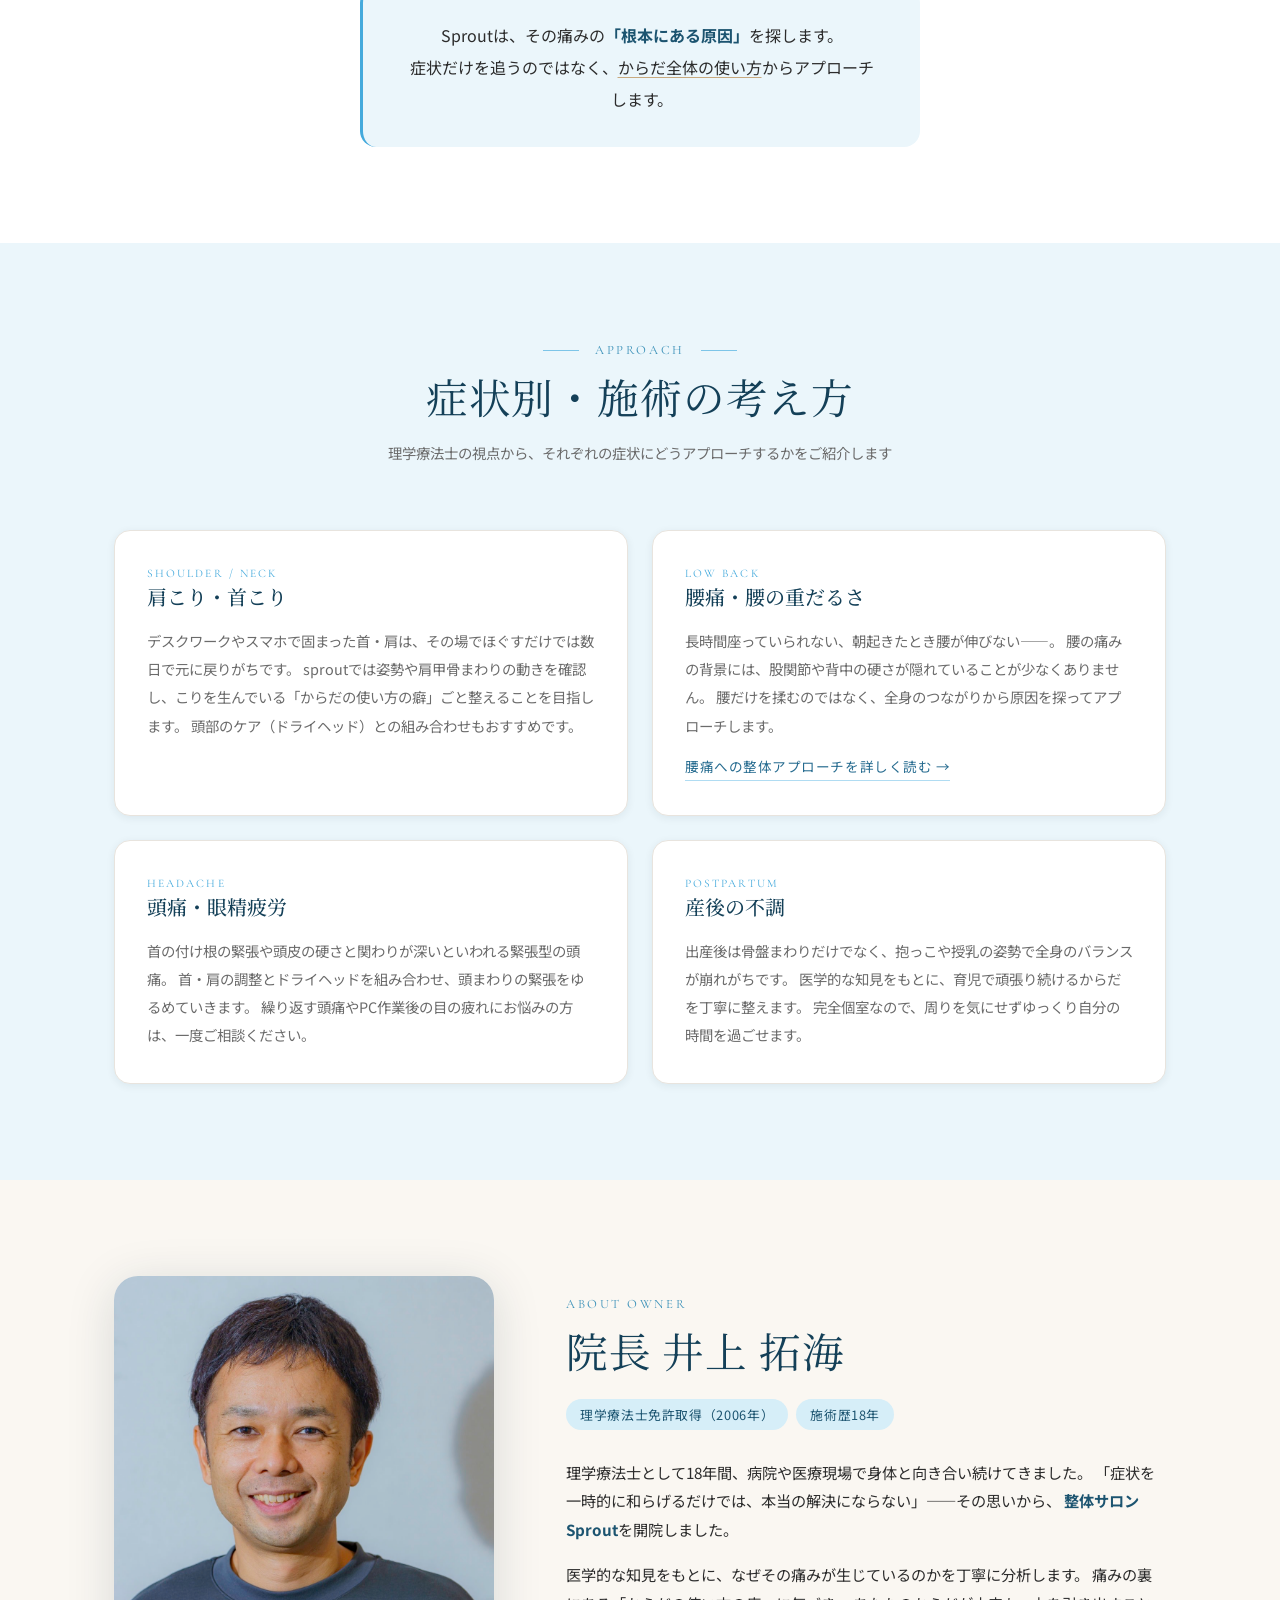
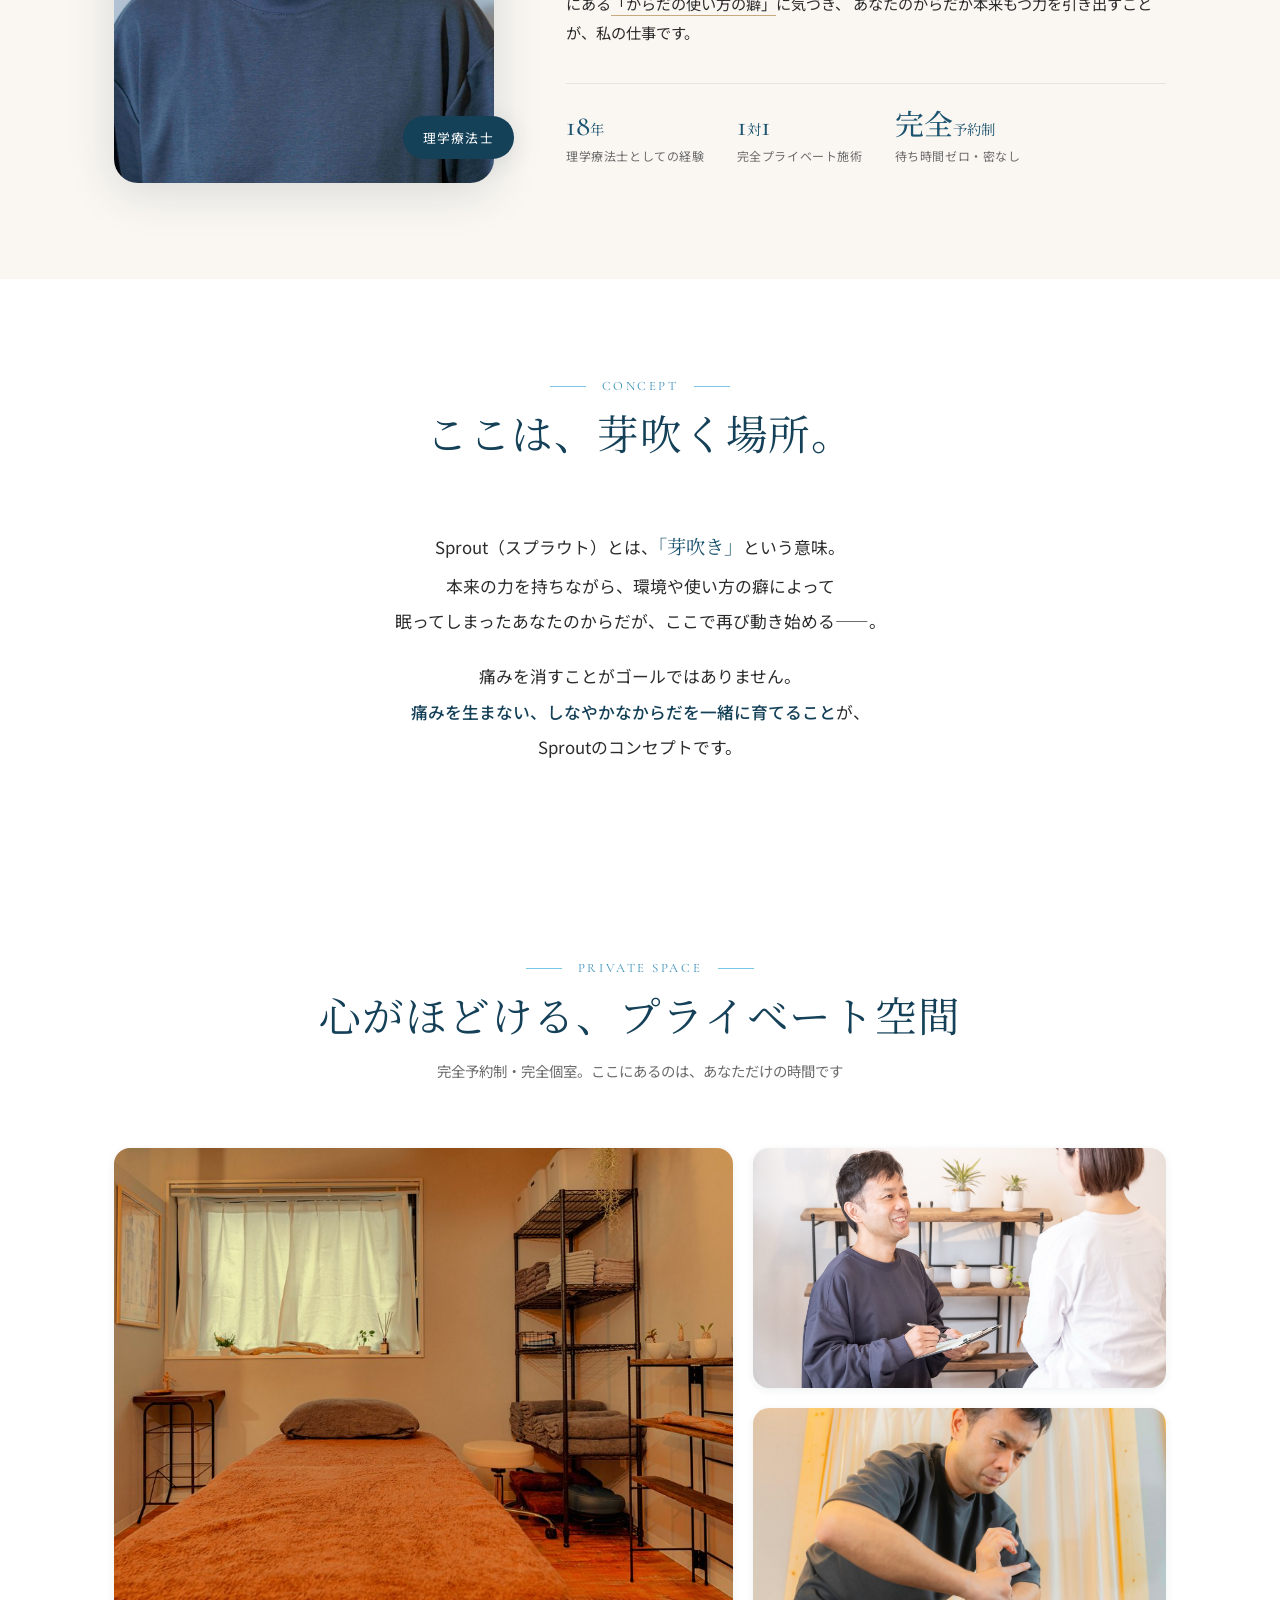
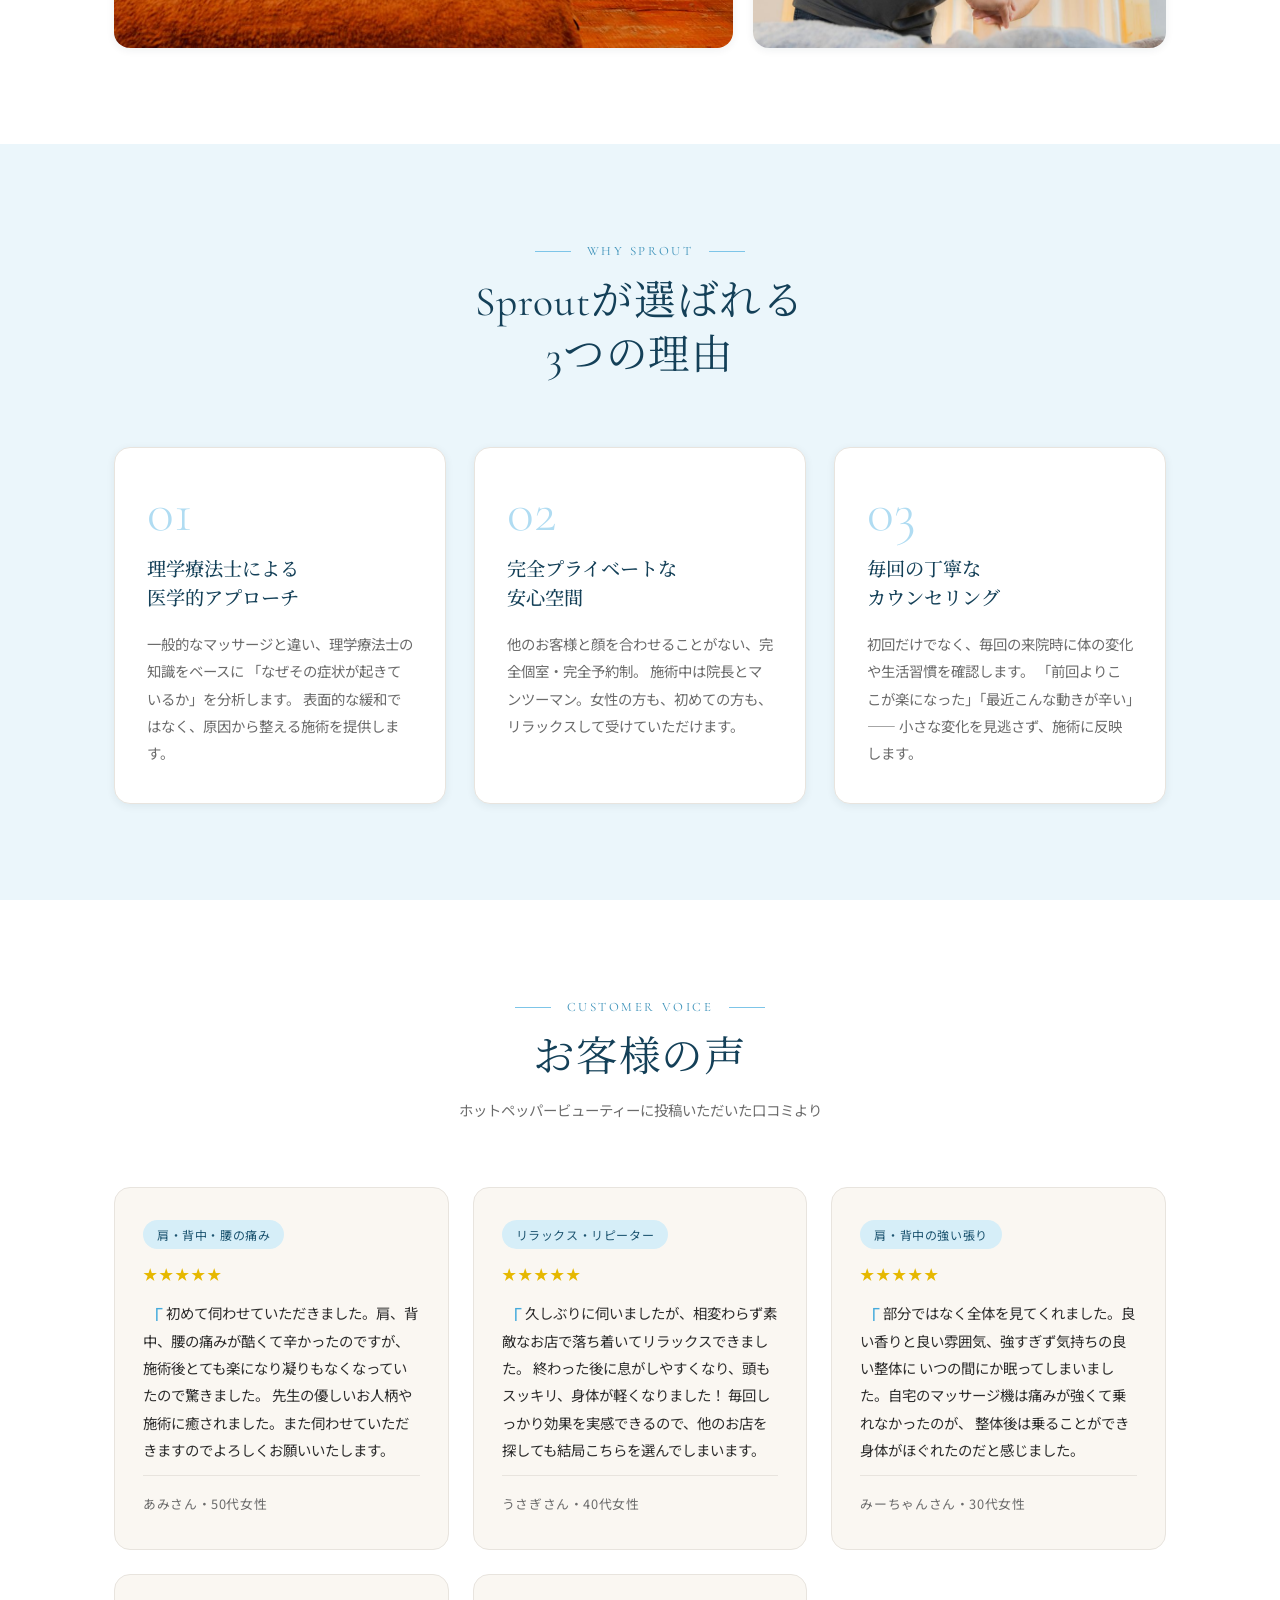
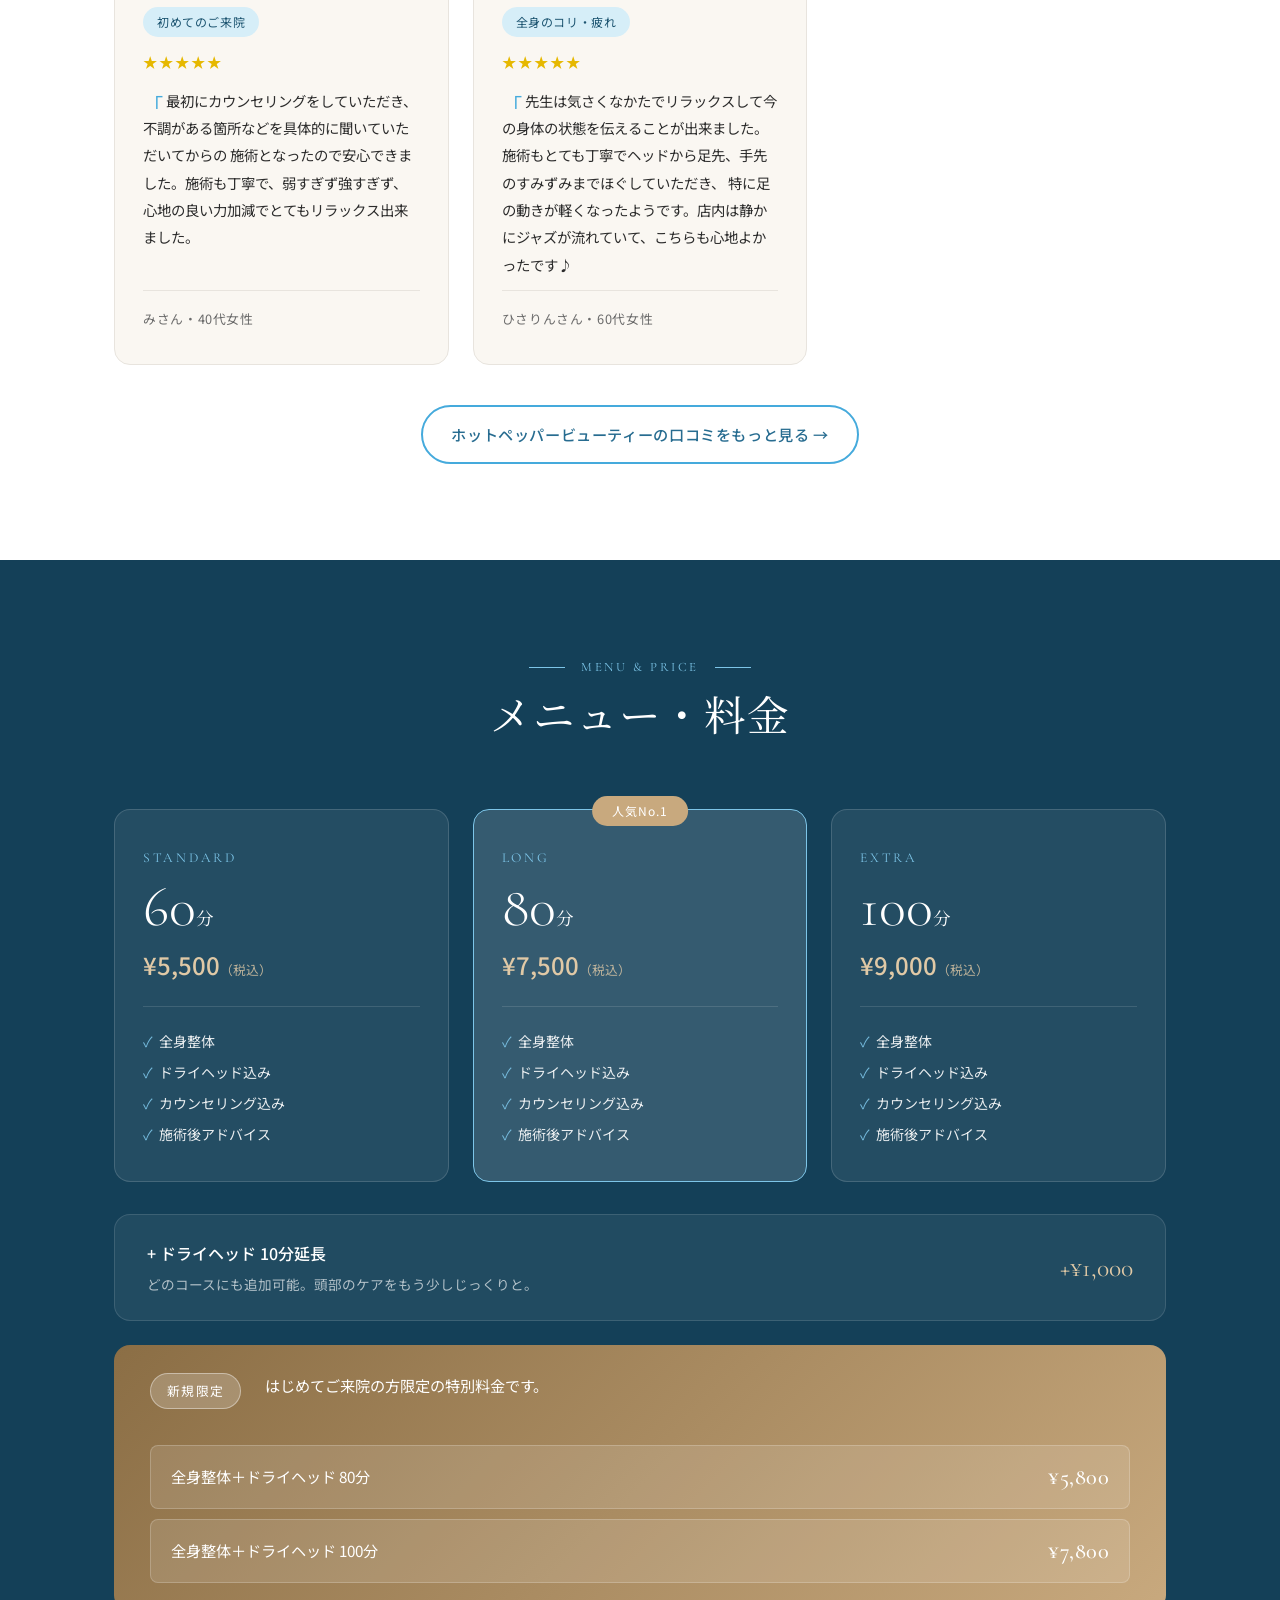
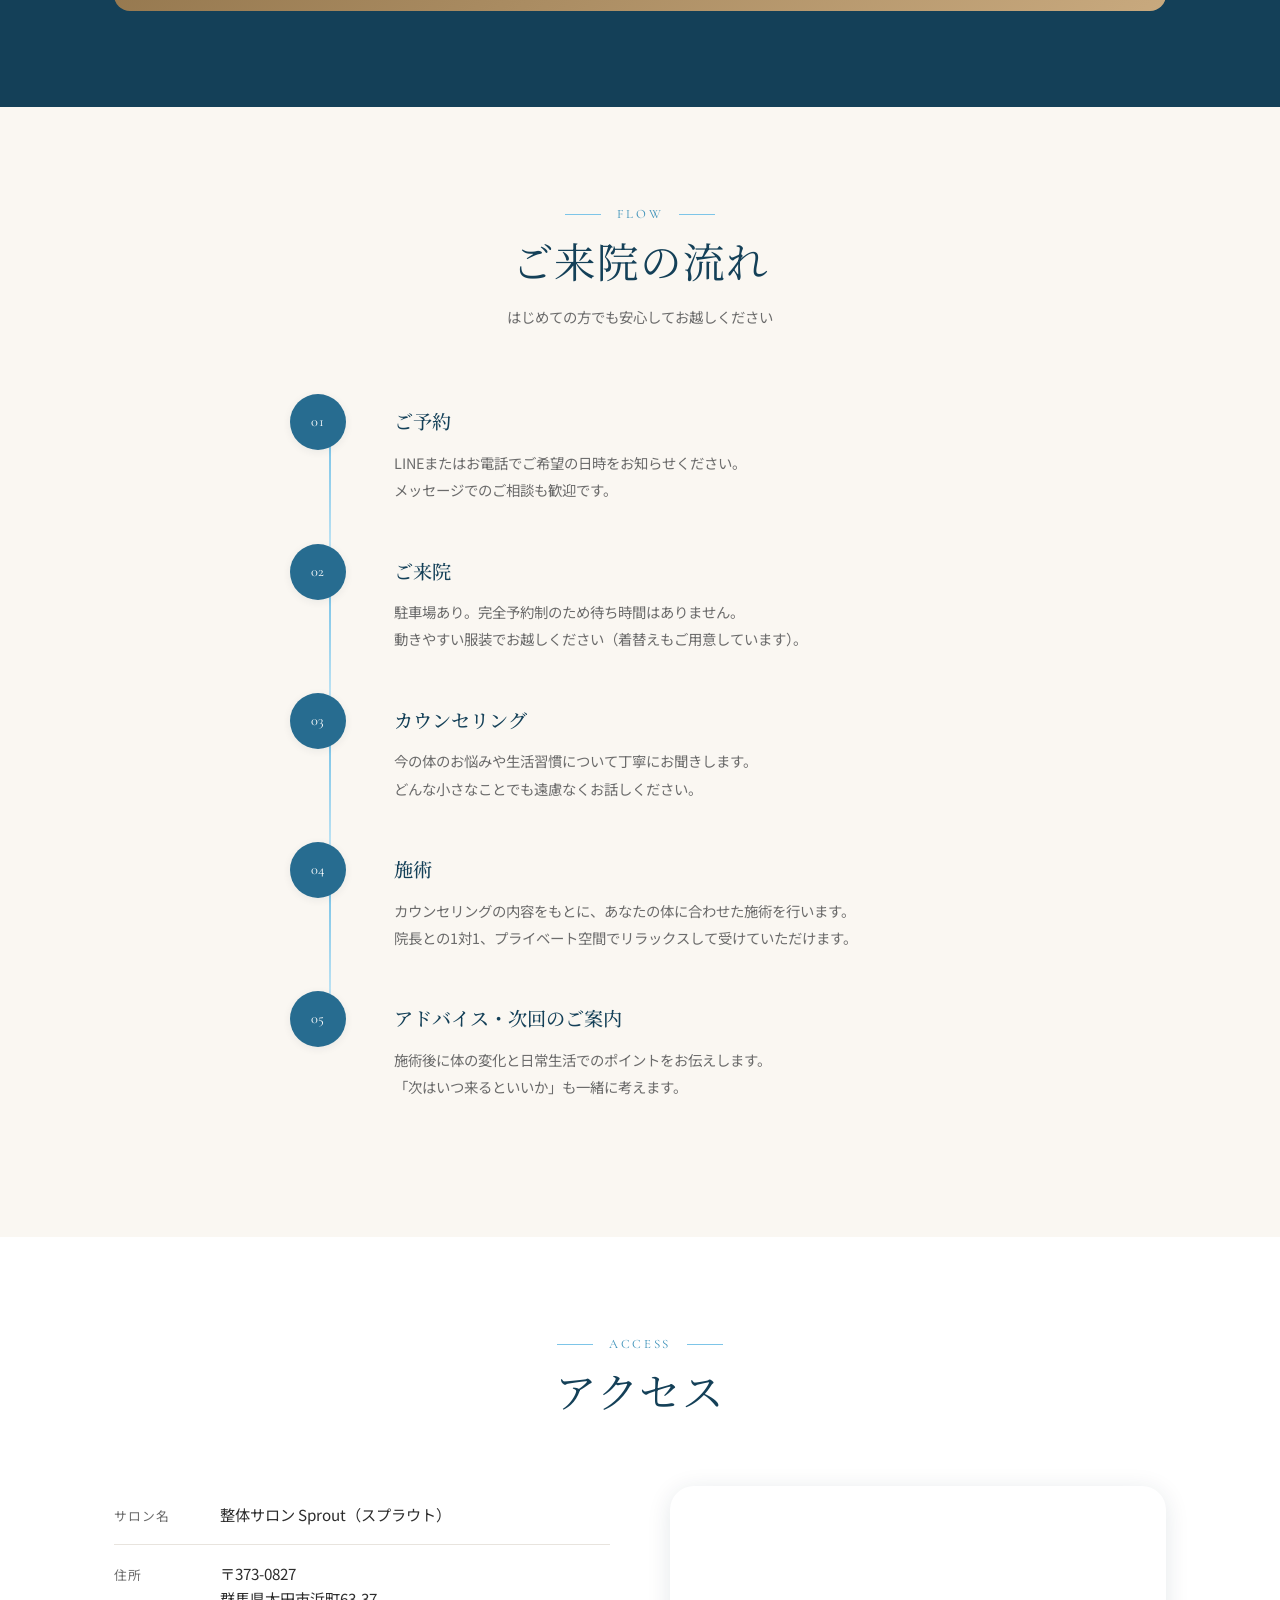
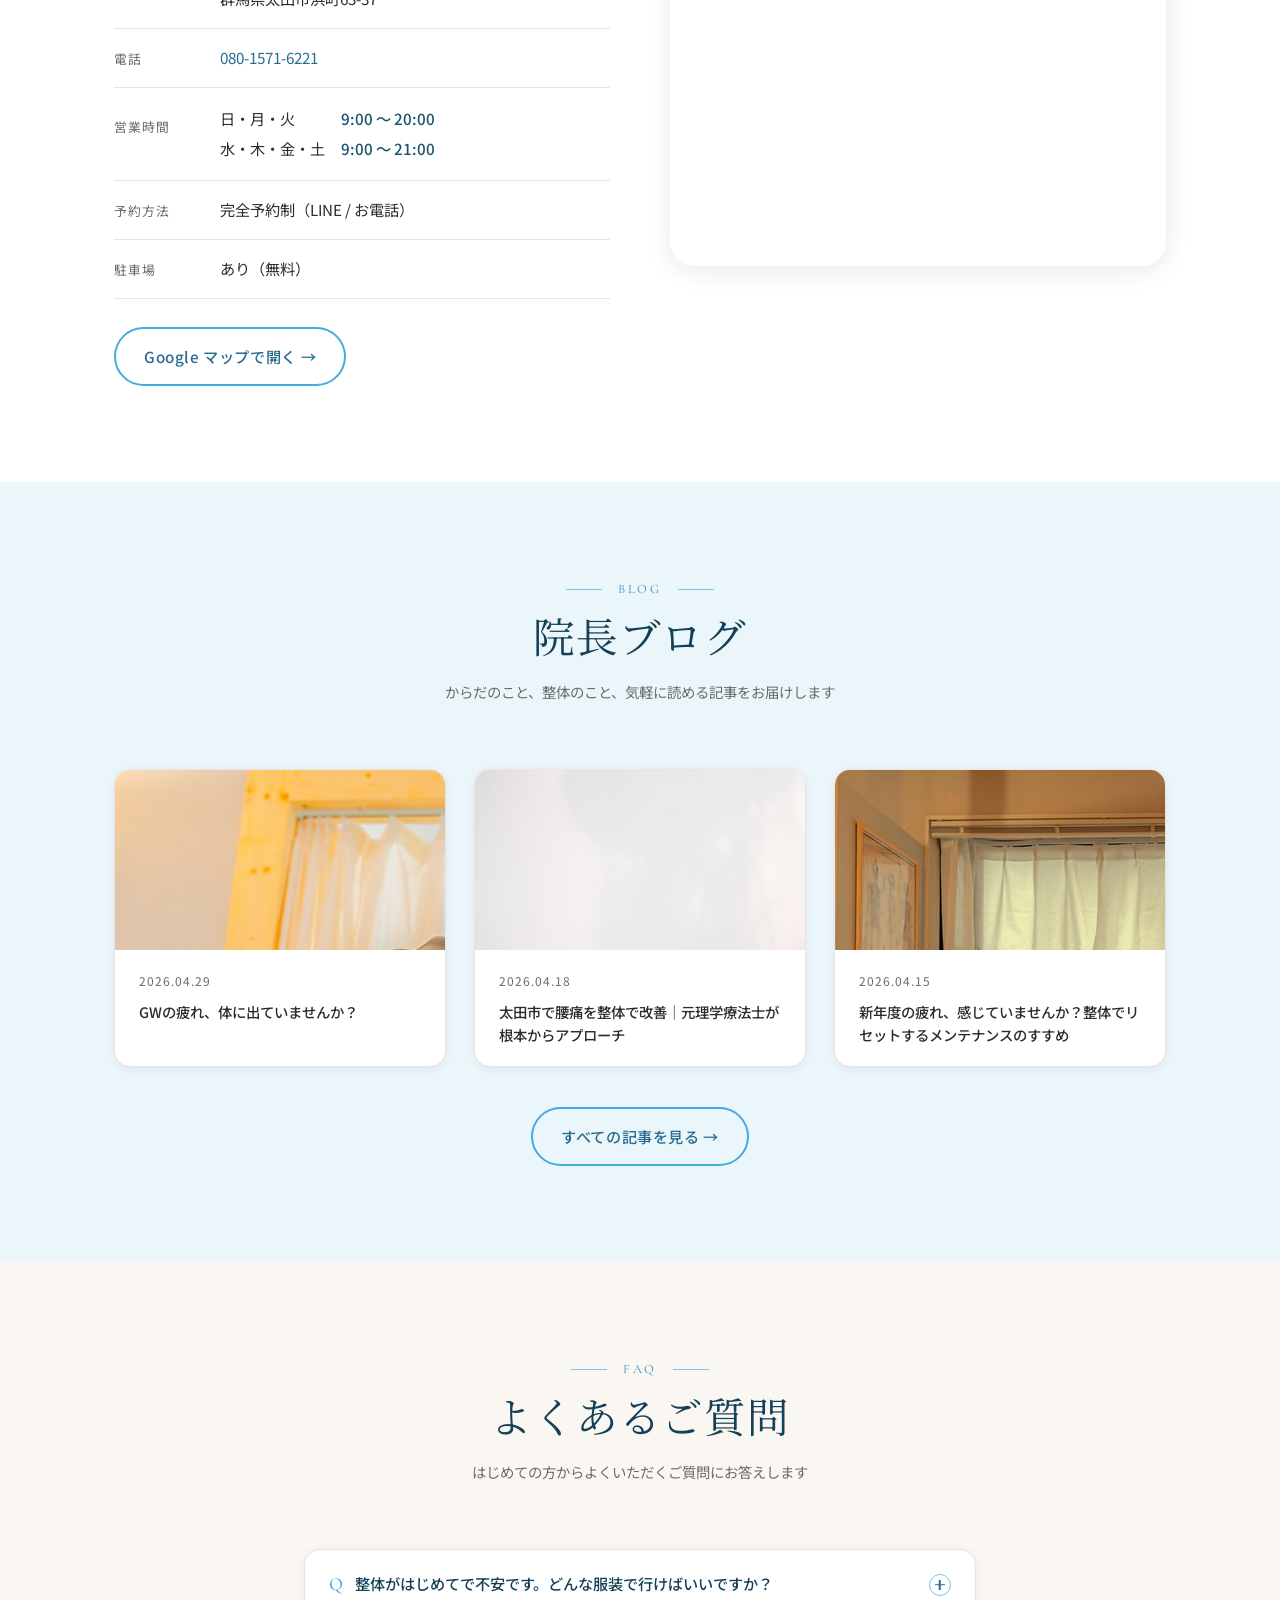
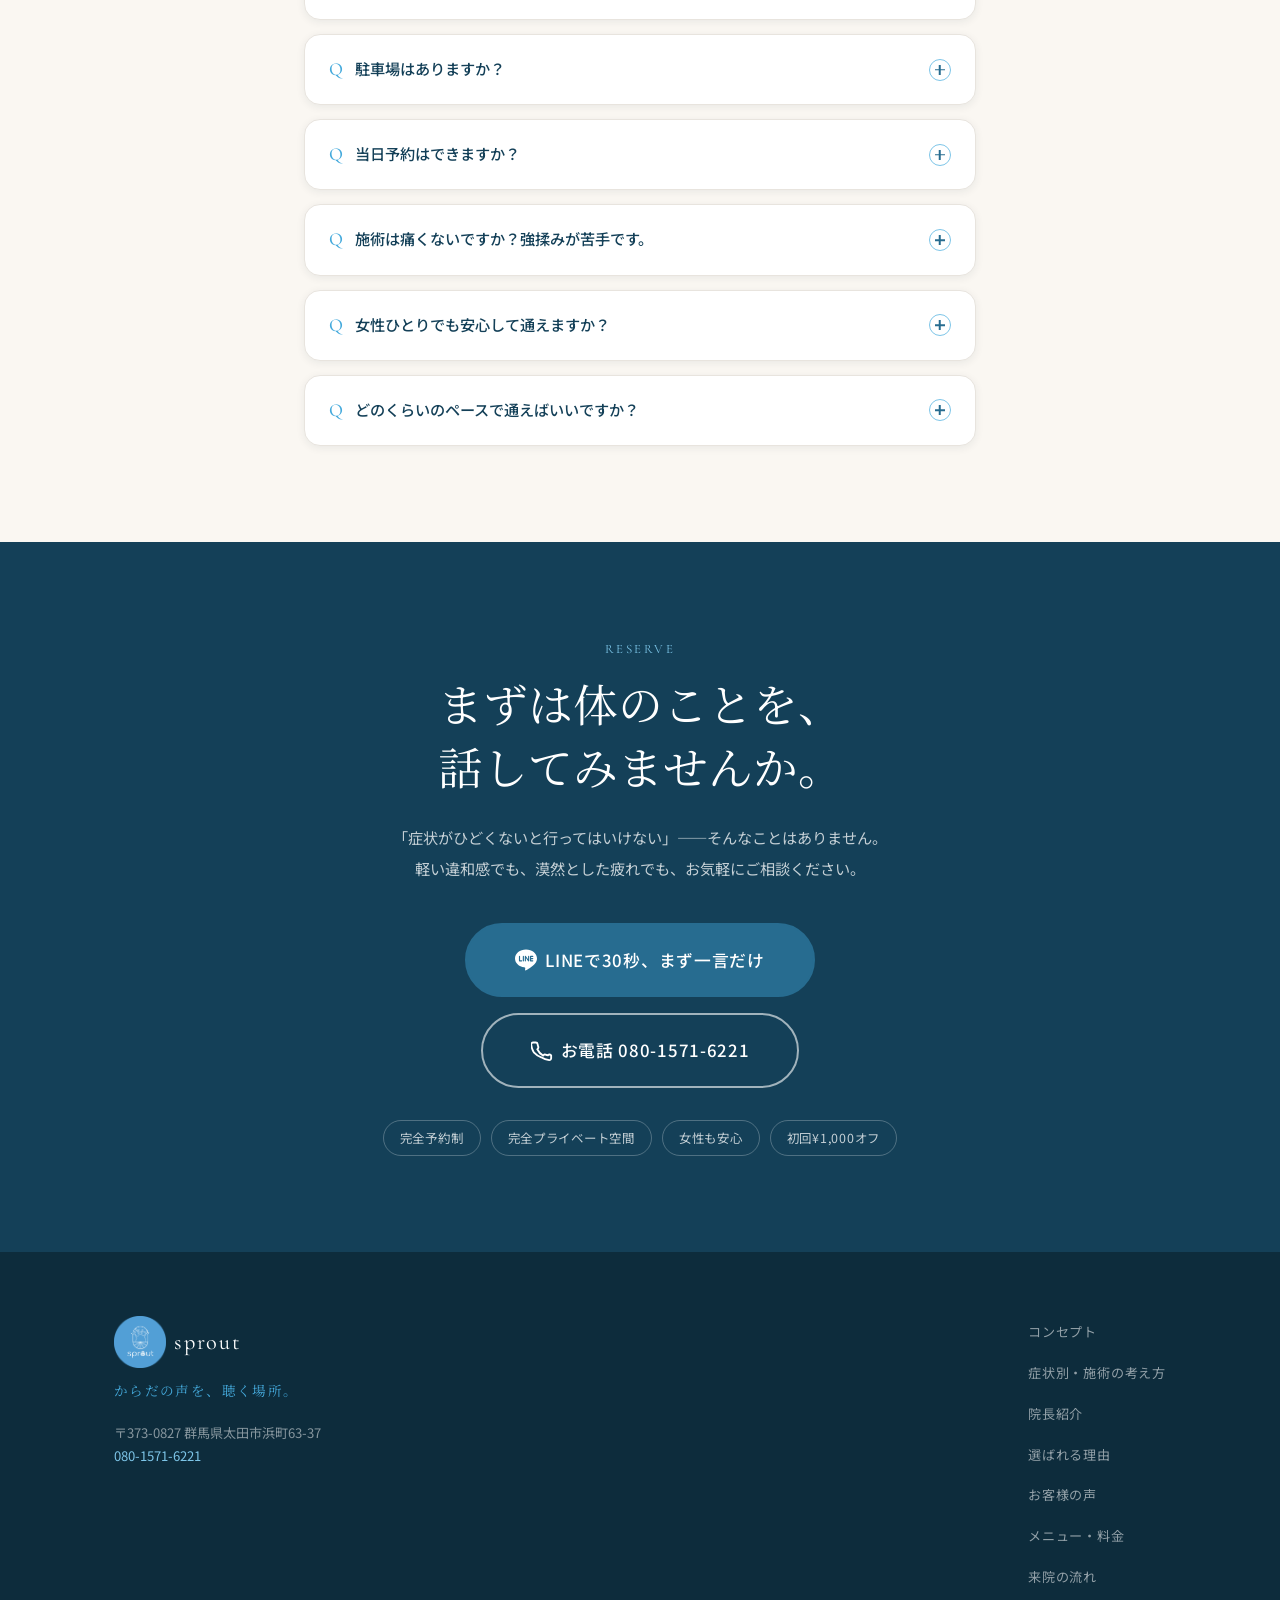
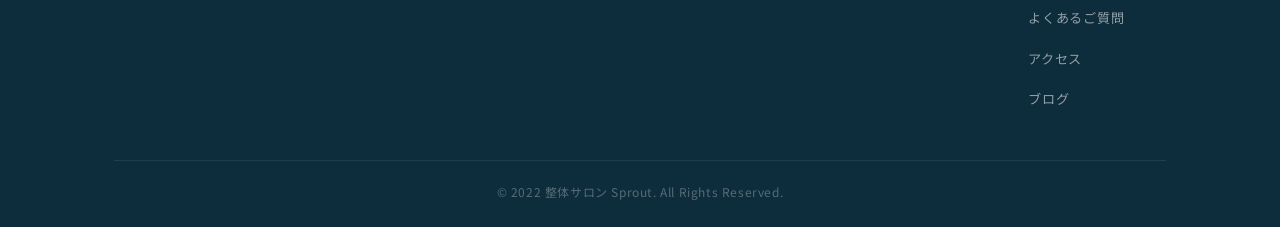
==== commit 591ffc54: "テコ入れ第2弾: 明朝体統一・初回限定バッジ・症状別セクション・スマホ固定予約バー・画像圧縮(3.4MB→264KB) Co-Authored-By: Claude Fable 5 <noreply@" ====
--- a/index.html
+++ b/index.html
@@ -90,6 +90,7 @@
     ],
     "priceRange": "¥5,500〜¥9,000",
     "currenciesAccepted": "JPY",
+    "knowsAbout": ["肩こり", "首こり", "腰痛", "頭痛", "眼精疲労", "産後の不調", "全身整体", "ドライヘッドスパ"],
     "hasOfferCatalog": {
       "@type": "OfferCatalog",
       "name": "施術メニュー",
@@ -187,9 +188,9 @@
   <!-- Fonts -->
   <link rel="preconnect" href="https://fonts.googleapis.com">
   <link rel="preconnect" href="https://fonts.gstatic.com" crossorigin>
-  <link href="https://fonts.googleapis.com/css2?family=Cormorant+Garamond:ital,wght@0,300;0,400;0,500;0,600;1,300;1,400&family=Noto+Sans+JP:wght@300;400;500&display=swap" rel="stylesheet">
-
-  <link rel="stylesheet" href="css/style.css?v=6">
+  <link href="https://fonts.googleapis.com/css2?family=Cormorant+Garamond:ital,wght@0,300;0,400;0,500;0,600;1,300;1,400&family=Noto+Sans+JP:wght@300;400;500&family=Noto+Serif+JP:wght@400;500;600&display=swap" rel="stylesheet">
+
+  <link rel="stylesheet" href="css/style.css?v=7">
 </head>
 <body>
 
@@ -251,6 +252,10 @@
             080-1571-6221
           </a>
         </div>
+        <a href="#menu" class="hero__offer">
+          <span class="hero__offer-label">初回限定</span>
+          <span class="hero__offer-text">全身整体＋ドライヘッド 80分 <s>¥7,500</s> <strong>¥5,800</strong></span>
+        </a>
       </div>
       <a href="#worries" class="hero__scroll" aria-label="下へスクロール">
         <span>Scroll</span>
@@ -339,6 +344,54 @@
         <div class="worries__answer reveal">
           <p>Sproutは、その痛みの<strong>「根本にある原因」</strong>を探します。<br>
           症状だけを追うのではなく、<em>からだ全体の使い方</em>からアプローチします。</p>
+        </div>
+      </div>
+    </section>
+
+    <!-- ============================================================
+         SYMPTOMS（症状別・施術の考え方）
+         ============================================================ -->
+    <section class="symptoms section section--sage-light" id="symptoms">
+      <div class="container">
+        <div class="section-head reveal">
+          <span class="section-label">Approach</span>
+          <h2 class="section-title">症状別・施術の考え方</h2>
+          <p class="section-sub">理学療法士の視点から、それぞれの症状にどうアプローチするかをご紹介します</p>
+        </div>
+        <div class="symptoms__grid">
+          <article class="symptoms__card reveal">
+            <h3 class="symptoms__title"><span class="symptoms__en">Shoulder / Neck</span>肩こり・首こり</h3>
+            <p class="symptoms__text">
+              デスクワークやスマホで固まった首・肩は、その場でほぐすだけでは数日で元に戻りがちです。
+              sproutでは姿勢や肩甲骨まわりの動きを確認し、こりを生んでいる「からだの使い方の癖」ごと整えることを目指します。
+              頭部のケア（ドライヘッド）との組み合わせもおすすめです。
+            </p>
+          </article>
+          <article class="symptoms__card reveal">
+            <h3 class="symptoms__title"><span class="symptoms__en">Low Back</span>腰痛・腰の重だるさ</h3>
+            <p class="symptoms__text">
+              長時間座っていられない、朝起きたとき腰が伸びない——。
+              腰の痛みの背景には、股関節や背中の硬さが隠れていることが少なくありません。
+              腰だけを揉むのではなく、全身のつながりから原因を探ってアプローチします。
+            </p>
+            <a href="https://blog.seitai-sprout.com/ota-lumbago-seitai/" class="symptoms__link" target="_blank" rel="noopener">腰痛への整体アプローチを詳しく読む →</a>
+          </article>
+          <article class="symptoms__card reveal">
+            <h3 class="symptoms__title"><span class="symptoms__en">Headache</span>頭痛・眼精疲労</h3>
+            <p class="symptoms__text">
+              首の付け根の緊張や頭皮の硬さと関わりが深いといわれる緊張型の頭痛。
+              首・肩の調整とドライヘッドを組み合わせ、頭まわりの緊張をゆるめていきます。
+              繰り返す頭痛やPC作業後の目の疲れにお悩みの方は、一度ご相談ください。
+            </p>
+          </article>
+          <article class="symptoms__card reveal">
+            <h3 class="symptoms__title"><span class="symptoms__en">Postpartum</span>産後の不調</h3>
+            <p class="symptoms__text">
+              出産後は骨盤まわりだけでなく、抱っこや授乳の姿勢で全身のバランスが崩れがちです。
+              医学的な知見をもとに、育児で頑張り続けるからだを丁寧に整えます。
+              完全個室なので、周りを気にせずゆっくり自分の時間を過ごせます。
+            </p>
+          </article>
         </div>
       </div>
     </section>
@@ -929,6 +982,7 @@
         <nav class="footer__nav" aria-label="フッターナビゲーション">
           <ul>
             <li><a href="#concept">コンセプト</a></li>
+            <li><a href="#symptoms">症状別・施術の考え方</a></li>
             <li><a href="#owner">院長紹介</a></li>
             <li><a href="#why">選ばれる理由</a></li>
             <li><a href="#voice">お客様の声</a></li>
@@ -952,6 +1006,18 @@
     <span>予約する</span>
   </a>
 
+  <!-- モバイル固定予約バー（600px以下で表示） -->
+  <nav class="sticky-cta" aria-label="ご予約">
+    <a href="https://lin.ee/uu1mPwV" class="sticky-cta__line" target="_blank" rel="noopener">
+      <svg viewBox="0 0 24 24" fill="currentColor" width="18" height="18" aria-hidden="true"><path d="M24 10.314C24 4.943 18.615.572 12 .572S0 4.943 0 10.314c0 4.811 4.27 8.842 10.035 9.608.391.082.923.258 1.058.59.12.301.079.766.038 1.08l-.164 1.02c-.045.301-.24 1.186 1.049.645 1.291-.539 6.916-4.070 9.436-6.975C23.176 14.393 24 12.458 24 10.314"/></svg>
+      LINEで予約
+    </a>
+    <a href="tel:080-1571-6221" class="sticky-cta__tel">
+      <svg viewBox="0 0 24 24" fill="none" stroke="currentColor" stroke-width="2" width="18" height="18" aria-hidden="true"><path d="M22 16.92v3a2 2 0 01-2.18 2 19.79 19.79 0 01-8.63-3.07A19.5 19.5 0 013.07 13.5 19.79 19.79 0 01.22 4.9 2 2 0 012.2 2.73h3a2 2 0 012 1.72c.127.96.361 1.903.7 2.81a2 2 0 01-.45 2.11L6.91 10.09A16 16 0 0013.09 17l.59-.59a2 2 0 012.11-.45c.907.339 1.85.573 2.81.7A2 2 0 0122 16.92z"/></svg>
+      電話で予約
+    </a>
+  </nav>
+
   <script src="js/main.js"></script>
 </body>
 </html>
--- a/css/style.css
+++ b/css/style.css
@@ -508,6 +508,52 @@
   align-items: center;
 }
 
+/* 初回限定オファーバッジ */
+.hero__offer {
+  display: inline-flex;
+  align-items: center;
+  gap: 14px;
+  margin-top: 28px;
+  padding: 12px 22px 12px 12px;
+  background: rgba(255, 255, 255, 0.1);
+  backdrop-filter: blur(6px);
+  -webkit-backdrop-filter: blur(6px);
+  border: 1px solid rgba(255, 255, 255, 0.28);
+  border-radius: 100px;
+  color: var(--c-white);
+  font-size: 0.88rem;
+  letter-spacing: 0.03em;
+  transition: background var(--transition), transform var(--transition);
+}
+
+.hero__offer:hover {
+  background: rgba(255, 255, 255, 0.18);
+  transform: translateY(-2px);
+  opacity: 1;
+}
+
+.hero__offer-label {
+  background: linear-gradient(135deg, var(--c-beige-500), var(--c-beige-700));
+  padding: 5px 14px;
+  border-radius: 100px;
+  font-size: 0.78rem;
+  font-weight: 500;
+  letter-spacing: 0.08em;
+  white-space: nowrap;
+}
+
+.hero__offer-text s {
+  opacity: 0.65;
+  margin: 0 2px;
+}
+
+.hero__offer-text strong {
+  font-size: 1.25em;
+  font-weight: 600;
+  color: var(--c-beige-300);
+  margin-left: 2px;
+}
+
 .hero__scroll {
   position: absolute;
   bottom: 36px;
@@ -624,6 +670,73 @@
 
 .worries__answer strong { color: var(--c-sage-700); }
 .worries__answer em { font-style: normal; text-decoration: underline; text-decoration-color: var(--c-beige-500); text-underline-offset: 3px; }
+
+/* ============================================================
+   9b. Symptoms（症状別・施術の考え方）
+   ============================================================ */
+.symptoms__grid {
+  display: grid;
+  grid-template-columns: repeat(2, 1fr);
+  gap: 24px;
+}
+
+.symptoms__card {
+  background: var(--c-white);
+  border: 1px solid var(--c-border);
+  border-radius: var(--radius-lg);
+  padding: 34px 32px;
+  box-shadow: var(--shadow-sm);
+  display: flex;
+  flex-direction: column;
+  gap: 14px;
+  transition: transform var(--transition), box-shadow var(--transition);
+}
+
+.symptoms__card:hover {
+  transform: translateY(-4px);
+  box-shadow: var(--shadow-md);
+}
+
+.symptoms__title {
+  font-family: var(--font-serif);
+  font-size: 1.25rem;
+  font-weight: 500;
+  color: var(--c-sage-800);
+  line-height: 1.4;
+  display: flex;
+  flex-direction: column;
+  gap: 4px;
+}
+
+.symptoms__en {
+  font-size: 0.72rem;
+  letter-spacing: 0.18em;
+  text-transform: uppercase;
+  color: var(--c-sage-400);
+  font-weight: 400;
+}
+
+.symptoms__text {
+  font-size: 0.9rem;
+  line-height: 1.95;
+  color: var(--c-text-muted);
+  flex: 1;
+}
+
+.symptoms__link {
+  font-size: 0.85rem;
+  color: var(--c-sage-600);
+  letter-spacing: 0.04em;
+  border-bottom: 1px solid var(--c-sage-200);
+  padding-bottom: 2px;
+  width: fit-content;
+  transition: border-color var(--transition);
+}
+
+.symptoms__link:hover {
+  border-color: var(--c-sage-600);
+  opacity: 1;
+}
 
 /* ============================================================
    10. Owner（院長紹介）
@@ -1592,6 +1705,51 @@
 }
 
 /* ============================================================
+   20b. モバイル固定予約バー（600px以下でFABの代わりに表示）
+   ============================================================ */
+.sticky-cta {
+  display: none;
+  position: fixed;
+  bottom: 0;
+  left: 0;
+  right: 0;
+  z-index: 950;
+  gap: 1px;
+  background: rgba(255, 255, 255, 0.6);
+  box-shadow: 0 -4px 20px rgba(18, 48, 63, 0.15);
+  padding-bottom: env(safe-area-inset-bottom);
+}
+
+.sticky-cta a {
+  flex: 1;
+  display: flex;
+  align-items: center;
+  justify-content: center;
+  gap: 8px;
+  padding: 16px 8px;
+  font-size: 0.92rem;
+  font-weight: 500;
+  letter-spacing: 0.04em;
+  color: var(--c-white);
+}
+
+.sticky-cta__line { background: #06c755; }
+.sticky-cta__tel  { background: var(--c-sage-600); }
+
+/* ============================================================
+   20c. 細部ポリッシュ
+   ============================================================ */
+::selection {
+  background: var(--c-sage-200);
+  color: var(--c-sage-900);
+}
+
+:focus-visible {
+  outline: 2px solid var(--c-sage-500);
+  outline-offset: 3px;
+}
+
+/* ============================================================
    21. Mobile Navigation overlay
    ============================================================ */
 @media (max-width: 900px) {
@@ -1702,6 +1860,12 @@
     margin: 0 auto;
   }
 
+  .symptoms__grid {
+    grid-template-columns: 1fr;
+    max-width: 560px;
+    margin: 0 auto;
+  }
+
   .space__item--main {
     grid-row: auto;
   }
@@ -1778,8 +1942,21 @@
     justify-content: center;
   }
 
-  .fab-line span { display: none; }
-  .fab-line { padding: 14px; border-radius: 50%; }
+  /* 600px以下: FABを隠して固定予約バーに切り替え */
+  .fab-line { display: none; }
+  .sticky-cta { display: flex; }
+
+  /* 固定バーに隠れないよう余白を確保 */
+  body { padding-bottom: 58px; }
+
+  .hero__offer {
+    margin-top: 22px;
+    padding: 10px 18px 10px 10px;
+    font-size: 0.8rem;
+    gap: 10px;
+  }
+
+  .symptoms__card { padding: 26px 22px; }
 
   .sp-only { display: inline; }
 
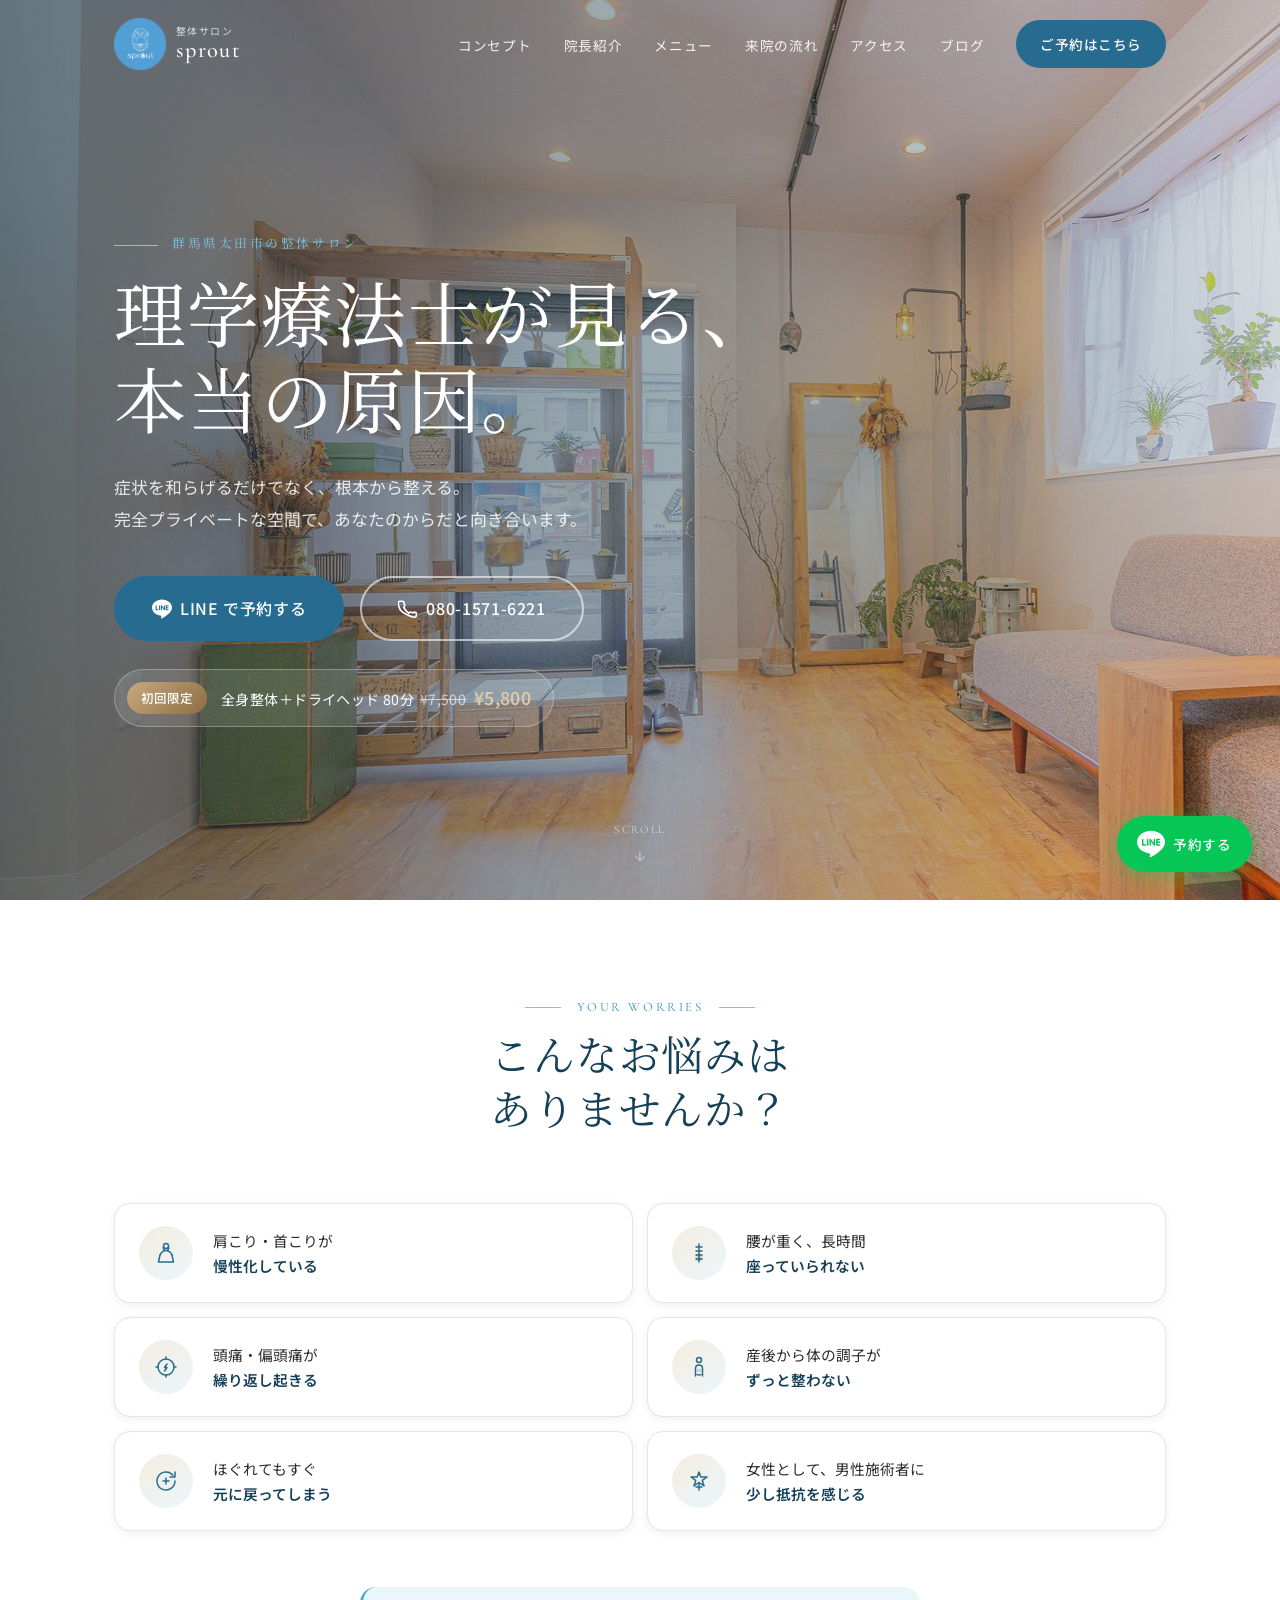
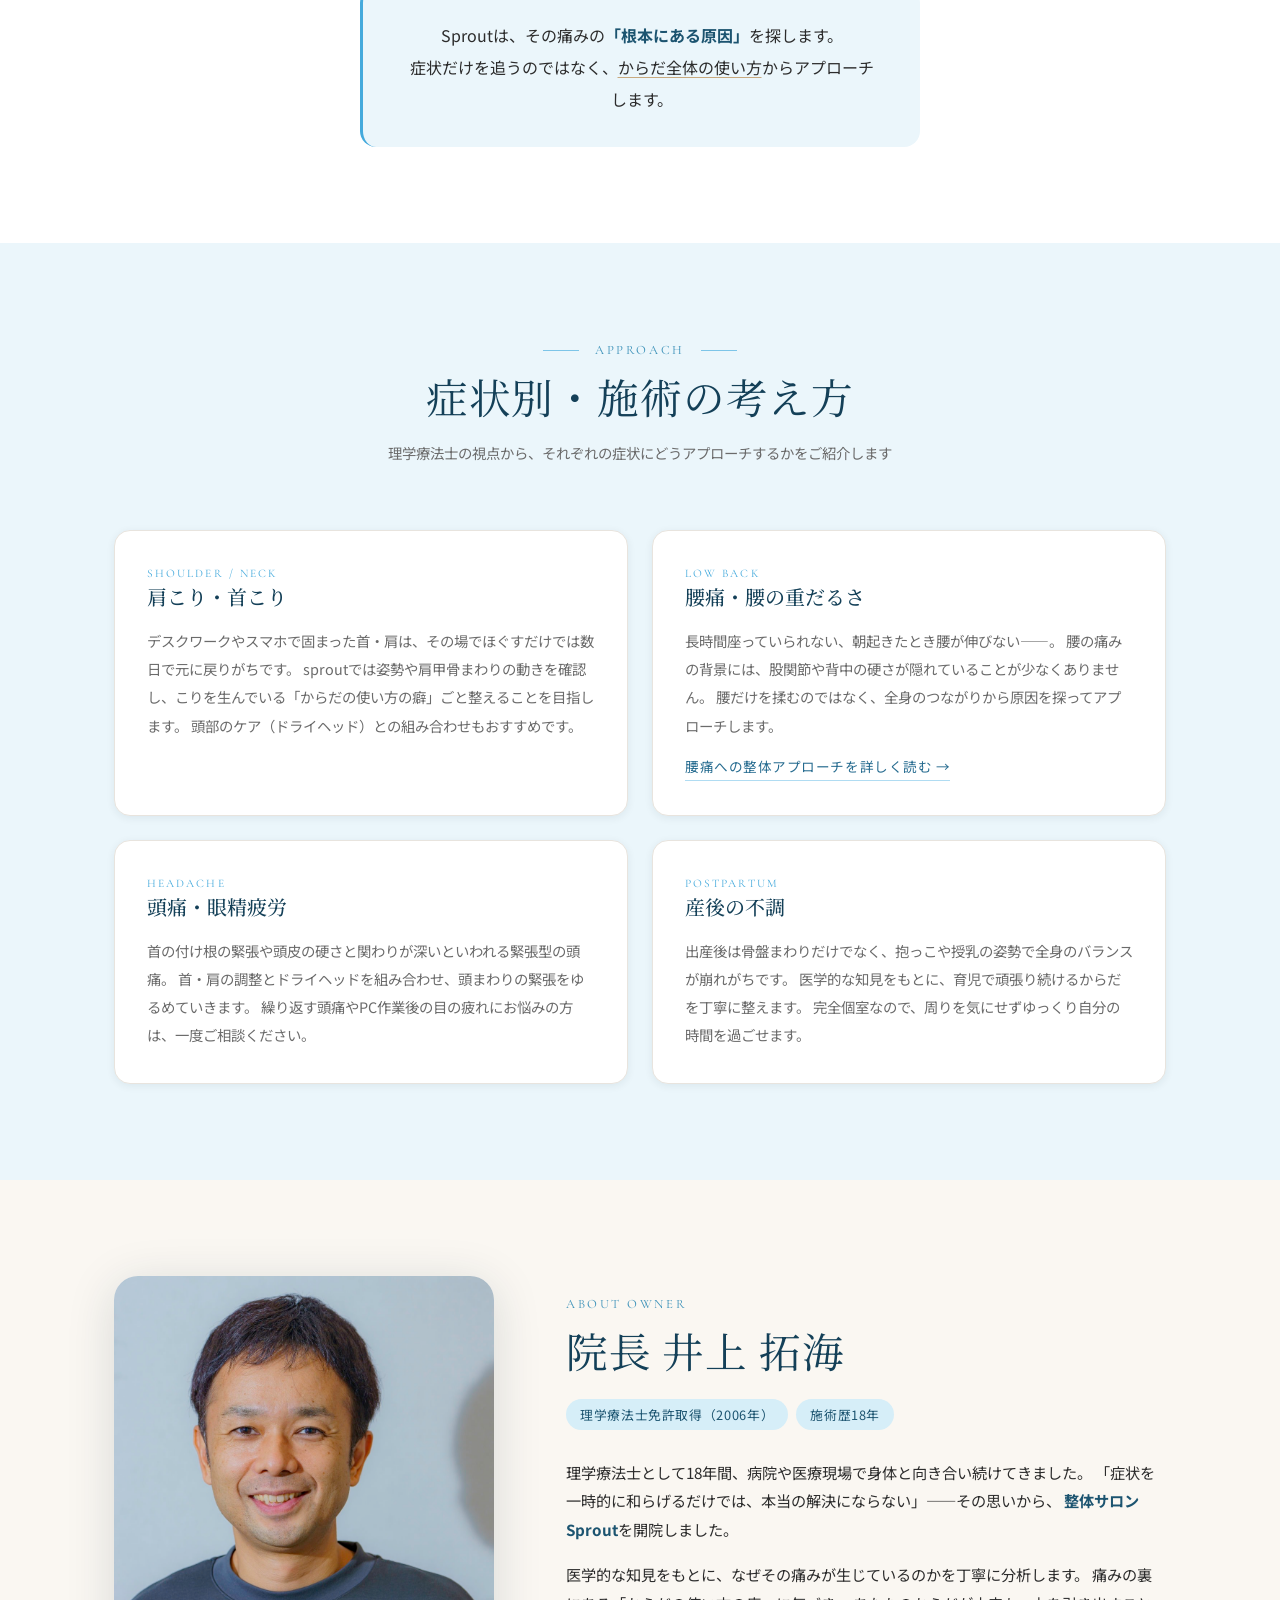
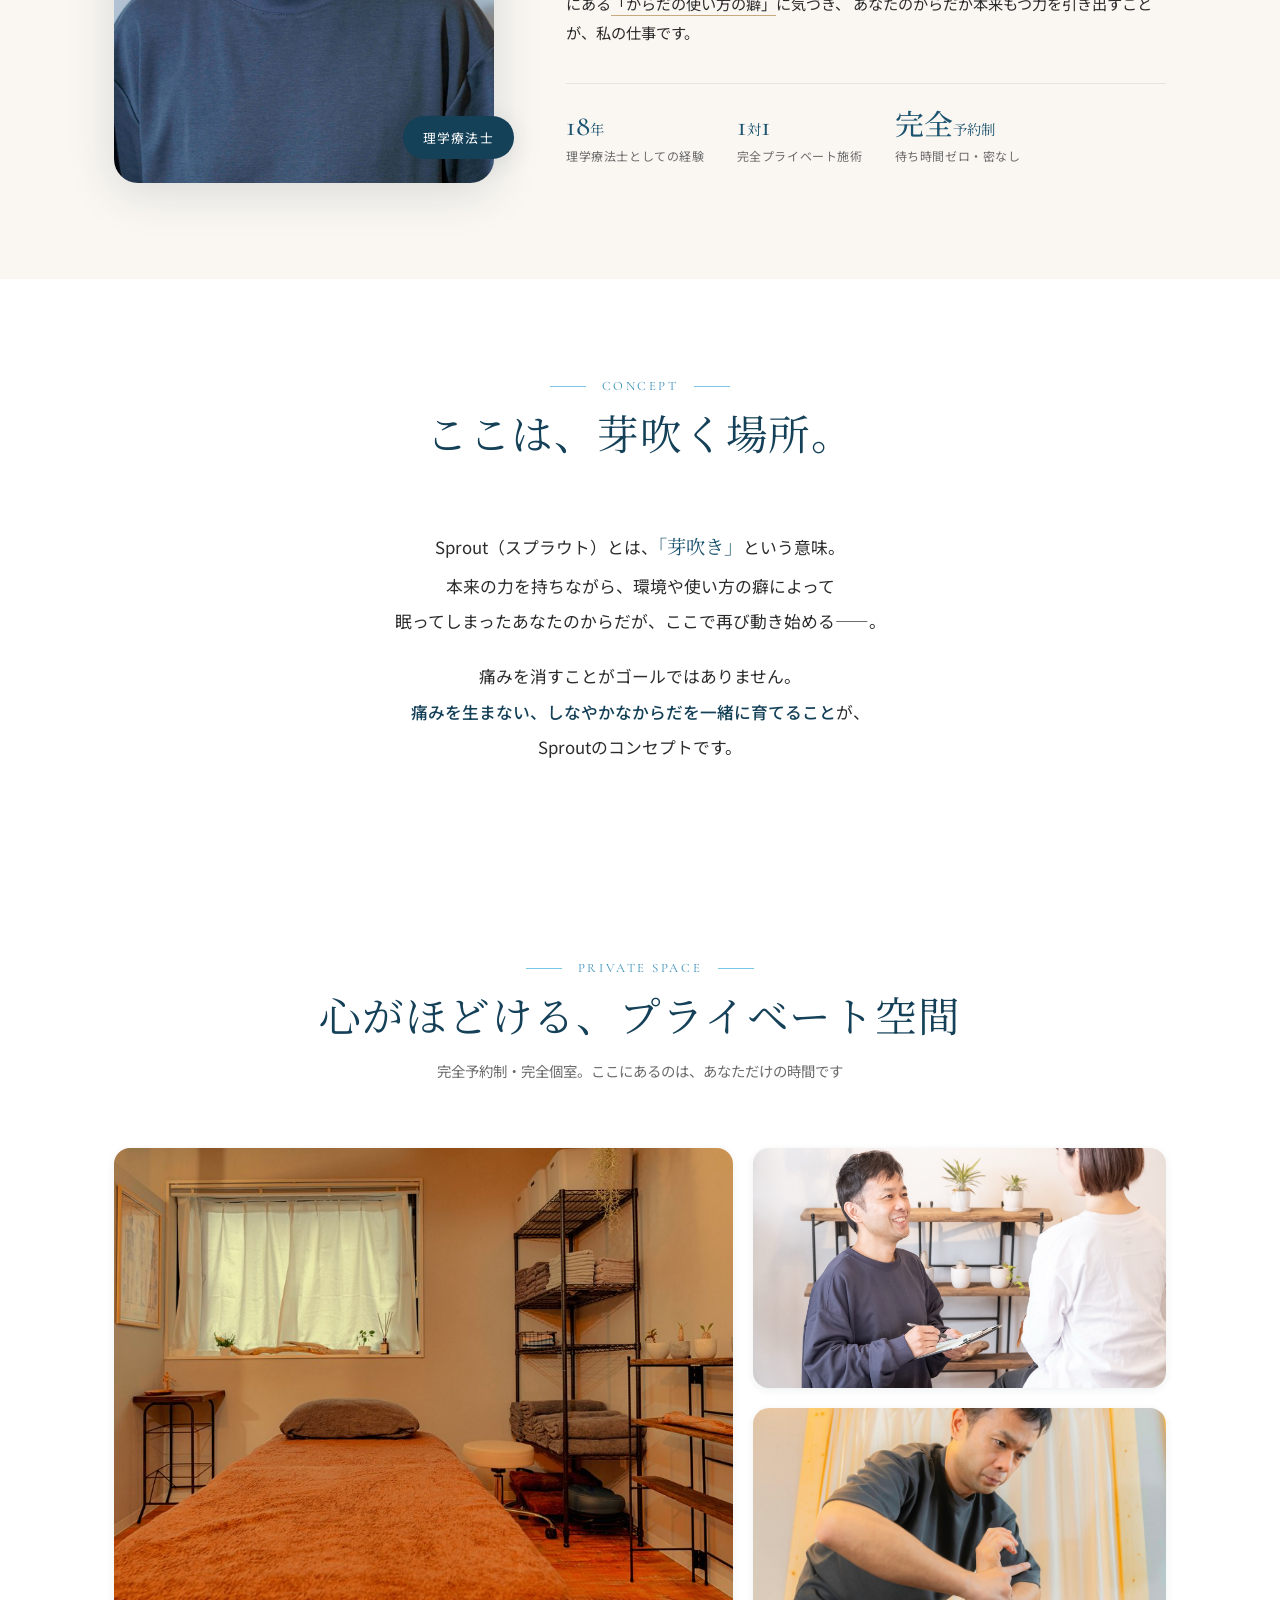
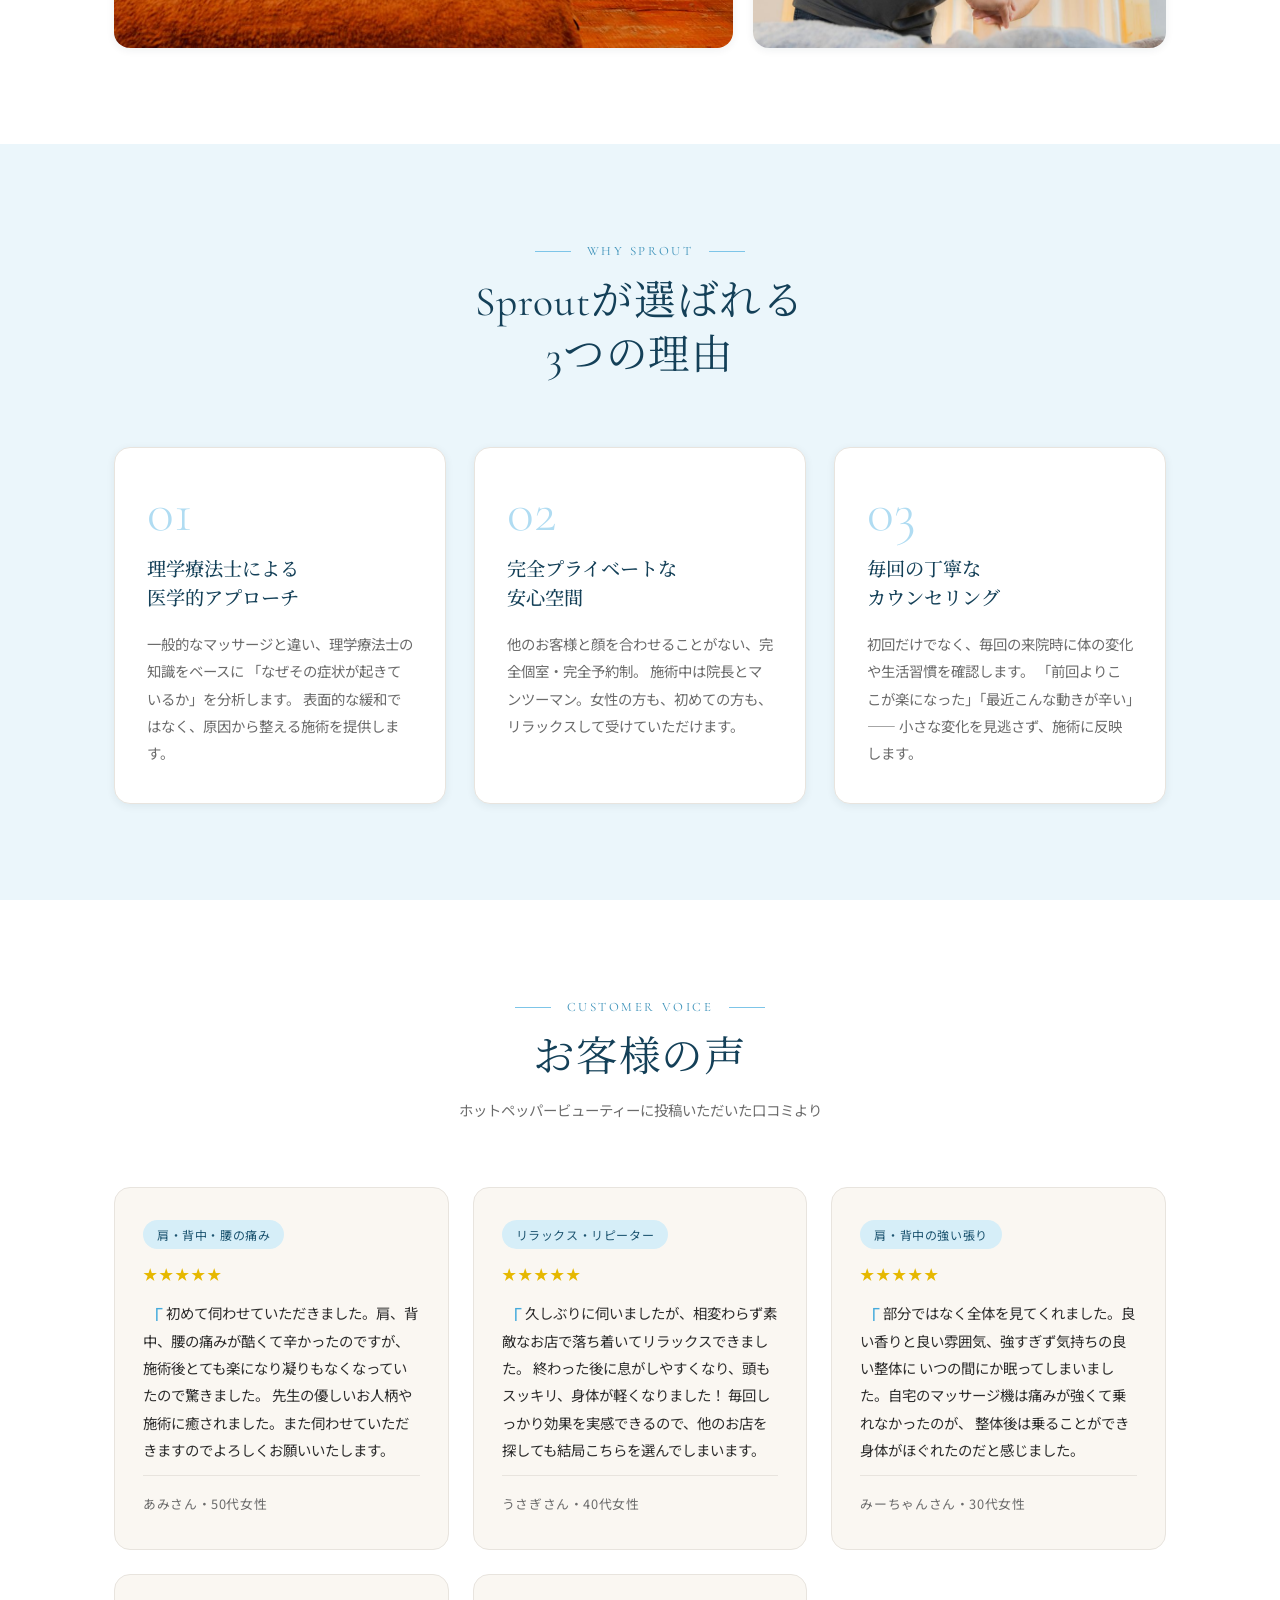
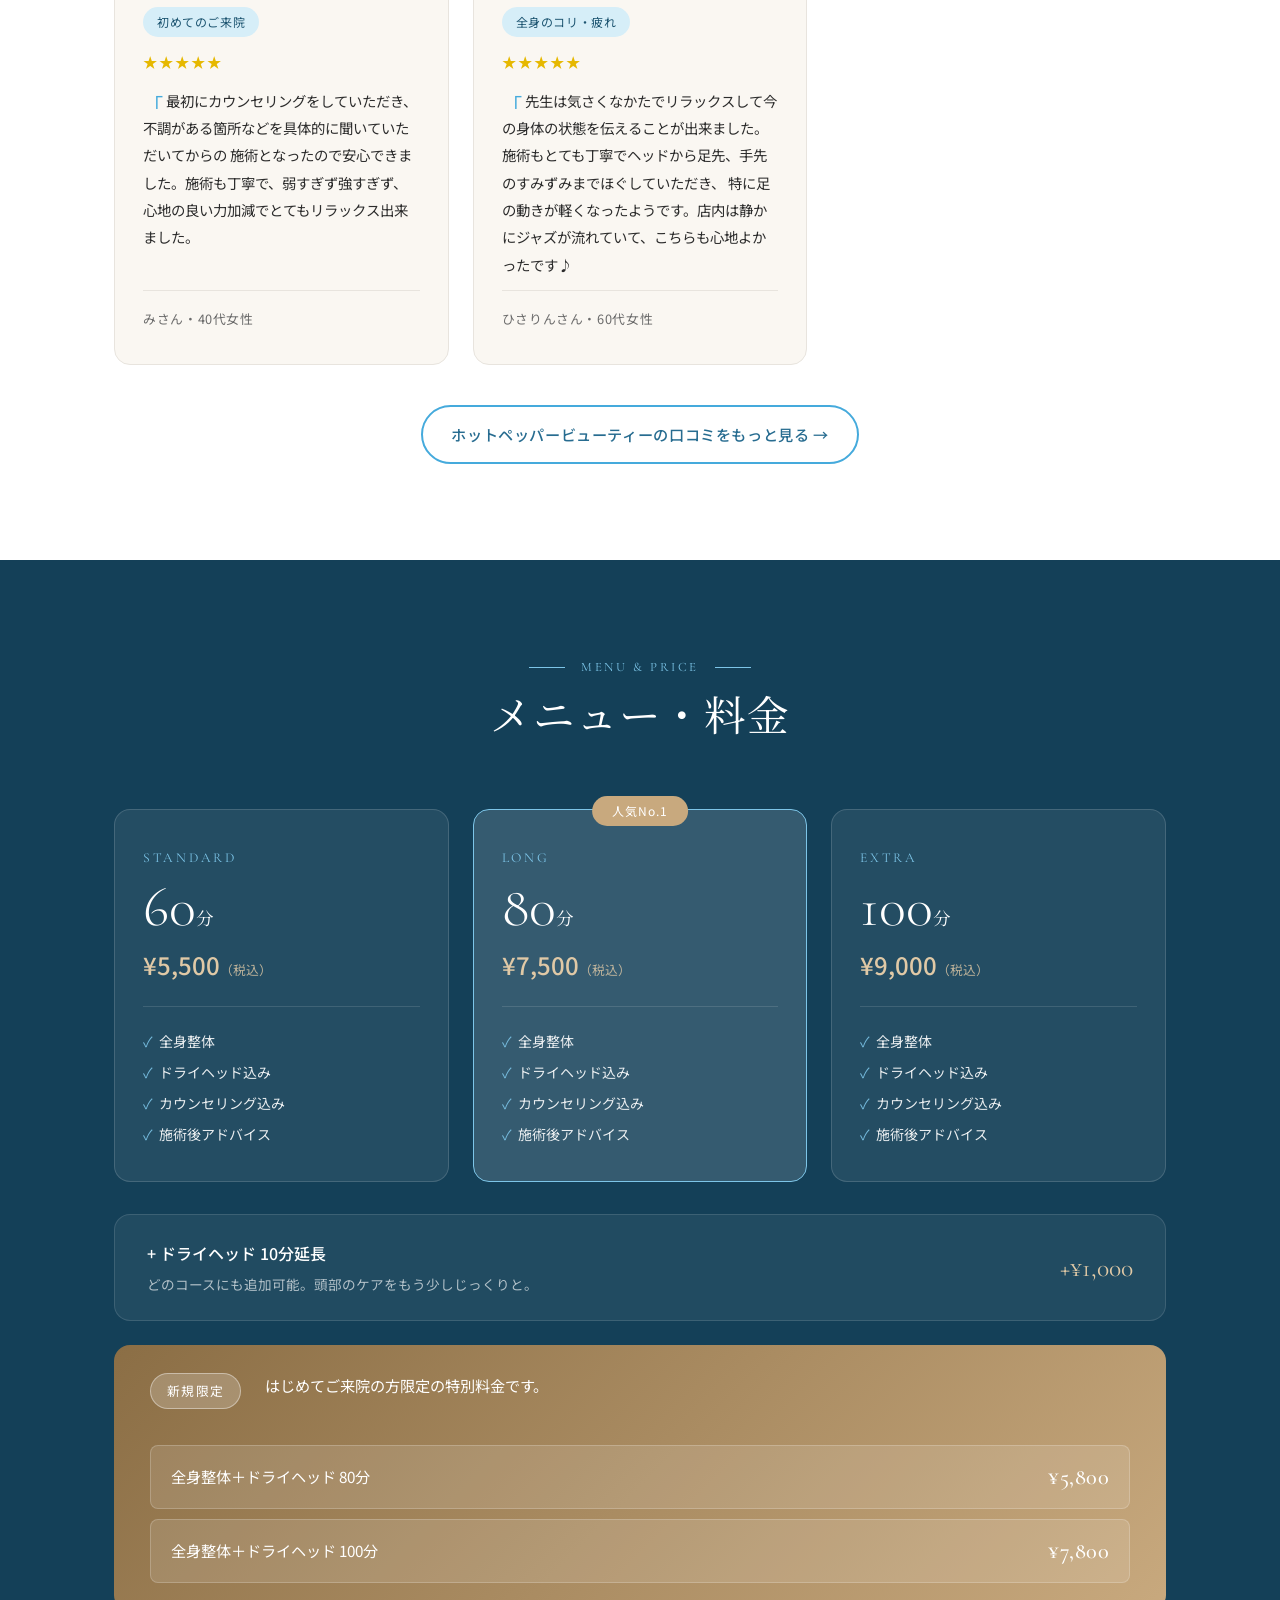
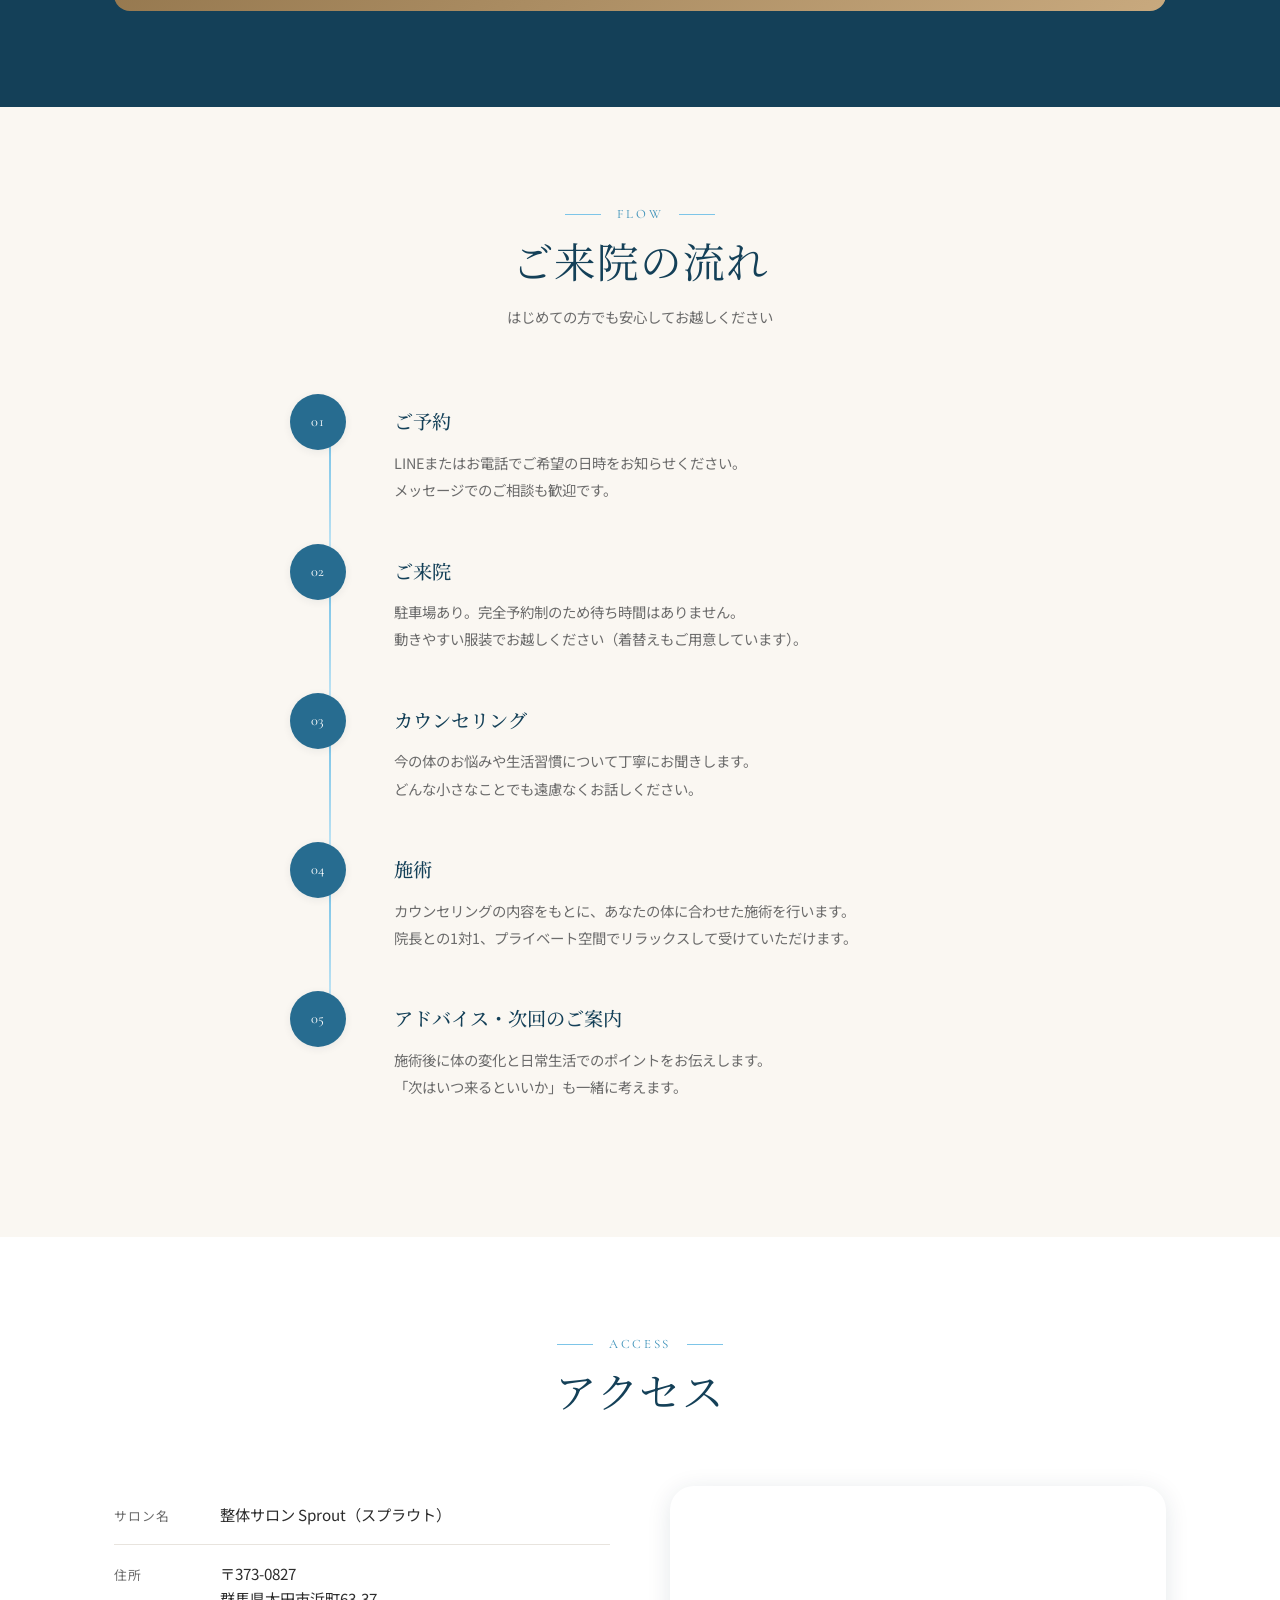
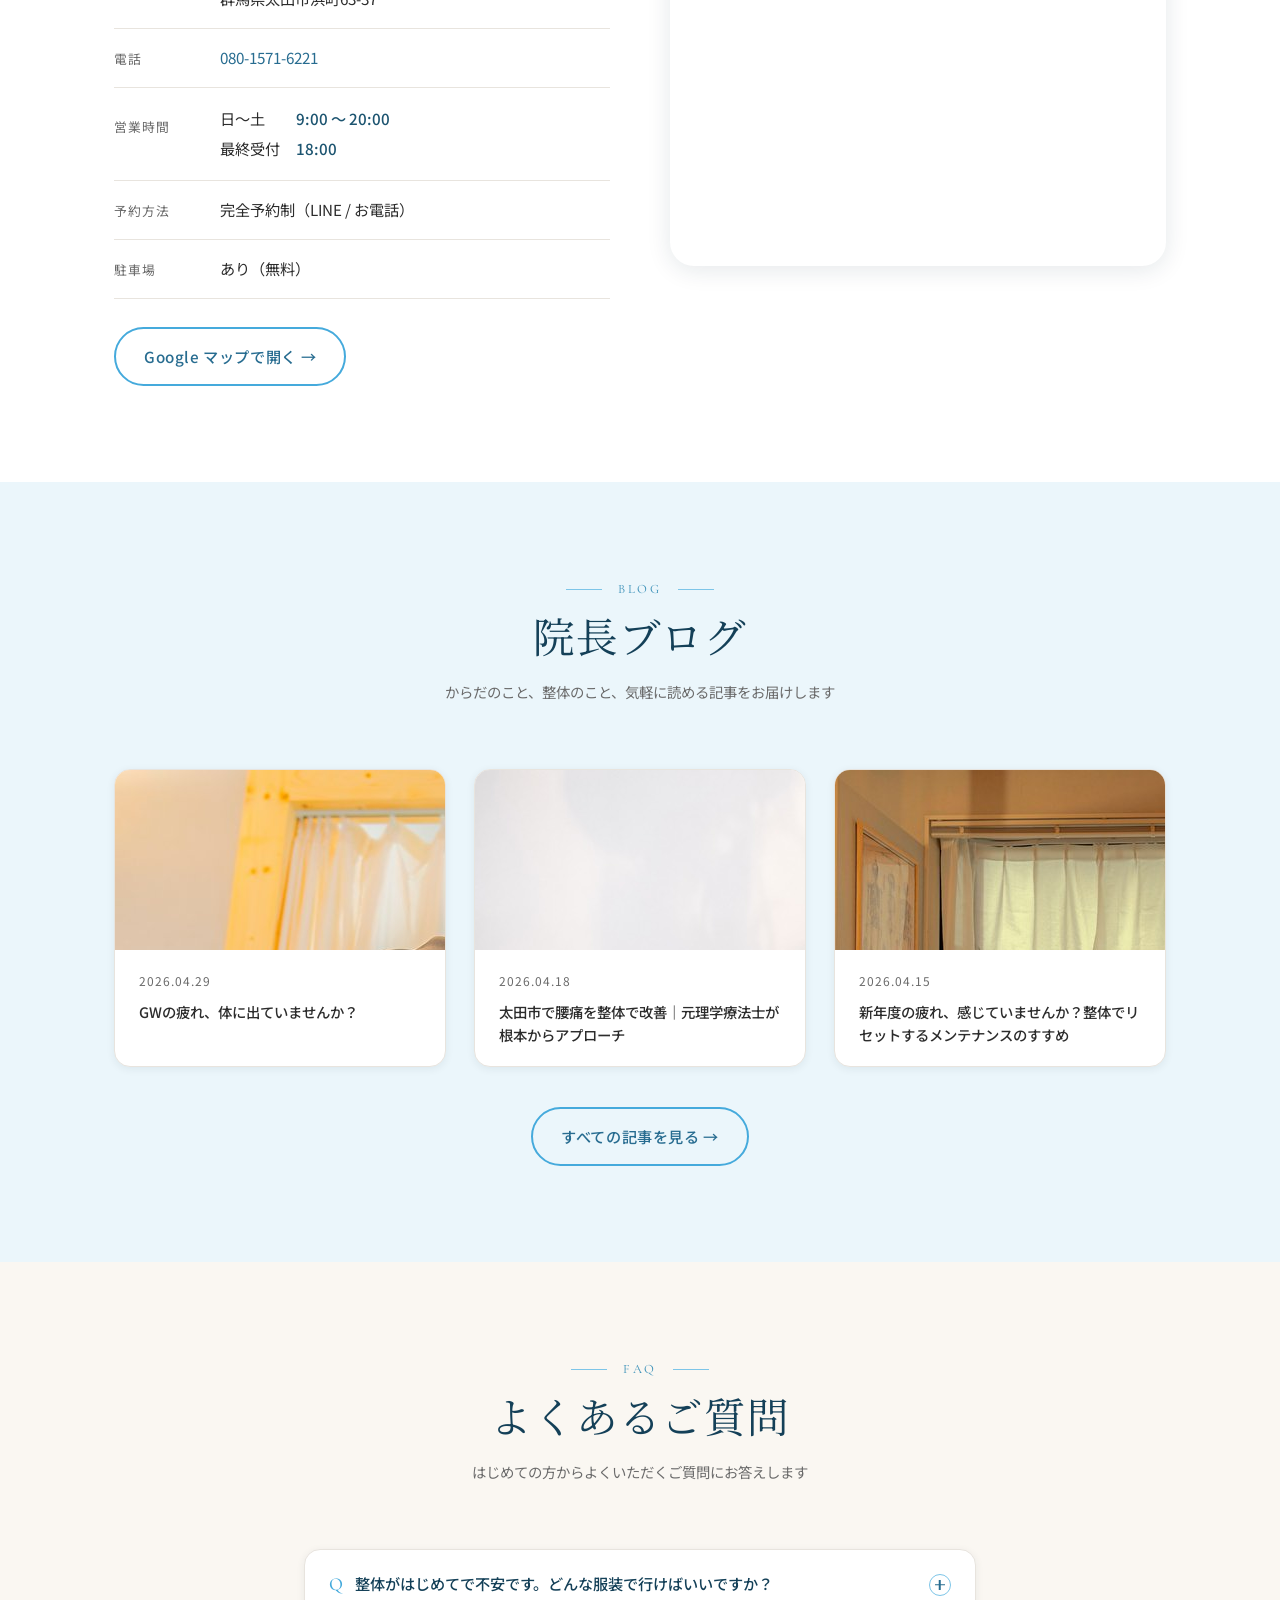
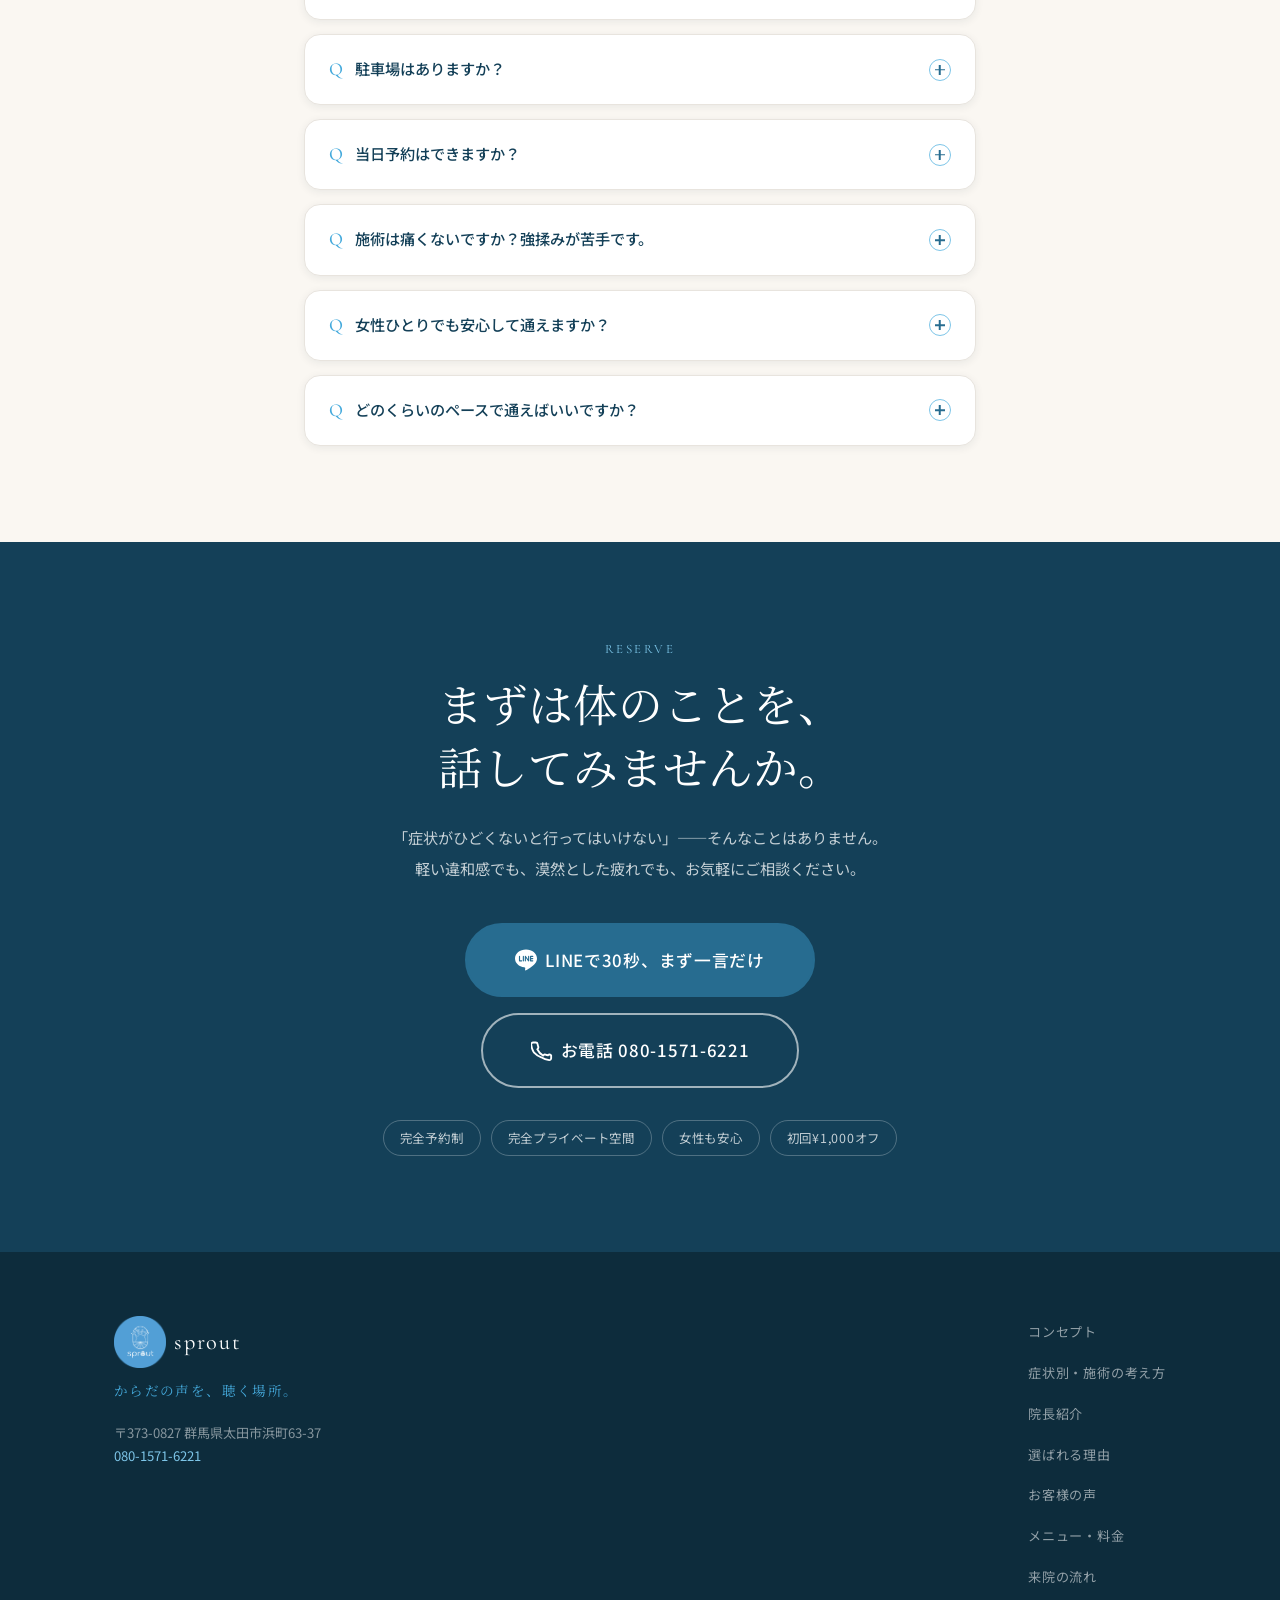
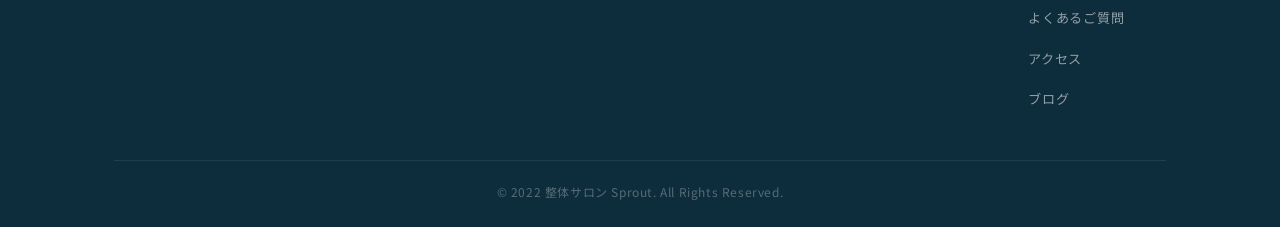
==== commit 14bc7879: "営業時間を変更: 全日9:00〜20:00、最終受付18:00を追記 Co-Authored-By: Claude Opus 5.5 <noreply@anthropic.com>" ====
--- a/index.html
+++ b/index.html
@@ -77,15 +77,9 @@
     "openingHoursSpecification": [
       {
         "@type": "OpeningHoursSpecification",
-        "dayOfWeek": ["Sunday","Monday","Tuesday"],
+        "dayOfWeek": ["Sunday","Monday","Tuesday","Wednesday","Thursday","Friday","Saturday"],
         "opens": "09:00",
         "closes": "20:00"
-      },
-      {
-        "@type": "OpeningHoursSpecification",
-        "dayOfWeek": ["Wednesday","Thursday","Friday","Saturday"],
-        "opens": "09:00",
-        "closes": "21:00"
       }
     ],
     "priceRange": "¥5,500〜¥9,000",
@@ -776,12 +770,12 @@
                 <dd>
                   <table class="access__hours">
                     <tr>
-                      <td>日・月・火</td>
+                      <td>日〜土</td>
                       <td>9:00 〜 20:00</td>
                     </tr>
                     <tr>
-                      <td>水・木・金・土</td>
-                      <td>9:00 〜 21:00</td>
+                      <td>最終受付</td>
+                      <td>18:00</td>
                     </tr>
                   </table>
                 </dd>
